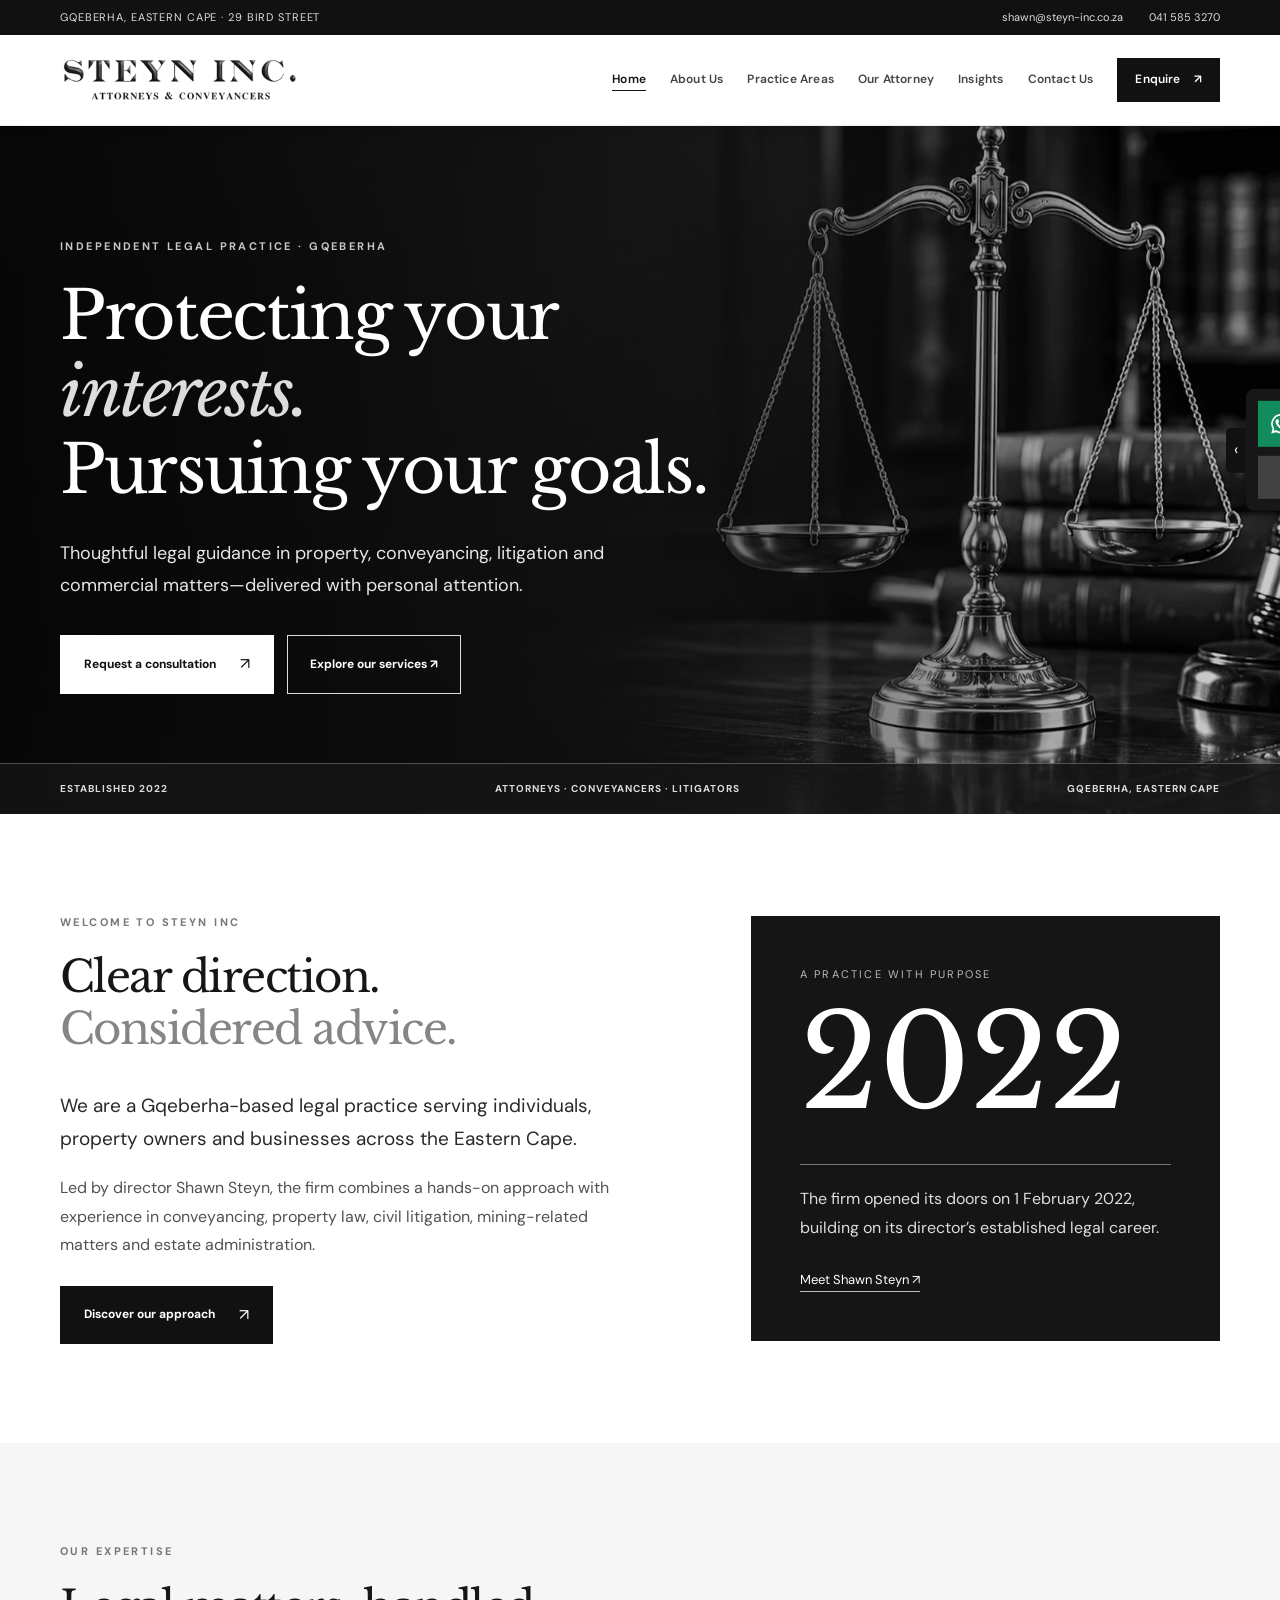
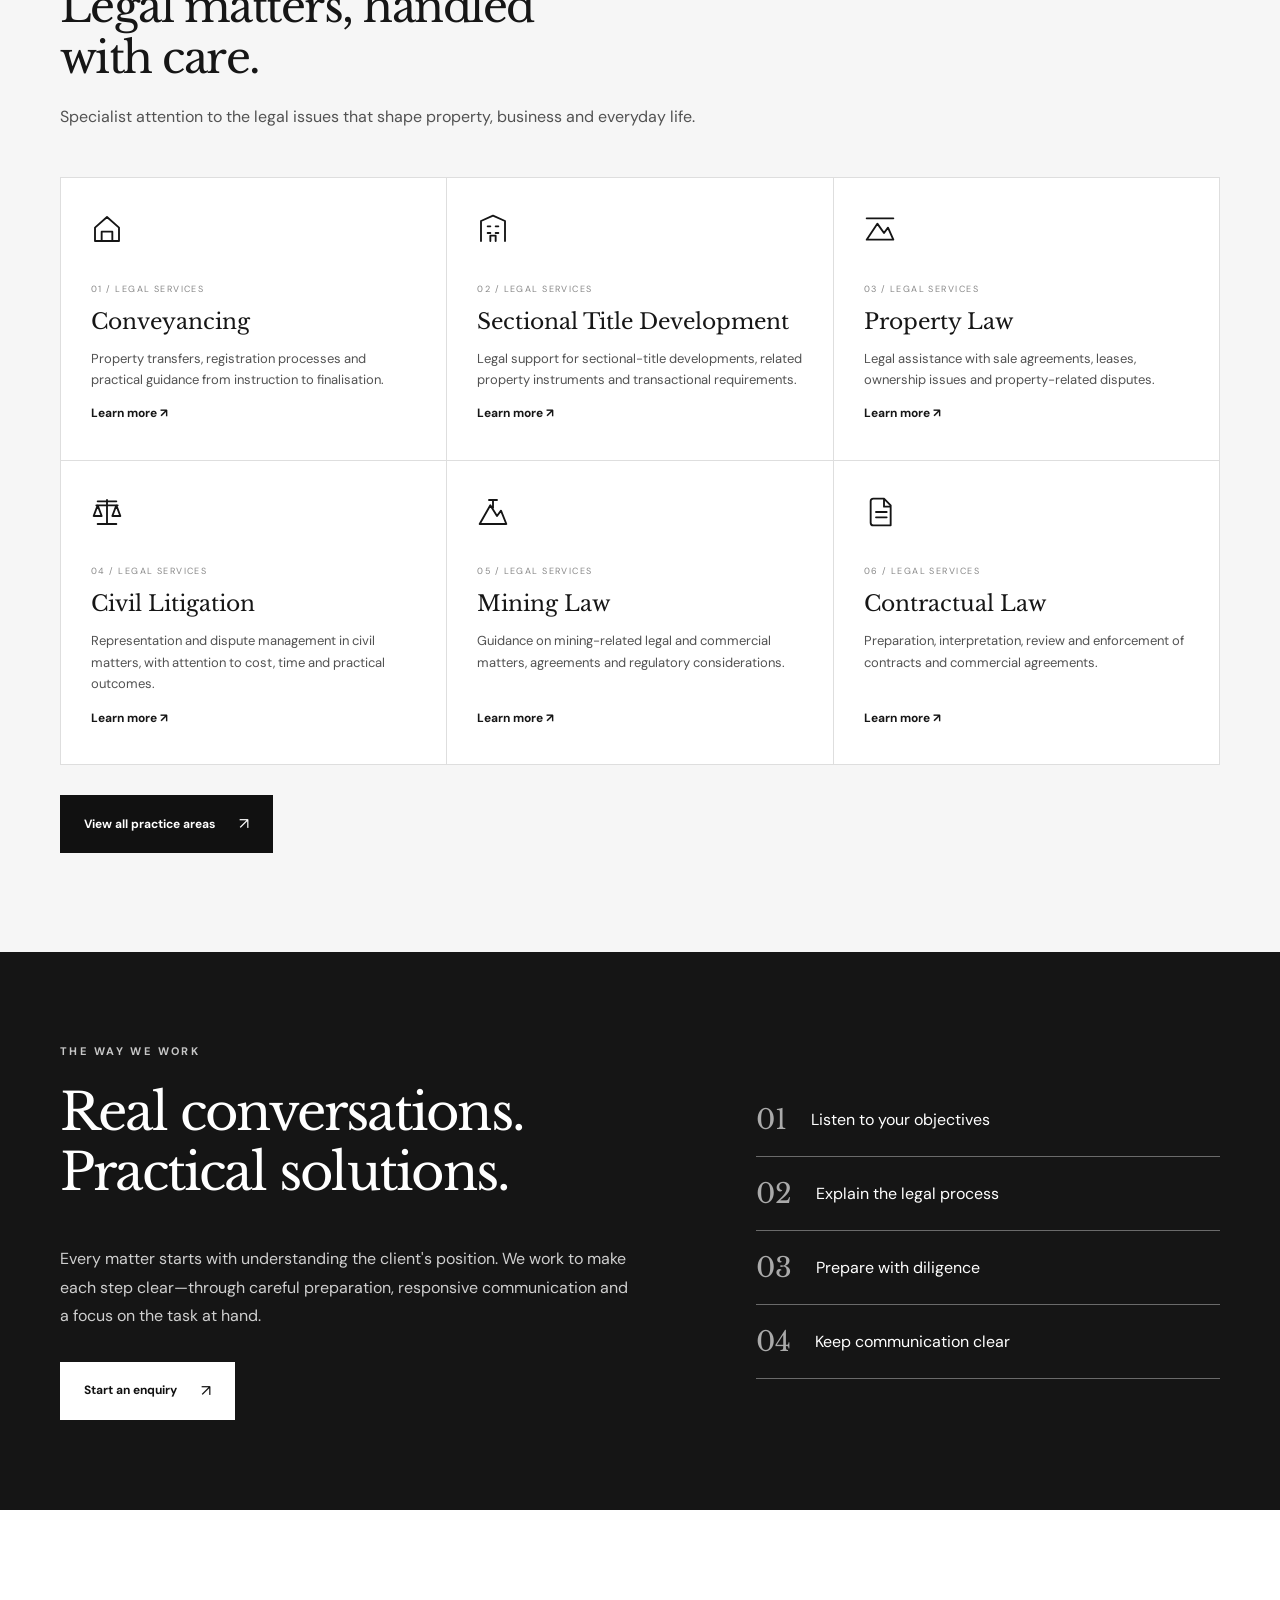
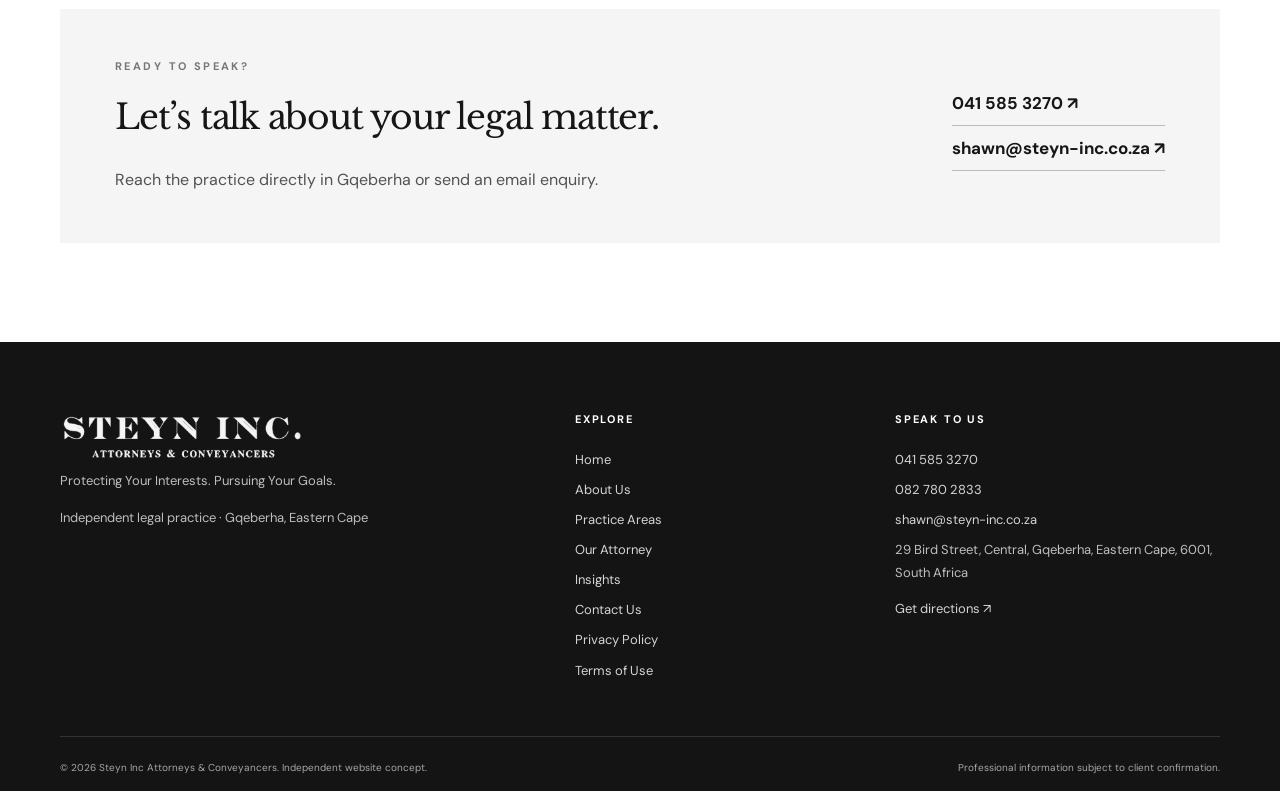
==== index.html @ 5c329a53 "Initial Steyn Inc Attorneys website" ====
<!doctype html><html lang="en-ZA"><head><meta charset="utf-8"><meta name="viewport" content="width=device-width,initial-scale=1"><meta name="theme-color" content="#111111"><meta name="description" content="Steyn Inc Attorneys and Conveyancers is an independent Gqeberha practice led by Shawn Steyn. Property law, conveyancing, contracts, litigation, estates and mining matters."><meta name="robots" content="noindex, follow, max-image-preview:large"><link rel="canonical" href="https://steyn-inc-attorneys.vercel.app/"><title>Property Law, Conveyancing &amp; Litigation in Gqeberha | Steyn Inc Attorneys &amp; Conveyancers</title>
<meta property="og:type" content="website"><meta property="og:site_name" content="Steyn Inc Attorneys &amp; Conveyancers"><meta property="og:title" content="Property Law, Conveyancing &amp; Litigation in Gqeberha | Steyn Inc"><meta property="og:description" content="Steyn Inc Attorneys and Conveyancers is an independent Gqeberha practice led by Shawn Steyn. Property law, conveyancing, contracts, litigation, estates and mining matters."><meta property="og:url" content="https://steyn-inc-attorneys.vercel.app/"><meta property="og:image" content="https://steyn-inc-attorneys.vercel.app/assets/steyn-whatsapp-preview.jpg"><meta property="og:image:secure_url" content="https://steyn-inc-attorneys.vercel.app/assets/steyn-whatsapp-preview.jpg"><meta property="og:image:type" content="image/jpeg"><meta property="og:image:width" content="1200"><meta property="og:image:height" content="630"><meta property="og:image:alt" content="Steyn Inc firm logo alongside director Shawn Steyn">
<meta name="twitter:card" content="summary_large_image"><meta name="twitter:title" content="Property Law, Conveyancing &amp; Litigation in Gqeberha | Steyn Inc"><meta name="twitter:description" content="Steyn Inc Attorneys and Conveyancers is an independent Gqeberha practice led by Shawn Steyn. Property law, conveyancing, contracts, litigation, estates and mining matters."><meta name="twitter:image" content="https://steyn-inc-attorneys.vercel.app/assets/steyn-whatsapp-preview.jpg"><meta name="twitter:image:alt" content="Steyn Inc logo and Shawn Steyn portrait"><link rel="icon" href="/assets/favicon.png" type="image/png"><link rel="stylesheet" href="/assets/site.css"><script type="application/ld+json">{"@context": "https://schema.org", "@type": "LegalService", "name": "Steyn Inc Attorneys & Conveyancers", "url": "https://steyn-inc-attorneys.vercel.app/", "telephone": "+27 41 585 3270", "email": "shawn@steyn-inc.co.za", "address": {"@type": "PostalAddress", "streetAddress": "29 Bird Street, Central", "addressLocality": "Gqeberha", "postalCode": "6001", "addressRegion": "Eastern Cape", "addressCountry": "ZA"}, "image": "https://steyn-inc-attorneys.vercel.app/assets/steyn-whatsapp-preview.jpg", "areaServed": "Eastern Cape, South Africa", "founder": {"@type": "Person", "name": "Shawn Steyn"}}</script></head>
<body><div class="topbar"><div class="shell top-inner"><span>GQEBERHA, EASTERN CAPE · 29 BIRD STREET</span><div class="top-links"><a href="mailto:shawn@steyn-inc.co.za">shawn@steyn-inc.co.za</a><a href="tel:+27415853270">041 585 3270</a></div></div></div>
<header class="header"><div class="shell nav-inner"><a class="wordmark" href="/" aria-label="Steyn Inc homepage"><img src="/assets/logo-header-transparent.png" alt="Steyn Inc Attorneys &amp; Conveyancers logo" width="360" height="80"></a><button class="nav-toggle" type="button" aria-label="Open navigation" aria-expanded="false" aria-controls="main-nav"><span></span><span></span><span></span></button><nav id="main-nav" class="main-nav" aria-label="Main navigation"><a href="/" class="active" aria-current="page">Home</a><a href="/about/">About Us</a><a href="/practice-areas/">Practice Areas</a><a href="/our-attorney/">Our Attorney</a><a href="/insights/">Insights</a><a href="/contact/">Contact Us</a><a class="nav-cta" href="/contact/">Enquire <span>↗</span></a></nav></div></header><main id="main"><section class="hero"><div class="hero-image"></div><div class="hero-overlay"></div><div class="shell hero-inner"><div class="eyebrow">INDEPENDENT LEGAL PRACTICE · GQEBERHA</div><h1>Protecting your<br><em>interests.</em><br>Pursuing your goals.</h1><p>Thoughtful legal guidance in property, conveyancing, litigation and commercial matters—delivered with personal attention.</p><div class="hero-buttons"><a class="button button-light" href="/contact/">Request a consultation<span aria-hidden="true">↗</span></a><a class="button-outline" href="/practice-areas/">Explore our services ↗</a></div></div><div class="hero-base"><div class="shell"><span>ESTABLISHED 2022</span><span>ATTORNEYS · CONVEYANCERS · LITIGATORS</span><span>GQEBERHA, EASTERN CAPE</span></div></div></section>
<section class="intro section"><div class="shell two-col"><div><div class="eyebrow">WELCOME TO STEYN INC</div><h2>Clear direction.<br><span class="muted">Considered advice.</span></h2><p class="large">We are a Gqeberha-based legal practice serving individuals, property owners and businesses across the Eastern Cape.</p><p>Led by director Shawn Steyn, the firm combines a hands-on approach with experience in conveyancing, property law, civil litigation, mining-related matters and estate administration.</p><a class="button button-dark" href="/about/">Discover our approach<span aria-hidden="true">↗</span></a></div><aside class="intro-stat"><span class="small-label">A PRACTICE WITH PURPOSE</span><strong>2022</strong><div class="stat-rule"></div><p>The firm opened its doors on 1 February 2022, building on its director’s established legal career.</p><a href="/our-attorney/">Meet Shawn Steyn ↗</a></aside></div></section>
<section class="services-overview section grey"><div class="shell"><div class="section-head"><div class="eyebrow">OUR EXPERTISE</div><h2>Legal matters, handled<br>with care.</h2><p>Specialist attention to the legal issues that shape property, business and everyday life.</p></div><div class="service-grid"><a class="service-card" href="/practice-areas/#area-1"><span class="service-icon"><svg viewBox="0 0 24 24" width="32" height="32" fill="none" stroke="currentColor" stroke-width="1.4" stroke-linecap="round" stroke-linejoin="round" aria-hidden="true"><path d="m3 11 9-8 9 8v10H3V11Zm5 10v-7h8v7"/></svg></span><span class="service-index">01 / LEGAL SERVICES</span><h3>Conveyancing</h3><p>Property transfers, registration processes and practical guidance from instruction to finalisation.</p><span class="service-arrow">Learn more ↗</span></a><a class="service-card" href="/practice-areas/#area-2"><span class="service-icon"><svg viewBox="0 0 24 24" width="32" height="32" fill="none" stroke="currentColor" stroke-width="1.4" stroke-linecap="round" stroke-linejoin="round" aria-hidden="true"><path d="M3 21V6l9-4 9 4v15M8 10h2M14 10h2M8 15h2M14 15h2M10 21v-4h4v4"/></svg></span><span class="service-index">02 / LEGAL SERVICES</span><h3>Sectional Title Development</h3><p>Legal support for sectional-title developments, related property instruments and transactional requirements.</p><span class="service-arrow">Learn more ↗</span></a><a class="service-card" href="/practice-areas/#area-3"><span class="service-icon"><svg viewBox="0 0 24 24" width="32" height="32" fill="none" stroke="currentColor" stroke-width="1.4" stroke-linecap="round" stroke-linejoin="round" aria-hidden="true"><path d="m2 20 8-12 5 7 3-4 4 9H2ZM2 4h20"/></svg></span><span class="service-index">03 / LEGAL SERVICES</span><h3>Property Law</h3><p>Legal assistance with sale agreements, leases, ownership issues and property-related disputes.</p><span class="service-arrow">Learn more ↗</span></a><a class="service-card" href="/practice-areas/#area-4"><span class="service-icon"><svg viewBox="0 0 24 24" width="32" height="32" fill="none" stroke="currentColor" stroke-width="1.4" stroke-linecap="round" stroke-linejoin="round" aria-hidden="true"><path d="M12 3v18M5 21h14M4 7h16M5 7 2 15h6L5 7zm14 0-3 8h6l-3-8zM5 4h14"/></svg></span><span class="service-index">04 / LEGAL SERVICES</span><h3>Civil Litigation</h3><p>Representation and dispute management in civil matters, with attention to cost, time and practical outcomes.</p><span class="service-arrow">Learn more ↗</span></a><a class="service-card" href="/practice-areas/#area-5"><span class="service-icon"><svg viewBox="0 0 24 24" width="32" height="32" fill="none" stroke="currentColor" stroke-width="1.4" stroke-linecap="round" stroke-linejoin="round" aria-hidden="true"><path d="m2 21 8-14 5 8 3-4 4 10H2ZM9 3h6M12 3v6"/></svg></span><span class="service-index">05 / LEGAL SERVICES</span><h3>Mining Law</h3><p>Guidance on mining-related legal and commercial matters, agreements and regulatory considerations.</p><span class="service-arrow">Learn more ↗</span></a><a class="service-card" href="/practice-areas/#area-6"><span class="service-icon"><svg viewBox="0 0 24 24" width="32" height="32" fill="none" stroke="currentColor" stroke-width="1.4" stroke-linecap="round" stroke-linejoin="round" aria-hidden="true"><path d="M7 2h8l5 5v15H7a2 2 0 0 1-2-2V4a2 2 0 0 1 2-2Zm8 0v6h5M9 12h8M9 16h8"/></svg></span><span class="service-index">06 / LEGAL SERVICES</span><h3>Contractual Law</h3><p>Preparation, interpretation, review and enforcement of contracts and commercial agreements.</p><span class="service-arrow">Learn more ↗</span></a></div><div class="section-foot"><a class="button button-dark" href="/practice-areas/">View all practice areas<span aria-hidden="true">↗</span></a></div></div></section>
<section class="dark-feature"><div class="shell feature-grid"><div><div class="eyebrow">THE WAY WE WORK</div><h2>Real conversations.<br>Practical solutions.</h2><p>Every matter starts with understanding the client's position. We work to make each step clear—through careful preparation, responsive communication and a focus on the task at hand.</p><a class="button button-light" href="/contact/">Start an enquiry<span aria-hidden="true">↗</span></a></div><div class="feature-list"><div><b>01</b><span>Listen to your objectives</span></div><div><b>02</b><span>Explain the legal process</span></div><div><b>03</b><span>Prepare with diligence</span></div><div><b>04</b><span>Keep communication clear</span></div></div></div></section>
<section class="section"><div class="shell contact-banner"><div><div class="eyebrow">READY TO SPEAK?</div><h2>Let’s talk about your legal matter.</h2><p>Reach the practice directly in Gqeberha or send an email enquiry.</p></div><div><a class="banner-contact" href="tel:+27415853270">041 585 3270 ↗</a><a class="banner-contact" href="mailto:shawn@steyn-inc.co.za">shawn@steyn-inc.co.za ↗</a></div></div></section></main><footer class="footer"><div class="shell footer-grid"><div><a href="/"><img class="footer-logo" src="/assets/logo-footer-transparent.png" alt="Steyn Inc Attorneys and Conveyancers"></a><p>Protecting Your Interests. Pursuing Your Goals.</p><p class="footer-fine">Independent legal practice · Gqeberha, Eastern Cape</p></div><div><h3>Explore</h3><a href="/">Home</a><a href="/about/">About Us</a><a href="/practice-areas/">Practice Areas</a><a href="/our-attorney/">Our Attorney</a><a href="/insights/">Insights</a><a href="/contact/">Contact Us</a><a href="/privacy/">Privacy Policy</a><a href="/terms/">Terms of Use</a></div><div><h3>Speak to us</h3><a href="tel:+27415853270">041 585 3270</a><a href="tel:+27827802833">082 780 2833</a><a href="mailto:shawn@steyn-inc.co.za">shawn@steyn-inc.co.za</a><p>29 Bird Street, Central, Gqeberha, Eastern Cape, 6001, South Africa</p><a class="footer-directions" href="https://www.google.com/maps/search/?api=1&query=29%20Bird%20Street%20Gqeberha" target="_blank" rel="noopener noreferrer">Get directions ↗</a></div></div><div class="shell foot-bottom"><span>© 2026 Steyn Inc Attorneys &amp; Conveyancers. Independent website concept.</span><span>Professional information subject to client confirmation.</span></div></footer>
<div class="float-contact" id="float-contact"><button type="button" class="float-chevron" aria-label="Toggle contact options" aria-expanded="false">‹</button><div class="float-actions"><a href="https://wa.me/27827802833" target="_blank" rel="noopener noreferrer" aria-label="Chat on WhatsApp"><svg viewBox="0 0 32 32" width="24" height="24" fill="white" aria-hidden="true"><path d="M16 3a13 13 0 0 0-11.3 19.5L3 29l6.8-1.8A13 13 0 1 0 16 3zm0 2.4a10.6 10.6 0 0 1 9.2 15.9A10.6 10.6 0 0 1 10 24.7l-.7-.4-3.1.8.8-3.1-.4-.7A10.6 10.6 0 0 1 16 5.4zm-4.9 4.2c-.3 0-.7.1-1.1.6-.5.5-1.3 1.3-1.3 3.2s1.3 3.8 1.5 4c.2.2 2.6 4.2 6.4 5.8 3.1 1.3 3.8 1 4.5.9.7-.1 2.2-.9 2.5-1.7.3-.8.3-1.6.2-1.7-.1-.1-.7-.4-1.5-.8l-1.7-.8c-.2-.1-.4-.1-.6.2l-1.1 1.3c-.2.2-.4.3-.8.1-.5-.2-1.9-.7-3.5-2.2-1.3-1.2-2.2-2.7-2.4-3.1-.2-.4 0-.6.2-.8l.6-.7.4-.7c.1-.2 0-.5-.1-.7l-.8-1.9c-.2-.5-.4-.6-.8-.6h-.6z"/></svg><span>WhatsApp</span></a><a href="tel:+27827802833" aria-label="Call the practice">☎ <span>Call</span></a></div></div><script src="/assets/site.js" defer></script></body></html>
---- assets/site.css ----
@import url('https://fonts.googleapis.com/css2?family=DM+Sans:wght@400;500;600;700&family=Libre+Baskerville:ital,wght@0,400;0,700;1,400&display=swap');
:root{--ink:#161616;--black:#111;--paper:#fff;--mid:#6a6a6a;--line:#e6e6e6;--soft:#f6f6f6;--slate:#333;--heading:'Libre Baskerville',Georgia,'Times New Roman',serif;--body:'DM Sans',Arial,sans-serif}
*,*::before,*::after{box-sizing:border-box}html{scroll-behavior:smooth}body{margin:0;background:#fff;color:var(--ink);font:400 16px/1.78 var(--body);overflow-x:hidden}a{color:inherit;text-decoration:none}button,input,select,textarea{font:inherit}a:focus-visible,button:focus-visible,input:focus-visible,select:focus-visible,textarea:focus-visible{outline:3px solid #888;outline-offset:3px}img{max-width:100%;display:block}h1,h2,h3,p{margin-top:0}h1,h2,h3{line-height:1.18}h1,h2{font-family:var(--heading);font-weight:400;letter-spacing:-.035em}h2{font-size:clamp(2rem,3.4vw,3.8rem)}h3{font-size:1.2rem;font-weight:600}p{color:#525252}.shell{width:min(1160px,calc(100% - 64px));margin-inline:auto}.topbar{background:#111;color:#ddd;font-size:11px;letter-spacing:.08em}.top-inner{display:flex;justify-content:space-between;align-items:center;min-height:35px;gap:20px}.top-links{display:flex;gap:26px;letter-spacing:0}.top-links a:hover{color:#fff}.header{position:sticky;top:0;z-index:200;background:#fff;border-bottom:1px solid #eee;box-shadow:0 3px 15px #00000008}.nav-inner{display:flex;align-items:center;justify-content:space-between;min-height:90px;gap:26px}.wordmark{display:flex;align-items:center;min-width:0}.wordmark img{object-fit:contain;width:240px;height:auto;max-height:69px}.main-nav{display:flex;align-items:center;gap:24px}.main-nav>a{font-size:12px;font-weight:600;letter-spacing:.015em;white-space:nowrap;color:#444;transition:color .2s}.main-nav>a:hover,.main-nav>a.active{color:#111}.main-nav>a.active::after{content:'';display:block;height:1px;background:#111}.main-nav .nav-cta{background:#111;color:#fff;padding:11px 18px}.nav-cta span{margin-left:10px}.nav-toggle{display:none;background:none;border:1px solid #ddd;cursor:pointer;width:46px;height:44px;align-items:center;justify-content:center;flex-direction:column;gap:5px;flex:none}.nav-toggle span{width:21px;height:2px;background:#111}.hero{position:relative;color:#fff;isolation:isolate;min-height:620px;background:#111}.hero-image{position:absolute;inset:0;z-index:-2;background:#111 url('/assets/legal-hero-steyn.webp') center / cover no-repeat}.hero-overlay{position:absolute;inset:0;z-index:-1;background:linear-gradient(90deg,rgba(6,6,6,.92) 0%,rgba(10,10,10,.76) 40%,rgba(8,8,8,.22) 95%)}.hero-inner{padding:111px 0 120px}.hero h1{font-size:clamp(3.15rem,5.2vw,6.2rem);max-width:800px;line-height:1.16;margin:20px 0 29px}.hero h1 em{font-weight:400;color:#ddd}.hero p{color:#e7e7e7;max-width:620px;font-size:18px}.eyebrow{font-size:11px;letter-spacing:.22em;font-weight:700;text-transform:uppercase;color:#777;margin-bottom:20px}.hero .eyebrow,.dark-feature .eyebrow{color:#c6c6c6}.hero-buttons{display:flex;flex-wrap:wrap;gap:13px;margin-top:34px}.button{display:inline-flex;align-items:center;justify-content:space-between;gap:24px;padding:14px 23px;font-size:12px;font-weight:700;min-height:51px;border:1px solid #111;cursor:pointer}.button span{font-size:16px;font-weight:400}.button-dark{background:#111;color:#fff}.button-dark:hover{background:#333}.button-light{background:#fff;color:#111;border-color:#fff}.button-light:hover{background:#ececec}.button-outline{padding:11px 22px;border:1px solid #ddd;color:white;font-size:12px;font-weight:700;display:inline-flex;align-items:center;justify-content:center}.hero-base{position:absolute;bottom:0;left:0;right:0;background:#161616cc;border-top:1px solid #ffffff42}.hero-base .shell{display:flex;justify-content:space-between;gap:12px;padding-top:16px;padding-bottom:16px;font-size:10px;font-weight:700;letter-spacing:.1em;color:#ddd}.section{padding:99px 0}.grey{background:var(--soft)}.two-col{display:grid;grid-template-columns:1.2fr 1fr;gap:11%;align-items:center}.intro h2{margin-bottom:34px}.muted{color:#858585}.large{font-size:19px;line-height:1.75;color:#292929}.intro p:not(.large){margin-bottom:26px}.intro-stat{background:#151515;color:white;padding:49px;min-height:360px;display:flex;flex-direction:column;justify-content:center}.intro-stat strong{font:400 clamp(5rem,10vw,9rem) var(--heading);line-height:1.25}.intro-stat p{color:#ddd}.intro-stat a{font-size:13px;color:#fff;border-bottom:1px solid #bbb;align-self:flex-start}.small-label{color:#bbb;font-size:11px;letter-spacing:.2em}.stat-rule{height:1px;background:#777;width:100%;margin:20px 0}.section-head{max-width:730px;margin-bottom:46px}.section-head h2{margin-bottom:18px}.service-grid{display:grid;grid-template-columns:repeat(3,1fr);gap:1px;background:#dedede;border:1px solid #dedede}.service-card{display:flex;flex-direction:column;align-items:flex-start;padding:35px 30px;background:#fff;min-height:280px;transition:background .15s}.service-card:hover{background:#f3f3f3}.service-icon{color:#151515;margin-bottom:26px}.service-index{font-size:9px;letter-spacing:.16em;color:#888;margin-bottom:11px}.service-card h3{font:400 1.36rem var(--heading);margin-bottom:13px}.service-card p{font-size:13px;line-height:1.65}.service-arrow{margin-top:auto;font-size:12px;font-weight:700}.section-foot{margin-top:30px}.dark-feature{background:#151515;color:white;padding:90px 0}.dark-feature p{color:#cfcfcf}.feature-grid{display:grid;grid-template-columns:1fr .8fr;gap:10%;align-items:center}.feature-grid h2{font-size:clamp(2.4rem,4vw,4.3rem)}.feature-grid .button{margin-top:15px}.feature-list>div{display:flex;gap:24px;align-items:center;padding:20px 0;border-bottom:1px solid #6a6a6a}.feature-list b{font:400 1.7rem var(--heading);color:#aaa}.contact-banner{background:#f5f5f5;padding:48px 55px;display:flex;align-items:center;justify-content:space-between;gap:30px}.contact-banner h2{font-size:clamp(1.6rem,2.7vw,3rem);max-width:620px}.contact-banner p{margin-bottom:0}.banner-contact{display:block;font-size:17px;font-weight:700;white-space:nowrap;border-bottom:1px solid #bbb;padding:7px 0}.footer{background:#141414;color:#f1f1f1;padding:64px 0 15px}.footer-grid{display:grid;grid-template-columns:1.3fr .7fr 1fr;gap:8%}.footer-logo{width:245px;max-height:110px;object-fit:contain;object-position:left}.footer h3{color:#fff;text-transform:uppercase;font:700 11px var(--body);letter-spacing:.16em;margin:6px 0 22px}.footer p{color:#bebebe;font-size:13px}.footer-fine{font-size:11px;color:#999}.footer-grid a:not(.footer-logo){display:block;color:#d4d4d4;font-size:13px;margin:7px 0}.footer-grid a:hover{color:#fff}.foot-bottom{padding-top:22px;margin-top:47px;border-top:1px solid #333;display:flex;justify-content:space-between;gap:18px;color:#a6a6a6;font-size:10px}.float-contact{position:fixed;right:0;top:50%;z-index:1000;display:flex;align-items:center;transform:translateY(-50%) translateX(calc(100% - 54px));transition:transform .25s}.float-contact.open{transform:translateY(-50%) translateX(0)}.float-chevron{background:#111;border:0;color:white;border-radius:5px 0 0 5px;width:20px;height:45px;cursor:pointer}.float-actions{background:#171717;padding:12px;display:flex;flex-direction:column;gap:9px;border-radius:8px 0 0 8px}.float-actions a{display:flex;align-items:center;gap:8px;justify-content:center;min-width:100px;background:#128c5c;color:white;padding:11px;font-weight:700;font-size:12px}.float-actions a+a{background:#424242}.float-actions svg{flex:none}.page-hero{background:#181818;color:white;padding:85px 0 90px}.page-hero .eyebrow{color:#ccc}.page-hero h1{font-size:clamp(2.9rem,4.6vw,5rem);max-width:810px}.page-hero p{max-width:730px;color:#d5d5d5;font-size:18px}.type-panel{background:#151515;min-height:480px;display:flex;flex-direction:column;justify-content:center;padding:50px;color:white}.type-panel span{font:400 clamp(5rem,9vw,8rem)/1.1 var(--heading)}.type-line{height:2px;background:#fff;margin:32px 0 26px}.type-panel p{font-size:12px;letter-spacing:.18em;color:#bbb}.values-grid{display:grid;grid-template-columns:repeat(3,1fr);gap:23px}.values-grid article{padding:29px;border-top:3px solid #171717;background:white;min-height:220px}.values-grid b{color:#999;font:400 1.8rem var(--heading)}.values-grid h3{font:400 1.45rem var(--heading);margin:14px 0}.values-grid p{font-size:14px}.practice-list{border-top:1px solid #ddd}.practice-row{display:grid;grid-template-columns:54px 60px 1fr auto;gap:18px;padding:30px 16px;border-bottom:1px solid #ddd;align-items:start;scroll-margin-top:160px}.practice-row h2{font-size:1.6rem;margin:0 0 12px}.practice-row p{max-width:670px;font-size:14px;margin:0}.pr-num{font:400 1.3rem var(--heading);color:#aaa}.pr-icon{color:#444}.pr-link{white-space:nowrap;font-weight:700;font-size:12px;border-bottom:1px solid #aaa;padding-top:8px}.notice{margin-top:40px;border-left:3px solid #aaa;padding:12px 24px;color:#777;background:#f6f6f6;font-size:13px}.attorney-layout{display:grid;grid-template-columns:.75fr 1.25fr;gap:10%;align-items:start}.attorney-portrait{background:#f3f3f3;padding:48px 25px;text-align:center}.attorney-portrait img{width:100%;max-width:340px;height:auto;margin:0 auto}.attorney-portrait p{font-size:11px;letter-spacing:.16em;margin-top:32px}.credentials{margin:29px 0}.credentials>div{display:flex;justify-content:space-between;gap:15px;border-bottom:1px solid #ddd;padding:14px 0}.credentials span{font-size:12px;color:#666}.credentials b{font-size:13px;text-align:right}.fine{color:#888;font-size:12px;line-height:1.75}.insight-grid{display:grid;grid-template-columns:repeat(2,1fr);gap:22px;margin-bottom:40px}.insight-card{background:#f6f6f6;padding:39px}.insight-card span{font-size:10px;font-weight:700;letter-spacing:.14em;color:#777}.insight-card h2{font-size:1.7rem;margin-top:20px}.insight-card p{font-size:14px}.insight-card a{font-size:12px;font-weight:700;border-bottom:1px solid #888}.contact-grid{display:grid;grid-template-columns:.86fr 1.14fr;gap:8%}.contact-info{margin:32px 0}.contact-info>div{border-bottom:1px solid #ddd;padding:17px 0}.contact-info span{display:block;letter-spacing:.15em;font-size:11px;color:#777;font-weight:700}.contact-info p{margin:7px 0 0;color:#111;font-size:17px}.inline-link{font-size:13px;font-weight:700;border-bottom:1px solid #888}.map{height:285px;margin-top:27px;background:#eee}.map iframe{width:100%;height:100%;border:0}.form-card{background:#f6f6f6;padding:37px}.form-card h2{font-size:2.25rem}.form-card p{font-size:14px}.form-card label{display:block;font-size:12px;font-weight:700;margin:15px 0}.form-card input:not([type=checkbox]),.form-card select,.form-card textarea{display:block;width:100%;background:white;border:1px solid #cfcfcf;border-radius:0;padding:12px;margin-top:7px;font-size:14px;color:#111;min-width:0}.form-row{display:grid;grid-template-columns:1fr 1fr;gap:15px}.consent{display:flex!important;align-items:flex-start;gap:9px;font-weight:400!important;color:#5d5d5d}.consent input{margin-top:5px}.form-error{color:#ae1111;font-size:13px;min-height:15px}.form-card .button{margin:17px 0 8px}.reading{max-width:790px}.reading h2{font-size:1.6rem;margin-top:32px}.reading p{font-size:15px}.reading a{text-decoration:underline}
@media(max-width:1080px){.main-nav{gap:13px}.main-nav>a{font-size:11px}.wordmark img{width:207px}.nav-inner{gap:13px}}
@media(max-width:820px){.shell{width:min(100% - 42px,1160px)}.nav-toggle{display:flex}.nav-inner{min-height:80px}.main-nav{display:none;position:absolute;top:100%;left:0;right:0;background:white;border-top:1px solid #eee;box-shadow:0 14px 24px #0002;padding:18px 21px;flex-direction:column;align-items:stretch;gap:0}.main-nav.is-open{display:flex}.main-nav>a{font-size:14px;padding:11px 8px}.main-nav .nav-cta{margin-top:12px;text-align:center}.top-inner>span{font-size:10px}.top-links{gap:10px}.hero{min-height:625px}.hero-inner{padding:80px 0 125px}.hero-base .shell{flex-wrap:wrap}.two-col,.feature-grid,.contact-grid,.attorney-layout{grid-template-columns:1fr;gap:38px}.intro-stat{min-height:270px}.service-grid{grid-template-columns:repeat(2,1fr)}.footer-grid{grid-template-columns:1fr 1fr;gap:40px}.footer-grid>div:first-child{grid-column:1/-1}.contact-banner{padding:34px;align-items:flex-start}.values-grid{gap:14px}.practice-row{grid-template-columns:38px 42px 1fr}.pr-link{grid-column:3;text-align:left}}
@media(max-width:540px){.shell{width:calc(100% - 36px)}.top-inner>span{display:none}.top-inner{justify-content:center;min-height:32px}.top-links{font-size:10px;gap:18px}.wordmark img{width:210px}.header .nav-inner{min-height:72px}.hero{min-height:630px}.hero-image{background-position:64% center}.hero-overlay{background:linear-gradient(90deg,#080808d9,#080808a5)}.hero-inner{padding:79px 0 146px}.hero h1{font-size:clamp(2.95rem,10vw,4rem);line-height:1.18}.hero p{font-size:15px}.hero-base .shell{justify-content:flex-start;gap:7px 19px;font-size:9px}.hero-base .shell span:nth-child(2){display:none}.section{padding:63px 0}.intro-stat{padding:31px;min-height:260px}.service-grid,.values-grid,.insight-grid,.footer-grid{grid-template-columns:1fr}.service-card{min-height:230px}.section-head{margin-bottom:29px}.dark-feature{padding:63px 0}.contact-banner{display:block;padding:30px}.banner-contact{font-size:14px;white-space:normal;overflow-wrap:anywhere}.page-hero{padding:59px 0}.page-hero h1{font-size:2.7rem}.page-hero p{font-size:15px}.footer-grid>div:first-child{grid-column:auto}.foot-bottom{flex-direction:column}.type-panel{min-height:350px}.type-panel span{font-size:5rem}.practice-row{grid-template-columns:30px 1fr;gap:10px}.pr-icon{display:none}.pr-num{font-size:1rem}.pr-link{grid-column:2}.attorney-portrait{padding:30px 20px}.form-row{grid-template-columns:1fr;gap:0}.form-card{padding:27px 20px}.float-contact{top:auto;bottom:20px;transform:translateX(calc(100% - 52px));}.float-contact.open{transform:translateX(0)}.float-actions{padding:7px}.float-actions a{min-width:100px}}
@media(prefers-reduced-motion:reduce){html{scroll-behavior:auto}*{transition:none!important}}
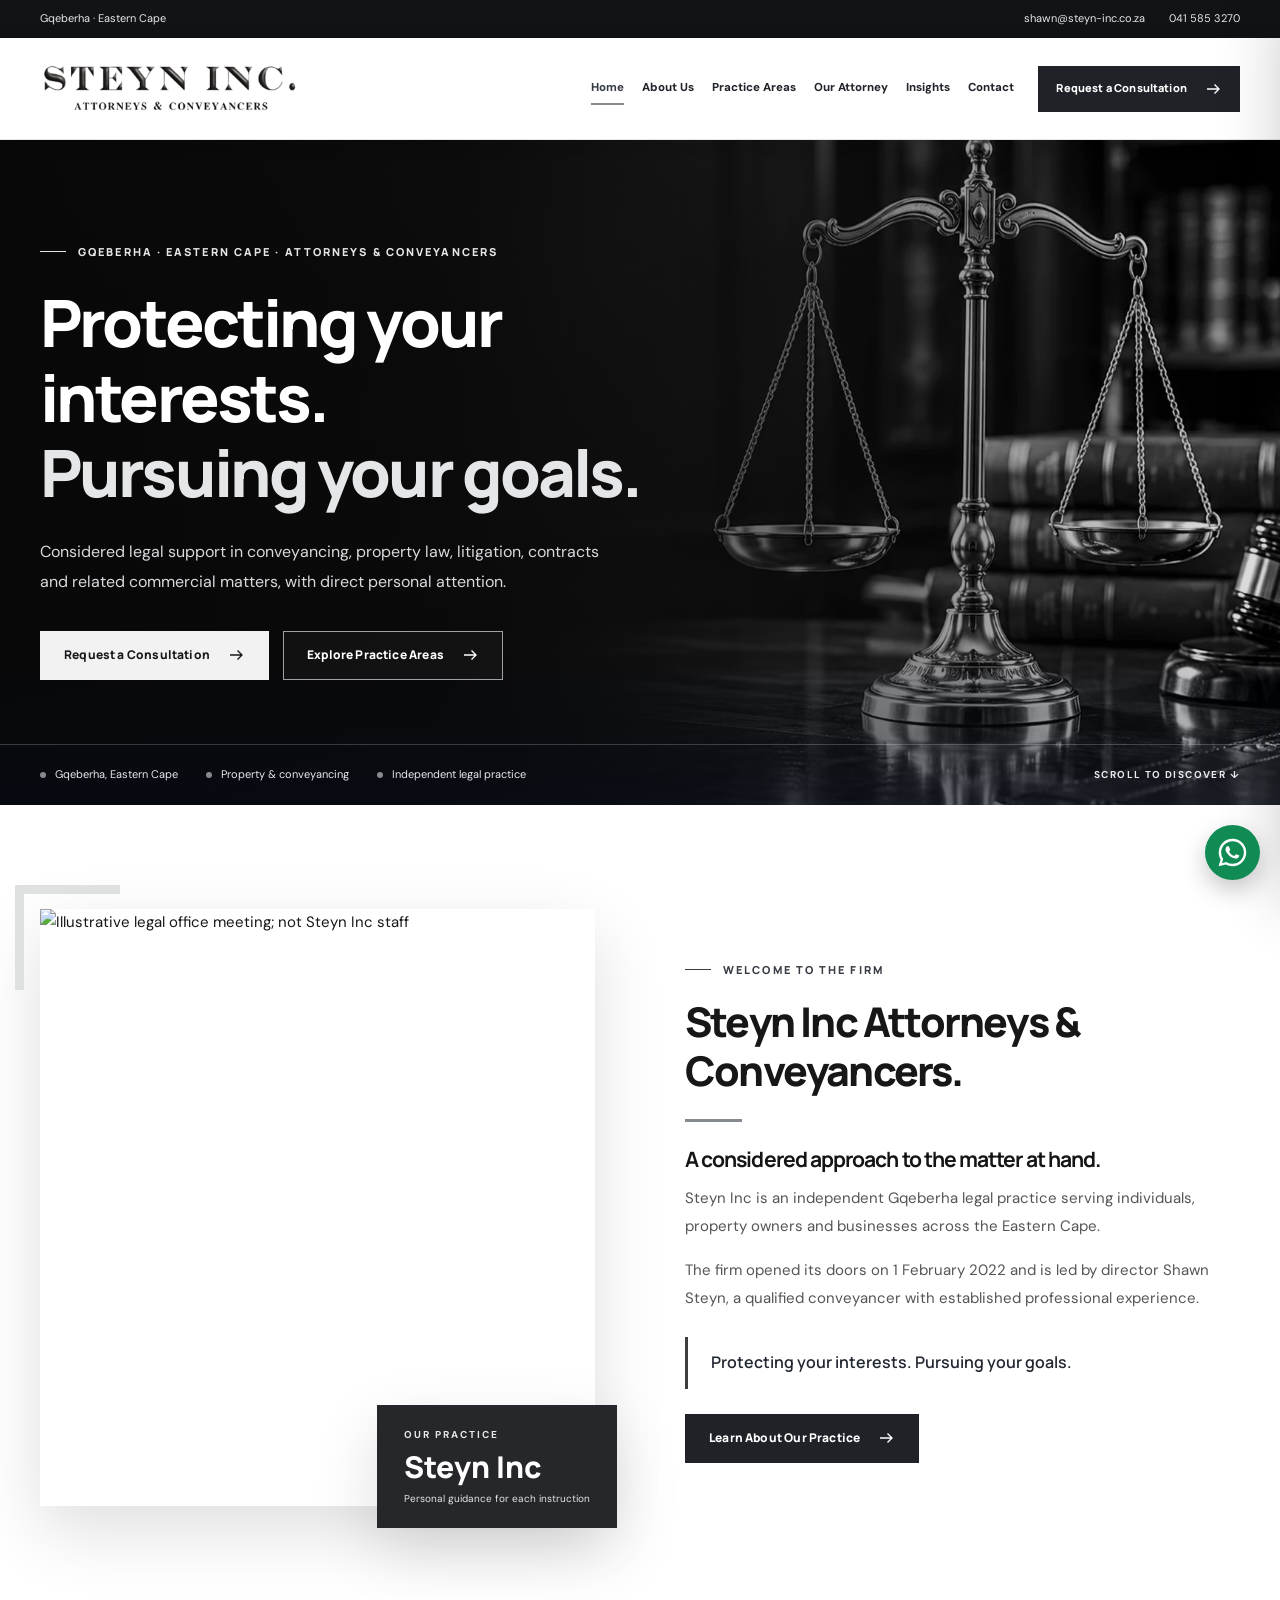
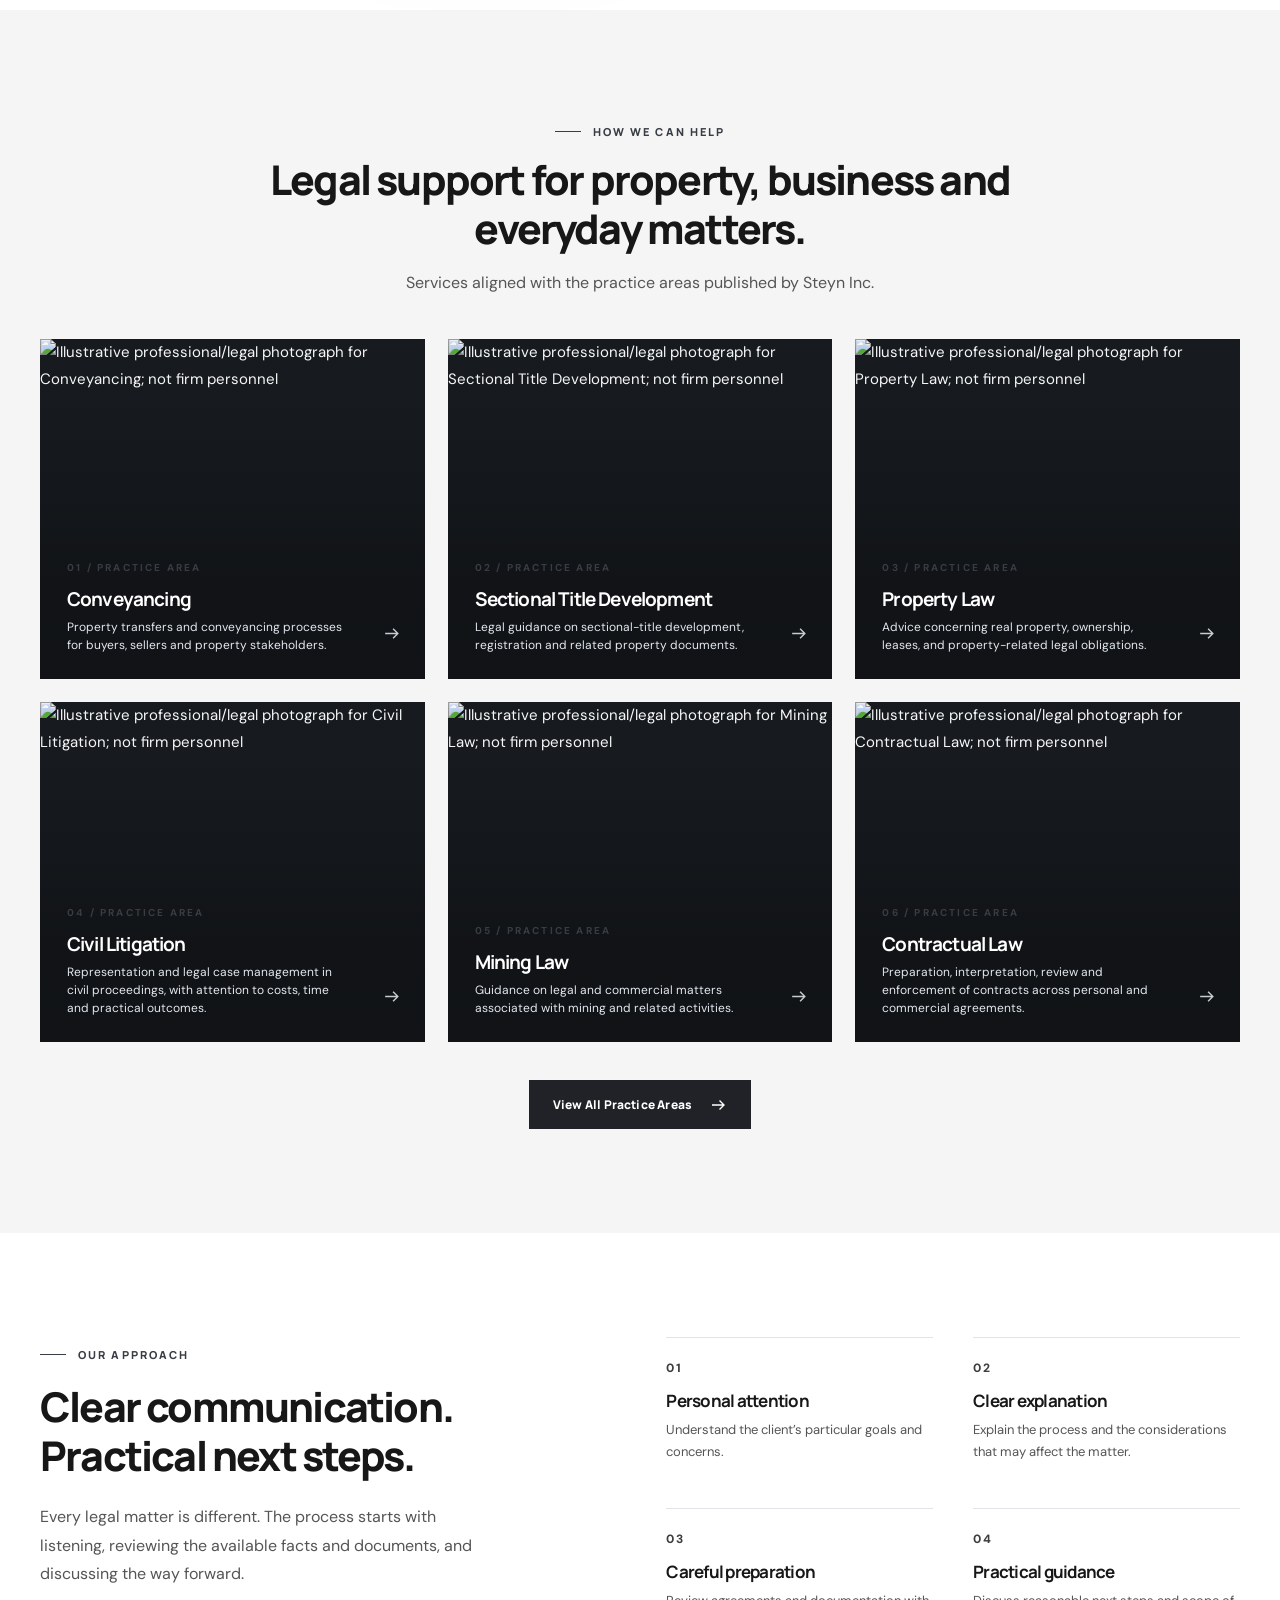
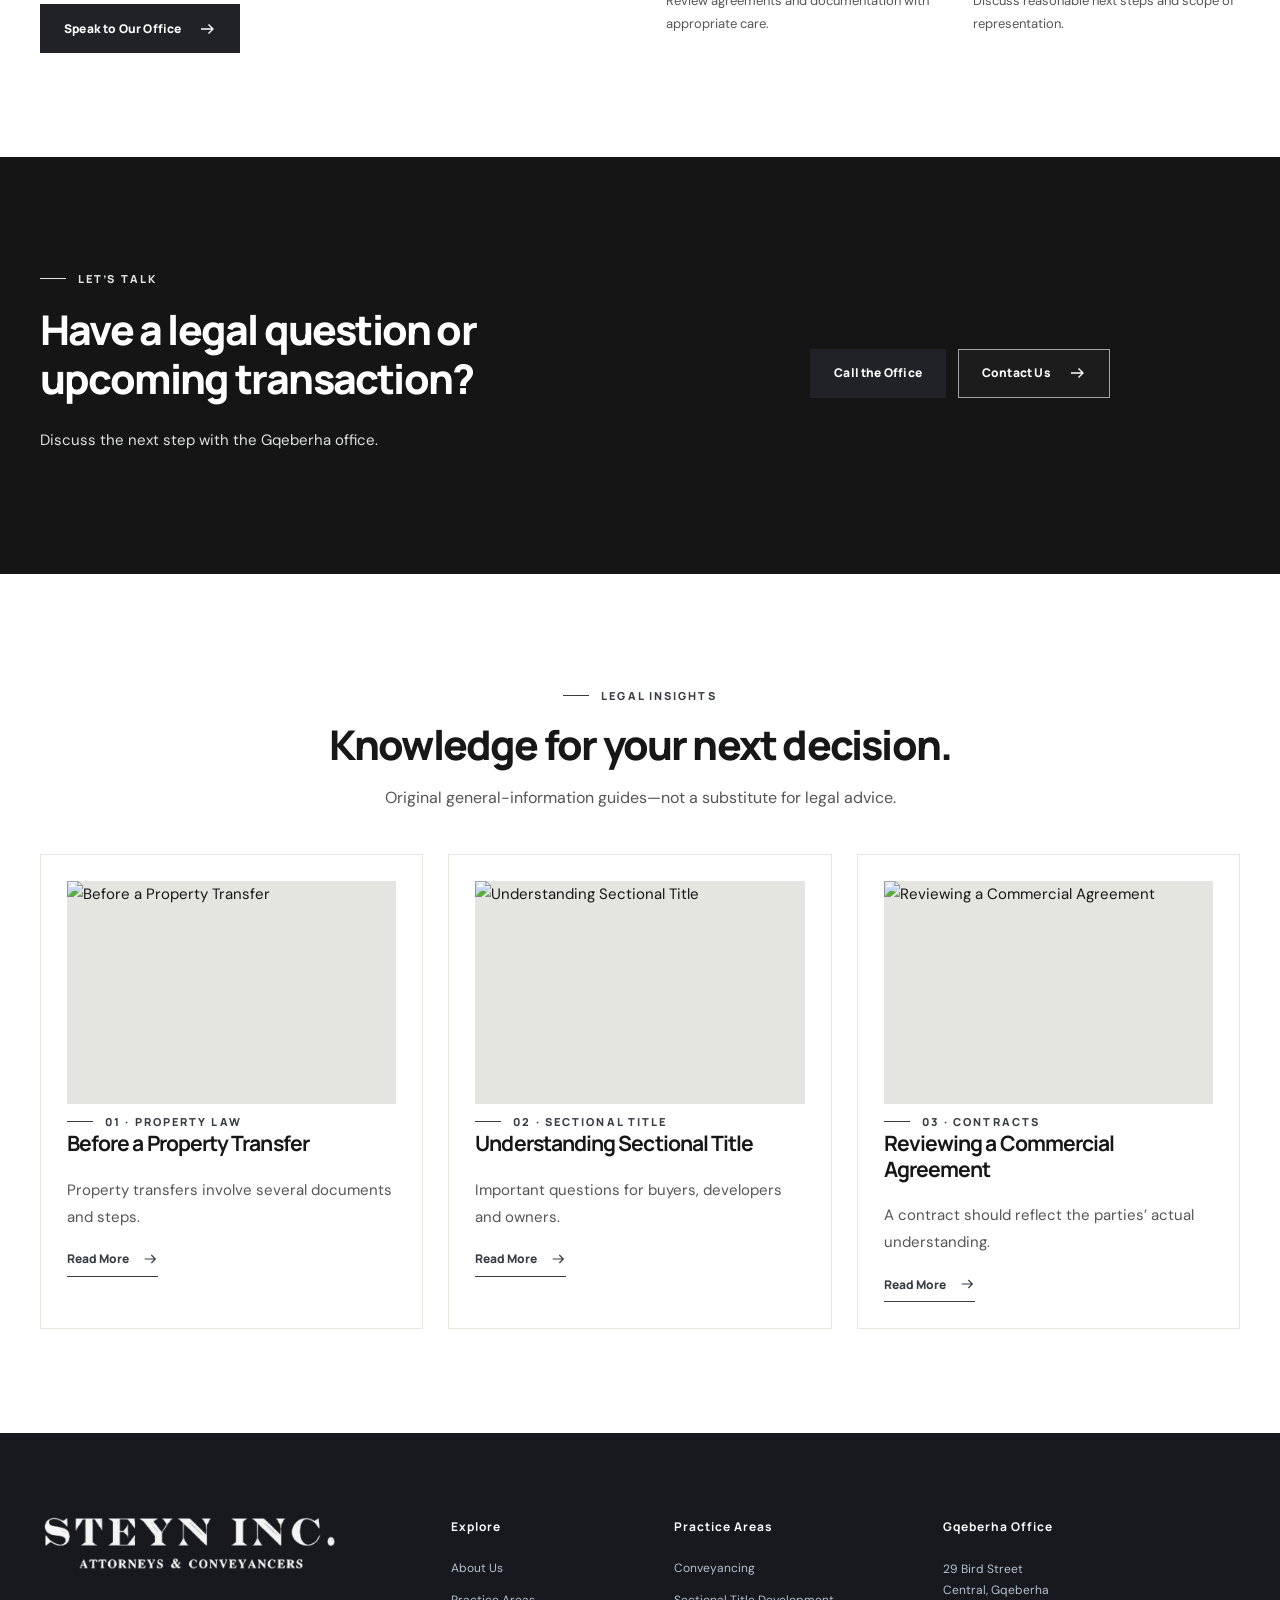
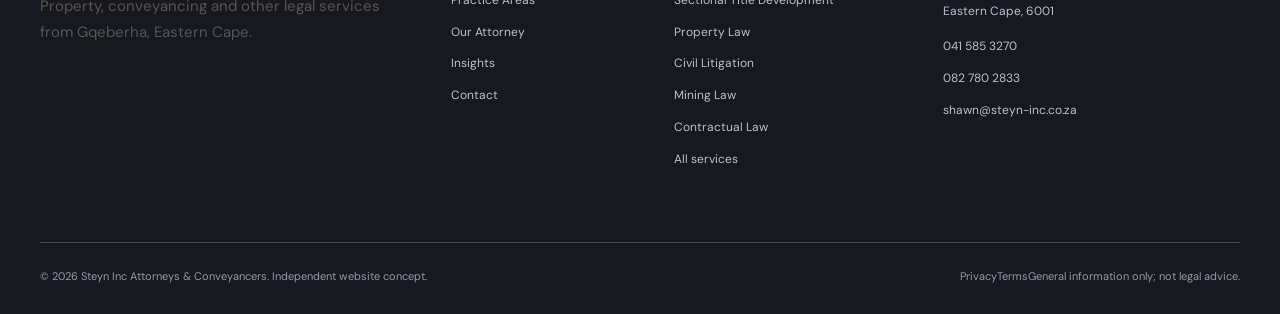
==== commit c2c336cb: "Restore original Wakili wa Tech website design" ====
--- a/index.html
+++ b/index.html
@@ -1,10 +1,8 @@
-<!doctype html><html lang="en-ZA"><head><meta charset="utf-8"><meta name="viewport" content="width=device-width,initial-scale=1"><meta name="theme-color" content="#111111"><meta name="description" content="Steyn Inc Attorneys and Conveyancers is an independent Gqeberha practice led by Shawn Steyn. Property law, conveyancing, contracts, litigation, estates and mining matters."><meta name="robots" content="noindex, follow, max-image-preview:large"><link rel="canonical" href="https://steyn-inc-attorneys.vercel.app/"><title>Property Law, Conveyancing &amp; Litigation in Gqeberha | Steyn Inc Attorneys &amp; Conveyancers</title>
-<meta property="og:type" content="website"><meta property="og:site_name" content="Steyn Inc Attorneys &amp; Conveyancers"><meta property="og:title" content="Property Law, Conveyancing &amp; Litigation in Gqeberha | Steyn Inc"><meta property="og:description" content="Steyn Inc Attorneys and Conveyancers is an independent Gqeberha practice led by Shawn Steyn. Property law, conveyancing, contracts, litigation, estates and mining matters."><meta property="og:url" content="https://steyn-inc-attorneys.vercel.app/"><meta property="og:image" content="https://steyn-inc-attorneys.vercel.app/assets/steyn-whatsapp-preview.jpg"><meta property="og:image:secure_url" content="https://steyn-inc-attorneys.vercel.app/assets/steyn-whatsapp-preview.jpg"><meta property="og:image:type" content="image/jpeg"><meta property="og:image:width" content="1200"><meta property="og:image:height" content="630"><meta property="og:image:alt" content="Steyn Inc firm logo alongside director Shawn Steyn">
-<meta name="twitter:card" content="summary_large_image"><meta name="twitter:title" content="Property Law, Conveyancing &amp; Litigation in Gqeberha | Steyn Inc"><meta name="twitter:description" content="Steyn Inc Attorneys and Conveyancers is an independent Gqeberha practice led by Shawn Steyn. Property law, conveyancing, contracts, litigation, estates and mining matters."><meta name="twitter:image" content="https://steyn-inc-attorneys.vercel.app/assets/steyn-whatsapp-preview.jpg"><meta name="twitter:image:alt" content="Steyn Inc logo and Shawn Steyn portrait"><link rel="icon" href="/assets/favicon.png" type="image/png"><link rel="stylesheet" href="/assets/site.css"><script type="application/ld+json">{"@context": "https://schema.org", "@type": "LegalService", "name": "Steyn Inc Attorneys & Conveyancers", "url": "https://steyn-inc-attorneys.vercel.app/", "telephone": "+27 41 585 3270", "email": "shawn@steyn-inc.co.za", "address": {"@type": "PostalAddress", "streetAddress": "29 Bird Street, Central", "addressLocality": "Gqeberha", "postalCode": "6001", "addressRegion": "Eastern Cape", "addressCountry": "ZA"}, "image": "https://steyn-inc-attorneys.vercel.app/assets/steyn-whatsapp-preview.jpg", "areaServed": "Eastern Cape, South Africa", "founder": {"@type": "Person", "name": "Shawn Steyn"}}</script></head>
-<body><div class="topbar"><div class="shell top-inner"><span>GQEBERHA, EASTERN CAPE · 29 BIRD STREET</span><div class="top-links"><a href="mailto:shawn@steyn-inc.co.za">shawn@steyn-inc.co.za</a><a href="tel:+27415853270">041 585 3270</a></div></div></div>
-<header class="header"><div class="shell nav-inner"><a class="wordmark" href="/" aria-label="Steyn Inc homepage"><img src="/assets/logo-header-transparent.png" alt="Steyn Inc Attorneys &amp; Conveyancers logo" width="360" height="80"></a><button class="nav-toggle" type="button" aria-label="Open navigation" aria-expanded="false" aria-controls="main-nav"><span></span><span></span><span></span></button><nav id="main-nav" class="main-nav" aria-label="Main navigation"><a href="/" class="active" aria-current="page">Home</a><a href="/about/">About Us</a><a href="/practice-areas/">Practice Areas</a><a href="/our-attorney/">Our Attorney</a><a href="/insights/">Insights</a><a href="/contact/">Contact Us</a><a class="nav-cta" href="/contact/">Enquire <span>↗</span></a></nav></div></header><main id="main"><section class="hero"><div class="hero-image"></div><div class="hero-overlay"></div><div class="shell hero-inner"><div class="eyebrow">INDEPENDENT LEGAL PRACTICE · GQEBERHA</div><h1>Protecting your<br><em>interests.</em><br>Pursuing your goals.</h1><p>Thoughtful legal guidance in property, conveyancing, litigation and commercial matters—delivered with personal attention.</p><div class="hero-buttons"><a class="button button-light" href="/contact/">Request a consultation<span aria-hidden="true">↗</span></a><a class="button-outline" href="/practice-areas/">Explore our services ↗</a></div></div><div class="hero-base"><div class="shell"><span>ESTABLISHED 2022</span><span>ATTORNEYS · CONVEYANCERS · LITIGATORS</span><span>GQEBERHA, EASTERN CAPE</span></div></div></section>
-<section class="intro section"><div class="shell two-col"><div><div class="eyebrow">WELCOME TO STEYN INC</div><h2>Clear direction.<br><span class="muted">Considered advice.</span></h2><p class="large">We are a Gqeberha-based legal practice serving individuals, property owners and businesses across the Eastern Cape.</p><p>Led by director Shawn Steyn, the firm combines a hands-on approach with experience in conveyancing, property law, civil litigation, mining-related matters and estate administration.</p><a class="button button-dark" href="/about/">Discover our approach<span aria-hidden="true">↗</span></a></div><aside class="intro-stat"><span class="small-label">A PRACTICE WITH PURPOSE</span><strong>2022</strong><div class="stat-rule"></div><p>The firm opened its doors on 1 February 2022, building on its director’s established legal career.</p><a href="/our-attorney/">Meet Shawn Steyn ↗</a></aside></div></section>
-<section class="services-overview section grey"><div class="shell"><div class="section-head"><div class="eyebrow">OUR EXPERTISE</div><h2>Legal matters, handled<br>with care.</h2><p>Specialist attention to the legal issues that shape property, business and everyday life.</p></div><div class="service-grid"><a class="service-card" href="/practice-areas/#area-1"><span class="service-icon"><svg viewBox="0 0 24 24" width="32" height="32" fill="none" stroke="currentColor" stroke-width="1.4" stroke-linecap="round" stroke-linejoin="round" aria-hidden="true"><path d="m3 11 9-8 9 8v10H3V11Zm5 10v-7h8v7"/></svg></span><span class="service-index">01 / LEGAL SERVICES</span><h3>Conveyancing</h3><p>Property transfers, registration processes and practical guidance from instruction to finalisation.</p><span class="service-arrow">Learn more ↗</span></a><a class="service-card" href="/practice-areas/#area-2"><span class="service-icon"><svg viewBox="0 0 24 24" width="32" height="32" fill="none" stroke="currentColor" stroke-width="1.4" stroke-linecap="round" stroke-linejoin="round" aria-hidden="true"><path d="M3 21V6l9-4 9 4v15M8 10h2M14 10h2M8 15h2M14 15h2M10 21v-4h4v4"/></svg></span><span class="service-index">02 / LEGAL SERVICES</span><h3>Sectional Title Development</h3><p>Legal support for sectional-title developments, related property instruments and transactional requirements.</p><span class="service-arrow">Learn more ↗</span></a><a class="service-card" href="/practice-areas/#area-3"><span class="service-icon"><svg viewBox="0 0 24 24" width="32" height="32" fill="none" stroke="currentColor" stroke-width="1.4" stroke-linecap="round" stroke-linejoin="round" aria-hidden="true"><path d="m2 20 8-12 5 7 3-4 4 9H2ZM2 4h20"/></svg></span><span class="service-index">03 / LEGAL SERVICES</span><h3>Property Law</h3><p>Legal assistance with sale agreements, leases, ownership issues and property-related disputes.</p><span class="service-arrow">Learn more ↗</span></a><a class="service-card" href="/practice-areas/#area-4"><span class="service-icon"><svg viewBox="0 0 24 24" width="32" height="32" fill="none" stroke="currentColor" stroke-width="1.4" stroke-linecap="round" stroke-linejoin="round" aria-hidden="true"><path d="M12 3v18M5 21h14M4 7h16M5 7 2 15h6L5 7zm14 0-3 8h6l-3-8zM5 4h14"/></svg></span><span class="service-index">04 / LEGAL SERVICES</span><h3>Civil Litigation</h3><p>Representation and dispute management in civil matters, with attention to cost, time and practical outcomes.</p><span class="service-arrow">Learn more ↗</span></a><a class="service-card" href="/practice-areas/#area-5"><span class="service-icon"><svg viewBox="0 0 24 24" width="32" height="32" fill="none" stroke="currentColor" stroke-width="1.4" stroke-linecap="round" stroke-linejoin="round" aria-hidden="true"><path d="m2 21 8-14 5 8 3-4 4 10H2ZM9 3h6M12 3v6"/></svg></span><span class="service-index">05 / LEGAL SERVICES</span><h3>Mining Law</h3><p>Guidance on mining-related legal and commercial matters, agreements and regulatory considerations.</p><span class="service-arrow">Learn more ↗</span></a><a class="service-card" href="/practice-areas/#area-6"><span class="service-icon"><svg viewBox="0 0 24 24" width="32" height="32" fill="none" stroke="currentColor" stroke-width="1.4" stroke-linecap="round" stroke-linejoin="round" aria-hidden="true"><path d="M7 2h8l5 5v15H7a2 2 0 0 1-2-2V4a2 2 0 0 1 2-2Zm8 0v6h5M9 12h8M9 16h8"/></svg></span><span class="service-index">06 / LEGAL SERVICES</span><h3>Contractual Law</h3><p>Preparation, interpretation, review and enforcement of contracts and commercial agreements.</p><span class="service-arrow">Learn more ↗</span></a></div><div class="section-foot"><a class="button button-dark" href="/practice-areas/">View all practice areas<span aria-hidden="true">↗</span></a></div></div></section>
-<section class="dark-feature"><div class="shell feature-grid"><div><div class="eyebrow">THE WAY WE WORK</div><h2>Real conversations.<br>Practical solutions.</h2><p>Every matter starts with understanding the client's position. We work to make each step clear—through careful preparation, responsive communication and a focus on the task at hand.</p><a class="button button-light" href="/contact/">Start an enquiry<span aria-hidden="true">↗</span></a></div><div class="feature-list"><div><b>01</b><span>Listen to your objectives</span></div><div><b>02</b><span>Explain the legal process</span></div><div><b>03</b><span>Prepare with diligence</span></div><div><b>04</b><span>Keep communication clear</span></div></div></div></section>
-<section class="section"><div class="shell contact-banner"><div><div class="eyebrow">READY TO SPEAK?</div><h2>Let’s talk about your legal matter.</h2><p>Reach the practice directly in Gqeberha or send an email enquiry.</p></div><div><a class="banner-contact" href="tel:+27415853270">041 585 3270 ↗</a><a class="banner-contact" href="mailto:shawn@steyn-inc.co.za">shawn@steyn-inc.co.za ↗</a></div></div></section></main><footer class="footer"><div class="shell footer-grid"><div><a href="/"><img class="footer-logo" src="/assets/logo-footer-transparent.png" alt="Steyn Inc Attorneys and Conveyancers"></a><p>Protecting Your Interests. Pursuing Your Goals.</p><p class="footer-fine">Independent legal practice · Gqeberha, Eastern Cape</p></div><div><h3>Explore</h3><a href="/">Home</a><a href="/about/">About Us</a><a href="/practice-areas/">Practice Areas</a><a href="/our-attorney/">Our Attorney</a><a href="/insights/">Insights</a><a href="/contact/">Contact Us</a><a href="/privacy/">Privacy Policy</a><a href="/terms/">Terms of Use</a></div><div><h3>Speak to us</h3><a href="tel:+27415853270">041 585 3270</a><a href="tel:+27827802833">082 780 2833</a><a href="mailto:shawn@steyn-inc.co.za">shawn@steyn-inc.co.za</a><p>29 Bird Street, Central, Gqeberha, Eastern Cape, 6001, South Africa</p><a class="footer-directions" href="https://www.google.com/maps/search/?api=1&query=29%20Bird%20Street%20Gqeberha" target="_blank" rel="noopener noreferrer">Get directions ↗</a></div></div><div class="shell foot-bottom"><span>© 2026 Steyn Inc Attorneys &amp; Conveyancers. Independent website concept.</span><span>Professional information subject to client confirmation.</span></div></footer>
-<div class="float-contact" id="float-contact"><button type="button" class="float-chevron" aria-label="Toggle contact options" aria-expanded="false">‹</button><div class="float-actions"><a href="https://wa.me/27827802833" target="_blank" rel="noopener noreferrer" aria-label="Chat on WhatsApp"><svg viewBox="0 0 32 32" width="24" height="24" fill="white" aria-hidden="true"><path d="M16 3a13 13 0 0 0-11.3 19.5L3 29l6.8-1.8A13 13 0 1 0 16 3zm0 2.4a10.6 10.6 0 0 1 9.2 15.9A10.6 10.6 0 0 1 10 24.7l-.7-.4-3.1.8.8-3.1-.4-.7A10.6 10.6 0 0 1 16 5.4zm-4.9 4.2c-.3 0-.7.1-1.1.6-.5.5-1.3 1.3-1.3 3.2s1.3 3.8 1.5 4c.2.2 2.6 4.2 6.4 5.8 3.1 1.3 3.8 1 4.5.9.7-.1 2.2-.9 2.5-1.7.3-.8.3-1.6.2-1.7-.1-.1-.7-.4-1.5-.8l-1.7-.8c-.2-.1-.4-.1-.6.2l-1.1 1.3c-.2.2-.4.3-.8.1-.5-.2-1.9-.7-3.5-2.2-1.3-1.2-2.2-2.7-2.4-3.1-.2-.4 0-.6.2-.8l.6-.7.4-.7c.1-.2 0-.5-.1-.7l-.8-1.9c-.2-.5-.4-.6-.8-.6h-.6z"/></svg><span>WhatsApp</span></a><a href="tel:+27827802833" aria-label="Call the practice">☎ <span>Call</span></a></div></div><script src="/assets/site.js" defer></script></body></html>+<!doctype html>
+<html lang="en-ZA"><head><meta charset="utf-8"/><meta content="width=device-width,initial-scale=1" name="viewport"/><meta content="#141414" name="theme-color"/><title>Steyn Inc Attorneys &amp; Conveyancers | Gqeberha Legal Services</title><meta content="Steyn Inc Attorneys &amp; Conveyancers in Gqeberha, Eastern Cape. Conveyancing, property law, sectional title, civil litigation, mining law, contracts and estate matters. Contact Shawn Steyn." name="description"/><meta content="noindex, follow, max-image-preview:large" name="robots"/><link href="https://steyn-inc-attorneys.vercel.app/" rel="canonical"/><meta content="Steyn Inc Attorneys &amp; Conveyancers | Gqeberha Legal Services" property="og:title"/><meta content="Steyn Inc Attorneys &amp; Conveyancers in Gqeberha, Eastern Cape. Conveyancing, property law, sectional title, civil litigation, mining law, contracts and estate matters. Contact Shawn Steyn." property="og:description"/><meta content="website" property="og:type"/><meta content="https://steyn-inc-attorneys.vercel.app/" property="og:url"/><meta content="https://steyn-inc-attorneys.vercel.app/assets/steyn-whatsapp-preview.jpg" property="og:image"/><meta content="summary_large_image" name="twitter:card"/><link href="/assets/favicon.png" rel="icon" type="image/png"/><link href="https://images.pexels.com" rel="preconnect"/><link href="https://fonts.googleapis.com" rel="preconnect"/><link crossorigin="" href="https://fonts.gstatic.com" rel="preconnect"/><link href="/assets/site.css" rel="stylesheet"/><script defer="" src="/assets/site.js"></script><script type="application/ld+json">{"@context": "https://schema.org", "@type": "LegalService", "name": "Steyn Inc Attorneys & Conveyancers", "url": "https://steyn-inc-attorneys.vercel.app", "email": "shawn@steyn-inc.co.za", "telephone": "+27415853270", "image": "https://steyn-inc-attorneys.vercel.app/assets/steyn-whatsapp-preview.jpg", "logo": "https://steyn-inc-attorneys.vercel.app/assets/logo-header-transparent.png", "address": {"@type": "PostalAddress", "streetAddress": "29 Bird Street, Central", "addressLocality": "Gqeberha", "postalCode": "6001", "addressRegion": "Eastern Cape", "addressCountry": "ZA"}, "areaServed": "Gqeberha and Eastern Cape, South Africa"}</script></head><body><a class="skip-link" href="#main">Skip to content</a>
+<div class="topbar"><div class="container topbar-inner"><span class="topbar-address">Gqeberha · Eastern Cape</span><div class="topbar-links"><a href="mailto:shawn@steyn-inc.co.za">shawn@steyn-inc.co.za</a><a href="tel:+27415853270">041 585 3270</a></div></div></div>
+<header class="nav-shell"><div class="container nav-inner"><a aria-label="Steyn Inc Attorneys &amp; Conveyancers home" class="brand" href="/"><img alt="Steyn Inc Attorneys &amp; Conveyancers logo" height="53" src="/assets/logo-header-transparent.png" width="260"/></a><nav aria-label="Main navigation" class="nav-links"><a aria-current="page" class="nav-link active" href="/">Home</a><a class="nav-link" href="/about/">About Us</a><a class="nav-link" href="/practice-areas/">Practice Areas</a><a class="nav-link" href="/our-attorney/">Our Attorney</a><a class="nav-link" href="/insights/">Insights</a><a class="nav-link" href="/contact/">Contact</a></nav><a class="btn btn-gold nav-cta" href="/contact/">Request a Consultation <svg aria-hidden="true" fill="none" height="18" stroke="currentColor" stroke-width="1.8" viewbox="0 0 24 24" width="18" xmlns="http://www.w3.org/2000/svg"><path d="M4 12h16m-6-6 6 6-6 6"></path></svg></a><button aria-controls="mobile-panel" aria-expanded="false" aria-label="Open navigation" class="menu-open" data-mobile-open="" type="button">☰</button></div></header>
+<div class="mobile-backdrop" id="mobile-backdrop"></div><nav aria-hidden="true" aria-label="Mobile navigation" class="mobile-panel" id="mobile-panel" inert=""><div class="mobile-head"><img alt="Steyn Inc Attorneys &amp; Conveyancers logo" height="53" src="/assets/logo-header-transparent.png" width="260"/><button aria-label="Close navigation" data-mobile-close="" type="button">×</button></div><div class="mobile-links"><a href="/">Home</a><a href="/about/">About Us</a><a href="/practice-areas/">Practice Areas</a><a href="/our-attorney/">Our Attorney</a><a href="/insights/">Insights</a><a href="/contact/">Contact</a></div><a class="btn btn-gold mobile-cta" href="/contact/">Contact the Firm <svg aria-hidden="true" fill="none" height="18" stroke="currentColor" stroke-width="1.8" viewbox="0 0 24 24" width="18" xmlns="http://www.w3.org/2000/svg"><path d="M4 12h16m-6-6 6 6-6 6"></path></svg></a></nav>
+<main id="main"><section class="hero" style="--hero-image:url('/assets/legal-hero-steyn.webp')"><div class="container hero-inner"><div class="hero-copy"><span class="eyebrow eyebrow-light">GQEBERHA · EASTERN CAPE · ATTORNEYS &amp; CONVEYANCERS</span><h1>Protecting your interests.<br/><em>Pursuing your goals.</em></h1><p>Considered legal support in conveyancing, property law, litigation, contracts and related commercial matters, with direct personal attention.</p><div class="hero-actions"><a class="btn btn-gold" href="/contact/">Request a Consultation <svg aria-hidden="true" fill="none" height="18" stroke="currentColor" stroke-width="1.8" viewbox="0 0 24 24" width="18" xmlns="http://www.w3.org/2000/svg"><path d="M4 12h16m-6-6 6 6-6 6"></path></svg></a><a class="btn btn-outline" href="/practice-areas/">Explore Practice Areas <svg aria-hidden="true" fill="none" height="18" stroke="currentColor" stroke-width="1.8" viewbox="0 0 24 24" width="18" xmlns="http://www.w3.org/2000/svg"><path d="M4 12h16m-6-6 6 6-6 6"></path></svg></a></div></div></div><div class="hero-bottom"><div class="container hero-bottom-inner"><div class="hero-notes"><span>Gqeberha, Eastern Cape</span><span>Property &amp; conveyancing</span><span>Independent legal practice</span></div><span class="scroll-cue">SCROLL TO DISCOVER ↓</span></div></div></section><section class="section"><div class="container intro-grid"><div class="intro-picture"><img alt="Illustrative legal office meeting; not Steyn Inc staff" loading="lazy" src="https://images.pexels.com/photos/6077859/pexels-photo-6077859.jpeg?auto=compress&amp;cs=tinysrgb&amp;w=1200"/><div class="picture-stamp"><small>OUR PRACTICE</small><strong>Steyn Inc</strong><span>Personal guidance for each instruction</span></div></div><div class="intro-copy"><span class="eyebrow">WELCOME TO THE FIRM</span><h2>Steyn Inc Attorneys &amp; Conveyancers.</h2><div class="accent-line"></div><h3>A considered approach to the matter at hand.</h3><p>Steyn Inc is an independent Gqeberha legal practice serving individuals, property owners and businesses across the Eastern Cape.</p><p>The firm opened its doors on 1 February 2022 and is led by director Shawn Steyn, a qualified conveyancer with established professional experience.</p><blockquote>Protecting your interests. Pursuing your goals.</blockquote><a class="btn btn-gold" href="/about/">Learn About Our Practice <svg aria-hidden="true" fill="none" height="18" stroke="currentColor" stroke-width="1.8" viewbox="0 0 24 24" width="18" xmlns="http://www.w3.org/2000/svg"><path d="M4 12h16m-6-6 6 6-6 6"></path></svg></a></div></div></section><section class="section cream"><div class="container"><div class="section-heading centered"><span class="eyebrow">HOW WE CAN HELP</span><h2>Legal support for property, business and everyday matters.</h2><p>Services aligned with the practice areas published by Steyn Inc.</p></div><div class="practice-grid"><a class="practice-card" href="/practice-areas/#conveyancing"><img alt="Illustrative professional/legal photograph for Conveyancing; not firm personnel" decoding="async" height="800" loading="lazy" src="https://images.pexels.com/photos/8731032/pexels-photo-8731032.jpeg?auto=compress&amp;cs=tinysrgb&amp;w=1200" width="1200"/><div class="practice-shade"></div><div class="practice-card-text"><span class="card-number">01 / PRACTICE AREA</span><h3>Conveyancing</h3><p>Property transfers and conveyancing processes for buyers, sellers and property stakeholders.</p></div><span class="card-arrow"><svg aria-hidden="true" fill="none" height="18" stroke="currentColor" stroke-width="1.8" viewbox="0 0 24 24" width="18" xmlns="http://www.w3.org/2000/svg"><path d="M4 12h16m-6-6 6 6-6 6"></path></svg></span></a><a class="practice-card" href="/practice-areas/#sectional"><img alt="Illustrative professional/legal photograph for Sectional Title Development; not firm personnel" decoding="async" height="800" loading="lazy" src="https://images.pexels.com/photos/7841489/pexels-photo-7841489.jpeg?auto=compress&amp;cs=tinysrgb&amp;w=1200" width="1200"/><div class="practice-shade"></div><div class="practice-card-text"><span class="card-number">02 / PRACTICE AREA</span><h3>Sectional Title Development</h3><p>Legal guidance on sectional-title development, registration and related property documents.</p></div><span class="card-arrow"><svg aria-hidden="true" fill="none" height="18" stroke="currentColor" stroke-width="1.8" viewbox="0 0 24 24" width="18" xmlns="http://www.w3.org/2000/svg"><path d="M4 12h16m-6-6 6 6-6 6"></path></svg></span></a><a class="practice-card" href="/practice-areas/#property"><img alt="Illustrative professional/legal photograph for Property Law; not firm personnel" decoding="async" height="800" loading="lazy" src="https://images.pexels.com/photos/7875843/pexels-photo-7875843.jpeg?auto=compress&amp;cs=tinysrgb&amp;w=1200" width="1200"/><div class="practice-shade"></div><div class="practice-card-text"><span class="card-number">03 / PRACTICE AREA</span><h3>Property Law</h3><p>Advice concerning real property, ownership, leases, and property-related legal obligations.</p></div><span class="card-arrow"><svg aria-hidden="true" fill="none" height="18" stroke="currentColor" stroke-width="1.8" viewbox="0 0 24 24" width="18" xmlns="http://www.w3.org/2000/svg"><path d="M4 12h16m-6-6 6 6-6 6"></path></svg></span></a><a class="practice-card" href="/practice-areas/#litigation"><img alt="Illustrative professional/legal photograph for Civil Litigation; not firm personnel" decoding="async" height="800" loading="lazy" src="https://images.pexels.com/photos/8730757/pexels-photo-8730757.jpeg?auto=compress&amp;cs=tinysrgb&amp;w=1200" width="1200"/><div class="practice-shade"></div><div class="practice-card-text"><span class="card-number">04 / PRACTICE AREA</span><h3>Civil Litigation</h3><p>Representation and legal case management in civil proceedings, with attention to costs, time and practical outcomes.</p></div><span class="card-arrow"><svg aria-hidden="true" fill="none" height="18" stroke="currentColor" stroke-width="1.8" viewbox="0 0 24 24" width="18" xmlns="http://www.w3.org/2000/svg"><path d="M4 12h16m-6-6 6 6-6 6"></path></svg></span></a><a class="practice-card" href="/practice-areas/#mining"><img alt="Illustrative professional/legal photograph for Mining Law; not firm personnel" decoding="async" height="800" loading="lazy" src="https://images.pexels.com/photos/8276198/pexels-photo-8276198.jpeg?auto=compress&amp;cs=tinysrgb&amp;w=1200" width="1200"/><div class="practice-shade"></div><div class="practice-card-text"><span class="card-number">05 / PRACTICE AREA</span><h3>Mining Law</h3><p>Guidance on legal and commercial matters associated with mining and related activities.</p></div><span class="card-arrow"><svg aria-hidden="true" fill="none" height="18" stroke="currentColor" stroke-width="1.8" viewbox="0 0 24 24" width="18" xmlns="http://www.w3.org/2000/svg"><path d="M4 12h16m-6-6 6 6-6 6"></path></svg></span></a><a class="practice-card" href="/practice-areas/#contracts"><img alt="Illustrative professional/legal photograph for Contractual Law; not firm personnel" decoding="async" height="800" loading="lazy" src="https://images.pexels.com/photos/7841810/pexels-photo-7841810.jpeg?auto=compress&amp;cs=tinysrgb&amp;w=1200" width="1200"/><div class="practice-shade"></div><div class="practice-card-text"><span class="card-number">06 / PRACTICE AREA</span><h3>Contractual Law</h3><p>Preparation, interpretation, review and enforcement of contracts across personal and commercial agreements.</p></div><span class="card-arrow"><svg aria-hidden="true" fill="none" height="18" stroke="currentColor" stroke-width="1.8" viewbox="0 0 24 24" width="18" xmlns="http://www.w3.org/2000/svg"><path d="M4 12h16m-6-6 6 6-6 6"></path></svg></span></a></div><div class="section-action centered"><a class="btn btn-gold" href="/practice-areas/">View All Practice Areas <svg aria-hidden="true" fill="none" height="18" stroke="currentColor" stroke-width="1.8" viewbox="0 0 24 24" width="18" xmlns="http://www.w3.org/2000/svg"><path d="M4 12h16m-6-6 6 6-6 6"></path></svg></a></div></div></section><section class="section purpose-section"><div class="container purpose-grid"><div><span class="eyebrow">OUR APPROACH</span><h2>Clear communication. Practical next steps.</h2><p>Every legal matter is different. The process starts with listening, reviewing the available facts and documents, and discussing the way forward.</p><a class="btn btn-gold" href="/contact/">Speak to Our Office <svg aria-hidden="true" fill="none" height="18" stroke="currentColor" stroke-width="1.8" viewbox="0 0 24 24" width="18" xmlns="http://www.w3.org/2000/svg"><path d="M4 12h16m-6-6 6 6-6 6"></path></svg></a></div><div class="value-grid"><div><span>01</span><h3>Personal attention</h3><p>Understand the client’s particular goals and concerns.</p></div><div><span>02</span><h3>Clear explanation</h3><p>Explain the process and the considerations that may affect the matter.</p></div><div><span>03</span><h3>Careful preparation</h3><p>Review agreements and documentation with appropriate care.</p></div><div><span>04</span><h3>Practical guidance</h3><p>Discuss reasonable next steps and scope of representation.</p></div></div></div></section><section class="section section-navy"><div class="container two-column"><div><span class="eyebrow eyebrow-light">LET’S TALK</span><h2>Have a legal question or upcoming transaction?</h2><p style="color:#e0e2e3">Discuss the next step with the Gqeberha office.</p></div><div class="centered"><a class="btn btn-gold" href="tel:+27415853270">Call the Office</a>   <a class="btn btn-outline" href="/contact/">Contact Us <svg aria-hidden="true" fill="none" height="18" stroke="currentColor" stroke-width="1.8" viewbox="0 0 24 24" width="18" xmlns="http://www.w3.org/2000/svg"><path d="M4 12h16m-6-6 6 6-6 6"></path></svg></a></div></div></section><section class="section"><div class="container"><div class="section-heading centered"><span class="eyebrow">LEGAL INSIGHTS</span><h2>Knowledge for your next decision.</h2><p>Original general-information guides—not a substitute for legal advice.</p></div><div class="insight-grid"><article class="insight-card"><a class="insight-image" href="/insights/#property-transfer"><img alt="Before a Property Transfer" decoding="async" height="800" loading="lazy" src="https://images.pexels.com/photos/12911211/pexels-photo-12911211.jpeg?auto=compress&amp;cs=tinysrgb&amp;w=1200" width="1200"/></a><span class="eyebrow">01 · PROPERTY LAW</span><h3>Before a Property Transfer</h3><p>Property transfers involve several documents and steps.</p><a class="text-link" href="/insights/#property-transfer">Read More <svg aria-hidden="true" fill="none" height="18" stroke="currentColor" stroke-width="1.8" viewbox="0 0 24 24" width="18" xmlns="http://www.w3.org/2000/svg"><path d="M4 12h16m-6-6 6 6-6 6"></path></svg></a></article><article class="insight-card"><a class="insight-image" href="/insights/#sectional-title"><img alt="Understanding Sectional Title" decoding="async" height="800" loading="lazy" src="https://images.pexels.com/photos/4427629/pexels-photo-4427629.jpeg?auto=compress&amp;cs=tinysrgb&amp;w=1200" width="1200"/></a><span class="eyebrow">02 · SECTIONAL TITLE</span><h3>Understanding Sectional Title</h3><p>Important questions for buyers, developers and owners.</p><a class="text-link" href="/insights/#sectional-title">Read More <svg aria-hidden="true" fill="none" height="18" stroke="currentColor" stroke-width="1.8" viewbox="0 0 24 24" width="18" xmlns="http://www.w3.org/2000/svg"><path d="M4 12h16m-6-6 6 6-6 6"></path></svg></a></article><article class="insight-card"><a class="insight-image" href="/insights/#contract-review"><img alt="Reviewing a Commercial Agreement" decoding="async" height="800" loading="lazy" src="https://images.pexels.com/photos/8111817/pexels-photo-8111817.jpeg?auto=compress&amp;cs=tinysrgb&amp;w=1200" width="1200"/></a><span class="eyebrow">03 · CONTRACTS</span><h3>Reviewing a Commercial Agreement</h3><p>A contract should reflect the parties’ actual understanding.</p><a class="text-link" href="/insights/#contract-review">Read More <svg aria-hidden="true" fill="none" height="18" stroke="currentColor" stroke-width="1.8" viewbox="0 0 24 24" width="18" xmlns="http://www.w3.org/2000/svg"><path d="M4 12h16m-6-6 6 6-6 6"></path></svg></a></article></div></div></section></main>
+<footer class="site-footer"><div class="container"><div class="footer-grid"><div><a class="footer-logo" href="/"><img alt="Steyn Inc Attorneys &amp; Conveyancers transparent logo" height="61" loading="lazy" src="/assets/logo-footer-transparent.png" width="300"/></a><p>Property, conveyancing and other legal services from Gqeberha, Eastern Cape.</p></div><div><h3>Explore</h3><div class="footer-links"><a href="/about/">About Us</a><a href="/practice-areas/">Practice Areas</a><a href="/our-attorney/">Our Attorney</a><a href="/insights/">Insights</a><a href="/contact/">Contact</a></div></div><div><h3>Practice Areas</h3><div class="footer-links"><a href="/practice-areas/#conveyancing">Conveyancing</a><a href="/practice-areas/#sectional">Sectional Title Development</a><a href="/practice-areas/#property">Property Law</a><a href="/practice-areas/#litigation">Civil Litigation</a><a href="/practice-areas/#mining">Mining Law</a><a href="/practice-areas/#contracts">Contractual Law</a><a href="/practice-areas/">All services</a></div></div><div class="footer-location"><h3>Gqeberha Office</h3><address>29 Bird Street<br/>Central, Gqeberha<br/>Eastern Cape, 6001</address><div class="footer-links" style="margin-top:15px"><a href="tel:+27415853270">041 585 3270</a><a href="tel:+27827802833">082 780 2833</a><a href="mailto:shawn@steyn-inc.co.za">shawn@steyn-inc.co.za</a></div></div></div><div class="footer-bottom"><span>© 2026 Steyn Inc Attorneys &amp; Conveyancers. Independent website concept.</span><span class="footer-legal"><a href="/privacy/">Privacy</a><a href="/terms/">Terms</a><span>General information only; not legal advice.</span></span></div></div></footer>
+<a aria-label="Contact Steyn Inc on WhatsApp (registration not verified)" class="floating-whatsapp" href="https://wa.me/27827802833?text=Hello%2C%20I%20would%20like%20to%20enquire%20about%20legal%20services%20from%20Steyn%20Inc." rel="noopener noreferrer" target="_blank" title="Message the listed mobile number (WhatsApp registration unverified)"><svg aria-hidden="true" viewbox="0 0 32 32" xmlns="http://www.w3.org/2000/svg"><path d="M16 .8C7.61.8.8 7.59.8 15.98c0 2.69.7 5.31 2.03 7.62L.7 31.3l7.91-2.08a15.15 15.15 0 0 0 7.37 1.88h.01c8.38 0 15.2-6.82 15.2-15.2 0-4.06-1.58-7.88-4.46-10.76A15.07 15.07 0 0 0 16 .8Zm0 27.73a12.54 12.54 0 0 1-6.39-1.75l-.46-.27-4.7 1.23 1.25-4.58-.3-.47a12.5 12.5 0 0 1-1.93-6.7C3.47 9.08 9.08 3.47 16 3.47a12.45 12.45 0 0 1 8.87 3.68 12.48 12.48 0 0 1 3.67 8.86c0 6.91-5.62 12.52-12.54 12.52Zm6.88-9.38c-.38-.19-2.23-1.1-2.58-1.23-.34-.13-.59-.19-.84.19s-.96 1.23-1.18 1.49-.44.29-.82.1a10.32 10.32 0 0 1-3.04-1.88 11.39 11.39 0 0 1-2.1-2.61c-.22-.38-.02-.58.16-.77.17-.17.38-.44.57-.66s.25-.38.38-.63.06-.47-.03-.66c-.1-.19-.85-2.04-1.16-2.8-.3-.74-.61-.64-.84-.65l-.71-.01c-.25 0-.66.1-1.01.47-.34.38-1.32 1.29-1.32 3.13s1.35 3.62 1.53 3.87a14.37 14.37 0 0 0 5.51 4.89c1.03.45 1.84.72 2.48.93 1.04.33 1.98.29 2.72.18.83-.13 2.23-.91 2.55-1.79.31-.88.31-1.64.22-1.8-.09-.16-.34-.25-.72-.44Z" fill="currentColor"></path></svg><span aria-hidden="true" class="whatsapp-tooltip">WhatsApp Us</span></a><button aria-label="Back to top" class="scroll-top" title="Back to top" type="button">↑</button></body></html>
--- a/assets/site.css
+++ b/assets/site.css
@@ -1,7 +1,125 @@
-@import url('https://fonts.googleapis.com/css2?family=DM+Sans:wght@400;500;600;700&family=Libre+Baskerville:ital,wght@0,400;0,700;1,400&display=swap');
-:root{--ink:#161616;--black:#111;--paper:#fff;--mid:#6a6a6a;--line:#e6e6e6;--soft:#f6f6f6;--slate:#333;--heading:'Libre Baskerville',Georgia,'Times New Roman',serif;--body:'DM Sans',Arial,sans-serif}
-*,*::before,*::after{box-sizing:border-box}html{scroll-behavior:smooth}body{margin:0;background:#fff;color:var(--ink);font:400 16px/1.78 var(--body);overflow-x:hidden}a{color:inherit;text-decoration:none}button,input,select,textarea{font:inherit}a:focus-visible,button:focus-visible,input:focus-visible,select:focus-visible,textarea:focus-visible{outline:3px solid #888;outline-offset:3px}img{max-width:100%;display:block}h1,h2,h3,p{margin-top:0}h1,h2,h3{line-height:1.18}h1,h2{font-family:var(--heading);font-weight:400;letter-spacing:-.035em}h2{font-size:clamp(2rem,3.4vw,3.8rem)}h3{font-size:1.2rem;font-weight:600}p{color:#525252}.shell{width:min(1160px,calc(100% - 64px));margin-inline:auto}.topbar{background:#111;color:#ddd;font-size:11px;letter-spacing:.08em}.top-inner{display:flex;justify-content:space-between;align-items:center;min-height:35px;gap:20px}.top-links{display:flex;gap:26px;letter-spacing:0}.top-links a:hover{color:#fff}.header{position:sticky;top:0;z-index:200;background:#fff;border-bottom:1px solid #eee;box-shadow:0 3px 15px #00000008}.nav-inner{display:flex;align-items:center;justify-content:space-between;min-height:90px;gap:26px}.wordmark{display:flex;align-items:center;min-width:0}.wordmark img{object-fit:contain;width:240px;height:auto;max-height:69px}.main-nav{display:flex;align-items:center;gap:24px}.main-nav>a{font-size:12px;font-weight:600;letter-spacing:.015em;white-space:nowrap;color:#444;transition:color .2s}.main-nav>a:hover,.main-nav>a.active{color:#111}.main-nav>a.active::after{content:'';display:block;height:1px;background:#111}.main-nav .nav-cta{background:#111;color:#fff;padding:11px 18px}.nav-cta span{margin-left:10px}.nav-toggle{display:none;background:none;border:1px solid #ddd;cursor:pointer;width:46px;height:44px;align-items:center;justify-content:center;flex-direction:column;gap:5px;flex:none}.nav-toggle span{width:21px;height:2px;background:#111}.hero{position:relative;color:#fff;isolation:isolate;min-height:620px;background:#111}.hero-image{position:absolute;inset:0;z-index:-2;background:#111 url('/assets/legal-hero-steyn.webp') center / cover no-repeat}.hero-overlay{position:absolute;inset:0;z-index:-1;background:linear-gradient(90deg,rgba(6,6,6,.92) 0%,rgba(10,10,10,.76) 40%,rgba(8,8,8,.22) 95%)}.hero-inner{padding:111px 0 120px}.hero h1{font-size:clamp(3.15rem,5.2vw,6.2rem);max-width:800px;line-height:1.16;margin:20px 0 29px}.hero h1 em{font-weight:400;color:#ddd}.hero p{color:#e7e7e7;max-width:620px;font-size:18px}.eyebrow{font-size:11px;letter-spacing:.22em;font-weight:700;text-transform:uppercase;color:#777;margin-bottom:20px}.hero .eyebrow,.dark-feature .eyebrow{color:#c6c6c6}.hero-buttons{display:flex;flex-wrap:wrap;gap:13px;margin-top:34px}.button{display:inline-flex;align-items:center;justify-content:space-between;gap:24px;padding:14px 23px;font-size:12px;font-weight:700;min-height:51px;border:1px solid #111;cursor:pointer}.button span{font-size:16px;font-weight:400}.button-dark{background:#111;color:#fff}.button-dark:hover{background:#333}.button-light{background:#fff;color:#111;border-color:#fff}.button-light:hover{background:#ececec}.button-outline{padding:11px 22px;border:1px solid #ddd;color:white;font-size:12px;font-weight:700;display:inline-flex;align-items:center;justify-content:center}.hero-base{position:absolute;bottom:0;left:0;right:0;background:#161616cc;border-top:1px solid #ffffff42}.hero-base .shell{display:flex;justify-content:space-between;gap:12px;padding-top:16px;padding-bottom:16px;font-size:10px;font-weight:700;letter-spacing:.1em;color:#ddd}.section{padding:99px 0}.grey{background:var(--soft)}.two-col{display:grid;grid-template-columns:1.2fr 1fr;gap:11%;align-items:center}.intro h2{margin-bottom:34px}.muted{color:#858585}.large{font-size:19px;line-height:1.75;color:#292929}.intro p:not(.large){margin-bottom:26px}.intro-stat{background:#151515;color:white;padding:49px;min-height:360px;display:flex;flex-direction:column;justify-content:center}.intro-stat strong{font:400 clamp(5rem,10vw,9rem) var(--heading);line-height:1.25}.intro-stat p{color:#ddd}.intro-stat a{font-size:13px;color:#fff;border-bottom:1px solid #bbb;align-self:flex-start}.small-label{color:#bbb;font-size:11px;letter-spacing:.2em}.stat-rule{height:1px;background:#777;width:100%;margin:20px 0}.section-head{max-width:730px;margin-bottom:46px}.section-head h2{margin-bottom:18px}.service-grid{display:grid;grid-template-columns:repeat(3,1fr);gap:1px;background:#dedede;border:1px solid #dedede}.service-card{display:flex;flex-direction:column;align-items:flex-start;padding:35px 30px;background:#fff;min-height:280px;transition:background .15s}.service-card:hover{background:#f3f3f3}.service-icon{color:#151515;margin-bottom:26px}.service-index{font-size:9px;letter-spacing:.16em;color:#888;margin-bottom:11px}.service-card h3{font:400 1.36rem var(--heading);margin-bottom:13px}.service-card p{font-size:13px;line-height:1.65}.service-arrow{margin-top:auto;font-size:12px;font-weight:700}.section-foot{margin-top:30px}.dark-feature{background:#151515;color:white;padding:90px 0}.dark-feature p{color:#cfcfcf}.feature-grid{display:grid;grid-template-columns:1fr .8fr;gap:10%;align-items:center}.feature-grid h2{font-size:clamp(2.4rem,4vw,4.3rem)}.feature-grid .button{margin-top:15px}.feature-list>div{display:flex;gap:24px;align-items:center;padding:20px 0;border-bottom:1px solid #6a6a6a}.feature-list b{font:400 1.7rem var(--heading);color:#aaa}.contact-banner{background:#f5f5f5;padding:48px 55px;display:flex;align-items:center;justify-content:space-between;gap:30px}.contact-banner h2{font-size:clamp(1.6rem,2.7vw,3rem);max-width:620px}.contact-banner p{margin-bottom:0}.banner-contact{display:block;font-size:17px;font-weight:700;white-space:nowrap;border-bottom:1px solid #bbb;padding:7px 0}.footer{background:#141414;color:#f1f1f1;padding:64px 0 15px}.footer-grid{display:grid;grid-template-columns:1.3fr .7fr 1fr;gap:8%}.footer-logo{width:245px;max-height:110px;object-fit:contain;object-position:left}.footer h3{color:#fff;text-transform:uppercase;font:700 11px var(--body);letter-spacing:.16em;margin:6px 0 22px}.footer p{color:#bebebe;font-size:13px}.footer-fine{font-size:11px;color:#999}.footer-grid a:not(.footer-logo){display:block;color:#d4d4d4;font-size:13px;margin:7px 0}.footer-grid a:hover{color:#fff}.foot-bottom{padding-top:22px;margin-top:47px;border-top:1px solid #333;display:flex;justify-content:space-between;gap:18px;color:#a6a6a6;font-size:10px}.float-contact{position:fixed;right:0;top:50%;z-index:1000;display:flex;align-items:center;transform:translateY(-50%) translateX(calc(100% - 54px));transition:transform .25s}.float-contact.open{transform:translateY(-50%) translateX(0)}.float-chevron{background:#111;border:0;color:white;border-radius:5px 0 0 5px;width:20px;height:45px;cursor:pointer}.float-actions{background:#171717;padding:12px;display:flex;flex-direction:column;gap:9px;border-radius:8px 0 0 8px}.float-actions a{display:flex;align-items:center;gap:8px;justify-content:center;min-width:100px;background:#128c5c;color:white;padding:11px;font-weight:700;font-size:12px}.float-actions a+a{background:#424242}.float-actions svg{flex:none}.page-hero{background:#181818;color:white;padding:85px 0 90px}.page-hero .eyebrow{color:#ccc}.page-hero h1{font-size:clamp(2.9rem,4.6vw,5rem);max-width:810px}.page-hero p{max-width:730px;color:#d5d5d5;font-size:18px}.type-panel{background:#151515;min-height:480px;display:flex;flex-direction:column;justify-content:center;padding:50px;color:white}.type-panel span{font:400 clamp(5rem,9vw,8rem)/1.1 var(--heading)}.type-line{height:2px;background:#fff;margin:32px 0 26px}.type-panel p{font-size:12px;letter-spacing:.18em;color:#bbb}.values-grid{display:grid;grid-template-columns:repeat(3,1fr);gap:23px}.values-grid article{padding:29px;border-top:3px solid #171717;background:white;min-height:220px}.values-grid b{color:#999;font:400 1.8rem var(--heading)}.values-grid h3{font:400 1.45rem var(--heading);margin:14px 0}.values-grid p{font-size:14px}.practice-list{border-top:1px solid #ddd}.practice-row{display:grid;grid-template-columns:54px 60px 1fr auto;gap:18px;padding:30px 16px;border-bottom:1px solid #ddd;align-items:start;scroll-margin-top:160px}.practice-row h2{font-size:1.6rem;margin:0 0 12px}.practice-row p{max-width:670px;font-size:14px;margin:0}.pr-num{font:400 1.3rem var(--heading);color:#aaa}.pr-icon{color:#444}.pr-link{white-space:nowrap;font-weight:700;font-size:12px;border-bottom:1px solid #aaa;padding-top:8px}.notice{margin-top:40px;border-left:3px solid #aaa;padding:12px 24px;color:#777;background:#f6f6f6;font-size:13px}.attorney-layout{display:grid;grid-template-columns:.75fr 1.25fr;gap:10%;align-items:start}.attorney-portrait{background:#f3f3f3;padding:48px 25px;text-align:center}.attorney-portrait img{width:100%;max-width:340px;height:auto;margin:0 auto}.attorney-portrait p{font-size:11px;letter-spacing:.16em;margin-top:32px}.credentials{margin:29px 0}.credentials>div{display:flex;justify-content:space-between;gap:15px;border-bottom:1px solid #ddd;padding:14px 0}.credentials span{font-size:12px;color:#666}.credentials b{font-size:13px;text-align:right}.fine{color:#888;font-size:12px;line-height:1.75}.insight-grid{display:grid;grid-template-columns:repeat(2,1fr);gap:22px;margin-bottom:40px}.insight-card{background:#f6f6f6;padding:39px}.insight-card span{font-size:10px;font-weight:700;letter-spacing:.14em;color:#777}.insight-card h2{font-size:1.7rem;margin-top:20px}.insight-card p{font-size:14px}.insight-card a{font-size:12px;font-weight:700;border-bottom:1px solid #888}.contact-grid{display:grid;grid-template-columns:.86fr 1.14fr;gap:8%}.contact-info{margin:32px 0}.contact-info>div{border-bottom:1px solid #ddd;padding:17px 0}.contact-info span{display:block;letter-spacing:.15em;font-size:11px;color:#777;font-weight:700}.contact-info p{margin:7px 0 0;color:#111;font-size:17px}.inline-link{font-size:13px;font-weight:700;border-bottom:1px solid #888}.map{height:285px;margin-top:27px;background:#eee}.map iframe{width:100%;height:100%;border:0}.form-card{background:#f6f6f6;padding:37px}.form-card h2{font-size:2.25rem}.form-card p{font-size:14px}.form-card label{display:block;font-size:12px;font-weight:700;margin:15px 0}.form-card input:not([type=checkbox]),.form-card select,.form-card textarea{display:block;width:100%;background:white;border:1px solid #cfcfcf;border-radius:0;padding:12px;margin-top:7px;font-size:14px;color:#111;min-width:0}.form-row{display:grid;grid-template-columns:1fr 1fr;gap:15px}.consent{display:flex!important;align-items:flex-start;gap:9px;font-weight:400!important;color:#5d5d5d}.consent input{margin-top:5px}.form-error{color:#ae1111;font-size:13px;min-height:15px}.form-card .button{margin:17px 0 8px}.reading{max-width:790px}.reading h2{font-size:1.6rem;margin-top:32px}.reading p{font-size:15px}.reading a{text-decoration:underline}
-@media(max-width:1080px){.main-nav{gap:13px}.main-nav>a{font-size:11px}.wordmark img{width:207px}.nav-inner{gap:13px}}
-@media(max-width:820px){.shell{width:min(100% - 42px,1160px)}.nav-toggle{display:flex}.nav-inner{min-height:80px}.main-nav{display:none;position:absolute;top:100%;left:0;right:0;background:white;border-top:1px solid #eee;box-shadow:0 14px 24px #0002;padding:18px 21px;flex-direction:column;align-items:stretch;gap:0}.main-nav.is-open{display:flex}.main-nav>a{font-size:14px;padding:11px 8px}.main-nav .nav-cta{margin-top:12px;text-align:center}.top-inner>span{font-size:10px}.top-links{gap:10px}.hero{min-height:625px}.hero-inner{padding:80px 0 125px}.hero-base .shell{flex-wrap:wrap}.two-col,.feature-grid,.contact-grid,.attorney-layout{grid-template-columns:1fr;gap:38px}.intro-stat{min-height:270px}.service-grid{grid-template-columns:repeat(2,1fr)}.footer-grid{grid-template-columns:1fr 1fr;gap:40px}.footer-grid>div:first-child{grid-column:1/-1}.contact-banner{padding:34px;align-items:flex-start}.values-grid{gap:14px}.practice-row{grid-template-columns:38px 42px 1fr}.pr-link{grid-column:3;text-align:left}}
-@media(max-width:540px){.shell{width:calc(100% - 36px)}.top-inner>span{display:none}.top-inner{justify-content:center;min-height:32px}.top-links{font-size:10px;gap:18px}.wordmark img{width:210px}.header .nav-inner{min-height:72px}.hero{min-height:630px}.hero-image{background-position:64% center}.hero-overlay{background:linear-gradient(90deg,#080808d9,#080808a5)}.hero-inner{padding:79px 0 146px}.hero h1{font-size:clamp(2.95rem,10vw,4rem);line-height:1.18}.hero p{font-size:15px}.hero-base .shell{justify-content:flex-start;gap:7px 19px;font-size:9px}.hero-base .shell span:nth-child(2){display:none}.section{padding:63px 0}.intro-stat{padding:31px;min-height:260px}.service-grid,.values-grid,.insight-grid,.footer-grid{grid-template-columns:1fr}.service-card{min-height:230px}.section-head{margin-bottom:29px}.dark-feature{padding:63px 0}.contact-banner{display:block;padding:30px}.banner-contact{font-size:14px;white-space:normal;overflow-wrap:anywhere}.page-hero{padding:59px 0}.page-hero h1{font-size:2.7rem}.page-hero p{font-size:15px}.footer-grid>div:first-child{grid-column:auto}.foot-bottom{flex-direction:column}.type-panel{min-height:350px}.type-panel span{font-size:5rem}.practice-row{grid-template-columns:30px 1fr;gap:10px}.pr-icon{display:none}.pr-num{font-size:1rem}.pr-link{grid-column:2}.attorney-portrait{padding:30px 20px}.form-row{grid-template-columns:1fr;gap:0}.form-card{padding:27px 20px}.float-contact{top:auto;bottom:20px;transform:translateX(calc(100% - 52px));}.float-contact.open{transform:translateX(0)}.float-actions{padding:7px}.float-actions a{min-width:100px}}
-@media(prefers-reduced-motion:reduce){html{scroll-behavior:auto}*{transition:none!important}}
+@import url('https://fonts.googleapis.com/css2?family=DM+Sans:wght@400;500;600;700&family=Manrope:wght@400;500;600;700;800&display=swap');
+:root{--navy:#181b20;--navy-deep:#101216;--navy-soft:#30343c;--gold:#505863;--gold-light:#e2e5e8;--red:#25282d;--ink:#171b21;--body:#58616d;--line:#e7e9ec;--cream:#f5f6f7;--white:#fff;--shadow:0 24px 65px rgba(10,13,18,.14)}
+*,*::before,*::after{box-sizing:border-box}html{scroll-behavior:smooth;scroll-padding-top:110px}body{margin:0;background:#fff;color:var(--ink);font:400 15px/1.78 'DM Sans',Arial,sans-serif;-webkit-font-smoothing:antialiased}body.nav-open{overflow:hidden}img{max-width:100%;display:block}button,input,textarea,select{font:inherit}button{cursor:pointer}a{color:inherit;text-decoration:none}::selection{background:#e0e3e6;color:#1a1c20}:focus-visible{outline:3px solid #525862;outline-offset:4px}.container{width:min(100% - 72px,1200px);margin-inline:auto}.skip-link{position:absolute;top:-100px;left:10px;z-index:1000;color:#fff;background:var(--navy);padding:9px 17px}.skip-link:focus{top:8px}h1,h2,h3,h4,p{margin-top:0}h1,h2,h3{font-family:Manrope,Arial,sans-serif;letter-spacing:-.044em;line-height:1.2}h1{font-size:clamp(44px,5.1vw,74px);font-weight:800}h2{font-size:clamp(30px,3.2vw,48px);font-weight:800}h3{font-size:clamp(17px,1.65vw,23px)}p{color:var(--body)}.centered{text-align:center}.section{padding:104px 0}.cream{background:var(--cream)}.section-heading{margin-bottom:42px;max-width:770px}.section-heading.centered{margin-inline:auto}.section-heading h2{margin:15px 0 15px}.section-heading p{margin:0;font-size:16px;line-height:1.78}.eyebrow{display:inline-flex;align-items:center;gap:12px;color:var(--gold);font-size:11px;font-family:Manrope,Arial,sans-serif;font-weight:800;letter-spacing:2.1px;text-transform:uppercase;line-height:1.55}.eyebrow::before{content:"";width:26px;flex:0 0 26px;height:1px;background:currentColor}.eyebrow-light{color:var(--gold-light)}.accent-line{width:57px;height:3px;background:var(--gold);margin:24px 0}.btn{display:inline-flex;align-items:center;justify-content:center;gap:17px;padding:14px 23px;min-height:49px;font-size:12px;font-weight:800;letter-spacing:.015em;font-family:Manrope,Arial,sans-serif;line-height:1.3;text-align:center;border:1px solid transparent;transition:background .2s,transform .2s,border-color .2s;white-space:normal}.btn:hover{transform:translateY(-2px)}.btn svg{flex:none}.btn-gold{background:#20252c;border-color:#20252c;color:#fff}.btn-gold:hover{background:#171b20;border-color:#171b20;color:#fff}.btn-navy{color:#fff;background:var(--navy);border-color:var(--navy)}.btn-navy:hover{background:#343943}.btn-outline{border-color:#fff9;color:#fff;background:#ffffff08}.btn-outline:hover{background:#ffffff1d}.text-link{display:inline-flex;align-items:center;gap:13px;color:#22252b;font-size:12px;font-weight:800;font-family:Manrope,Arial,sans-serif;border-bottom:1px solid var(--gold);padding-bottom:6px}.text-link:hover{color:#20252c}.text-link svg{width:16px}.section-action{margin-top:38px}
+/* Reference site navigation: restrained utility bar, white main navigation */
+.topbar{background:#101215;color:#e0e2ea;font-size:11px}.topbar-inner{min-height:38px;display:flex;justify-content:space-between;align-items:center;gap:18px}.topbar-address,.topbar-links,.topbar-links a{display:inline-flex;align-items:center;gap:7px}.topbar svg{height:15px;width:15px;color:#c8ccd1}.topbar-links{gap:24px}.topbar-links a:hover{color:#c8ccd1}.nav-shell{position:sticky;top:0;background:#fff;z-index:80;box-shadow:0 2px 20px #181b200e}.nav-inner{min-height:101px;display:flex;align-items:center;gap:24px}.brand{display:flex;align-items:center;flex:0 0 260px;width:260px}.brand img{width:260px;height:auto;max-height:80px;object-fit:contain}.nav-links{display:flex;gap:18px;margin-left:auto;align-items:center}.nav-link{font-size:11.5px;font-weight:800;color:#22252b;white-space:nowrap;position:relative;padding:12px 0}.nav-link::after{content:"";position:absolute;bottom:6px;left:0;right:100%;height:2px;background:var(--gold);transition:right .2s}.nav-link.active::after,.nav-link:hover::after{right:0}.nav-link.active{color:#20252c}.nav-cta{padding:13px 17px;min-height:44px;white-space:nowrap;font-size:11px}.menu-open{display:none;background:transparent;border:1px solid #e3e3e3;color:var(--navy);width:44px;height:44px;align-items:center;justify-content:center;margin-left:auto}.mobile-backdrop{position:fixed;inset:0;background:#101215b3;z-index:85;visibility:hidden;opacity:0;transition:opacity .2s,visibility .2s}.mobile-backdrop.visible{opacity:1;visibility:visible}.mobile-panel{position:fixed;right:0;top:0;bottom:0;z-index:90;display:block;width:min(89vw,380px);padding:24px;background:white;overflow-y:auto;transform:translateX(105%);box-shadow:-15px 0 60px #1012153d;transition:transform .23s}.mobile-panel.open{transform:translateX(0)}.mobile-head{display:flex;align-items:center;justify-content:space-between;gap:12px;padding-bottom:25px;border-bottom:1px solid var(--line)}.mobile-head img{width:175px;height:auto}.mobile-head button{background:#eff0f2;border:0;color:var(--navy);font-size:26px;line-height:1;width:39px;height:39px}.mobile-links{display:flex;flex-direction:column;margin:14px 0 27px}.mobile-links a{padding:13px 3px;border-bottom:1px solid #efeee9;font-size:14px;font-weight:700}.mobile-cta{width:100%}
+/* Full-bleed image, overlaid text: matches original Were reference hero */
+.hero{min-height:665px;background:#111318;color:#fff;position:relative;isolation:isolate;display:flex;align-items:center;overflow:hidden}.hero::before{content:"";position:absolute;z-index:-2;inset:0;background-image:linear-gradient(90deg,rgba(5,14,32,.98) 0%,rgba(6,16,36,.94) 31%,rgba(7,19,41,.79) 57%,rgba(5,14,31,.15) 100%),var(--hero-image);background-position:center;background-size:cover}.hero::after{content:"";position:absolute;z-index:-1;inset:0;background:linear-gradient(0deg,rgba(4,12,30,.39),transparent 24%)}.hero-inner{width:min(100% - 72px,1200px);padding:88px 0 119px}.hero-copy{max-width:725px}.hero h1{color:#fff;margin:24px 0 27px;line-height:1.15}.hero h1 em{color:var(--gold-light);font-style:normal}.hero-copy p{color:#d8dade;max-width:570px;font-size:16px;line-height:1.85}.hero-actions{display:flex;gap:14px;flex-wrap:wrap;margin-top:34px}.hero-bottom{position:absolute;left:0;right:0;bottom:0;color:#e8eaf0;border-top:1px solid #fff3}.hero-bottom-inner{min-height:60px;display:flex;align-items:center;justify-content:space-between;gap:20px}.hero-notes{display:flex;align-items:center;gap:28px;font-size:11px}.hero-notes span{display:flex;align-items:center;gap:9px}.hero-notes span::before{content:"";height:6px;width:6px;background:var(--gold-light);border-radius:50%}.scroll-cue{font-weight:700;letter-spacing:1.4px;font-size:10px;white-space:nowrap}
+/* Reference intro portrait treatment */
+.intro-grid{display:grid;grid-template-columns:minmax(0,1fr) minmax(0,1fr);gap:90px;align-items:center}.intro-picture{position:relative;min-width:0}.intro-picture>img{width:100%;height:auto;aspect-ratio:1/1;object-fit:cover;object-position:center 18%;box-shadow:var(--shadow)}.intro-picture::before{content:"";position:absolute;border-top:9px solid #e9ebed;border-left:9px solid #e9ebed;left:-25px;top:-24px;height:105px;width:105px;pointer-events:none;z-index:1}.picture-stamp{position:absolute;right:-22px;bottom:-22px;background:var(--navy);padding:23px 27px;color:white;box-shadow:var(--shadow);display:flex;flex-direction:column;line-height:1.3;min-width:164px}.picture-stamp small{font-size:10px;color:var(--gold-light);letter-spacing:2px;font-weight:700}.picture-stamp strong{font:800 30px Manrope,Arial,sans-serif;margin:5px 0}.picture-stamp span{font-size:10px;color:#e5e6e7}.intro-copy h2{margin:18px 0 0}.intro-copy h3{color:var(--navy);margin-bottom:14px}.intro-copy p{line-height:1.85;margin-bottom:16px}.intro-copy blockquote{font:600 16px/1.7 Manrope,Arial,sans-serif;border-left:3px solid var(--gold);padding:12px 0 12px 23px;margin:25px 0;color:#222832}
+/* Image-led practice cards: no image stretching */
+.practice-grid{display:grid;grid-template-columns:repeat(3,minmax(0,1fr));gap:23px}.practice-card{height:340px;min-width:0;overflow:hidden;position:relative;background:#23262b;display:block;color:#fff}.practice-card>img{position:absolute;inset:0;width:100%;height:100%;object-fit:cover;object-position:center;transition:transform .35s ease}.practice-card:hover>img{transform:scale(1.055)}.practice-shade{position:absolute;inset:0;background:linear-gradient(180deg,#1012150a 15%,#101215d5 70%,#101215ee 100%)}.practice-card-text{position:absolute;bottom:0;left:0;right:0;padding:27px 27px 25px}.card-number{font-size:10px;letter-spacing:2.2px;color:var(--gold-light);font-weight:700}.practice-card h3{font-size:19px;color:white;margin:9px 0 7px}.practice-card p{font-size:12px;line-height:1.5;color:#e3e8f0;max-width:285px;margin-bottom:0}.card-arrow{position:absolute;bottom:27px;right:24px}.card-arrow svg{width:19px;height:19px;color:#c8ccd1}
+.purpose-grid{display:grid;grid-template-columns:1fr 1.08fr;gap:95px;align-items:start}.purpose-grid h2{margin:18px 0 23px}.purpose-grid>div>p{font-size:16px;max-width:440px}.value-grid{display:grid;grid-template-columns:1fr 1fr;gap:32px 40px}.value-grid>div{border-top:1px solid var(--line);padding-top:16px}.value-grid span,.three-values span{font-size:12px;color:var(--gold);font-weight:800;letter-spacing:2px}.value-grid h3{margin:10px 0 8px;font-size:17px}.value-grid p{font-size:13px;line-height:1.7}.two-column{display:grid;grid-template-columns:minmax(0,1fr) minmax(0,1fr);gap:80px;align-items:center}.two-column>div{min-width:0}.two-column h2{margin:17px 0 23px}.two-column p{font-size:15px;line-height:1.9}.two-column .btn{margin-top:15px}.section-navy{background:var(--navy);color:#fff}.section-navy h2{color:#fff}.section-navy p{color:#d4dce9}.decorative-photo,.picture-frame{width:100%;overflow:hidden}.decorative-photo img{width:100%;height:auto;aspect-ratio:6/4;object-fit:cover}.picture-frame img{width:100%;height:auto;aspect-ratio:1.19/1;object-fit:cover}.insight-grid{display:grid;grid-template-columns:repeat(3,minmax(0,1fr));gap:25px}.insight-card{min-width:0;border:1px solid #e7e5e0;background:white;padding:26px}.insight-image{display:block;overflow:hidden;background:#e4e4e0}.insight-image img{width:100%;height:auto;aspect-ratio:4/3;object-fit:cover;object-position:center;transition:transform .3s}.insight-image:hover img{transform:scale(1.04)}.insight-copy{padding-top:17px}.overline{font-family:Manrope,Arial,sans-serif;font-size:10px;letter-spacing:1.8px;color:#20252c;font-weight:800}.insight-copy h3{font-size:20px;margin:23px 0 12px;line-height:1.35}.insight-copy h3 a:hover{color:#171b20}.insight-copy p{font-size:13px;line-height:1.8;min-height:53px}.insight-copy .text-link{margin-top:9px}
+/* Inner pages */
+.page-hero{background:radial-gradient(circle at 83% 32%,#31353b 0%,transparent 42%),linear-gradient(120deg,#181b20,#222830);color:white;padding:100px 0 95px}.page-hero h1{max-width:830px;font-size:clamp(40px,4.6vw,64px);margin:25px 0 22px}.page-hero p{color:#cdd5e3;max-width:630px;font-size:16px}.three-values{display:grid;grid-template-columns:repeat(3,minmax(0,1fr));gap:24px}.three-values article{background:#fff;padding:32px;min-width:0;border:1px solid var(--line)}.three-values h3{margin:15px 0 10px}.three-values p{font-size:13px}.reverse{direction:rtl}.reverse>*{direction:ltr}.jump-chips{display:flex;gap:12px;flex-wrap:wrap;justify-content:center;margin-top:35px}.jump-chips a{border:1px solid #DED6DA;color:#242b34;font-size:12px;font-weight:700;padding:8px 13px}.jump-chips a:hover{background:var(--navy);color:white}.practice-detail{padding:85px 0;scroll-margin-top:115px}.detail-grid{display:grid;grid-template-columns:minmax(0,1fr) minmax(0,1fr);align-items:center;gap:80px}.detail-grid.reverse{direction:rtl}.detail-grid.reverse>*{direction:ltr}.detail-photo img{width:100%;height:auto;aspect-ratio:5/4;object-fit:cover;object-position:center}.detail-copy h2{margin:16px 0 15px}.detail-copy h3{font-size:18px;font-weight:700;letter-spacing:-.018em;margin-bottom:16px;color:#343b44}.detail-copy>p{line-height:1.8}.detail-topics{font-size:12px;font-weight:700;color:#3a3c40;border-left:3px solid var(--gold);padding-left:17px;margin:25px 0!important}.profile-layout{display:grid;grid-template-columns:.9fr 1.1fr;gap:88px;align-items:center}.profile-photo{position:relative}.profile-photo>img{width:100%;height:auto;aspect-ratio:1/1;object-fit:cover;box-shadow:var(--shadow)}.profile-body h2{margin:18px 0 6px}.profile-role{font-weight:800;font-size:11px;letter-spacing:1.4px;color:#20252c}.profile-body p{line-height:1.85}.team-grid{display:grid;grid-template-columns:repeat(3,minmax(0,1fr));gap:24px}.team-grid article{text-align:center;background:#fff;border:1px solid var(--line);padding:35px 22px}.initials{margin:0 auto 19px;border-radius:50%;width:79px;height:79px;background:#e4edf8;color:#20262f;display:grid;place-items:center;font:800 24px Manrope,Arial,sans-serif}.team-grid article:nth-child(2) .initials{background:#F9E5EA;color:#20252c}.team-grid article:nth-child(3) .initials{background:#f6e1e5;color:#2f3237}.team-grid h3{margin:0;font-size:18px}.team-grid span{font-size:11px;text-transform:uppercase;letter-spacing:1.4px;color:#50535a}.guide-article{padding:42px 46px;background:#fff;margin:0 auto 25px;scroll-margin-top:120px;max-width:900px}.guide-article h2{font-size:30px;margin:13px 0 24px}.guide-article p{line-height:1.9}.contact-grid{display:grid;grid-template-columns:.85fr 1.15fr;gap:75px;align-items:start}.contact-copy h2{margin:17px 0 19px}.contact-copy p{margin-bottom:30px}.contact-line{display:flex;gap:16px;border-top:1px solid var(--line);padding:18px 0;align-items:flex-start}.contact-line>svg{color:#20252c;flex:none;margin-top:5px}.contact-line>div{display:flex;flex-direction:column;gap:4px;min-width:0}.contact-line strong{font-size:12px;text-transform:uppercase;letter-spacing:.8px}.contact-line a,.contact-line span{font-size:14px;overflow-wrap:anywhere}.contact-line a:hover{color:#20252c}.contact-form-shell{background:var(--cream);border:1px solid #dfe9e5;padding:35px}.contact-form-shell h3{font-size:26px;margin-bottom:6px}.contact-form-shell>p{font-size:13px}.contact-form-shell form{margin-top:22px}.contact-form-shell label{display:flex;flex-direction:column;font-size:12px;font-weight:700;gap:6px;margin-bottom:16px}.contact-form-shell input,.contact-form-shell select,.contact-form-shell textarea{border:1px solid #dcdedb;background:white;min-width:0;width:100%;padding:12px 13px;outline:none;border-radius:0;color:var(--ink)}.contact-form-shell textarea{resize:vertical}.contact-form-shell input:focus,.contact-form-shell textarea:focus,.contact-form-shell select:focus{border-color:var(--gold);box-shadow:0 0 0 2px #20252c22}.form-grid{display:grid;grid-template-columns:repeat(2,minmax(0,1fr));gap:15px}.honeypot{position:absolute;width:1px;height:1px;overflow:hidden;opacity:0;pointer-events:none}.contact-form-shell #form-status{font-size:12px;margin-top:14px;color:#555b65}.office-grid{display:grid;grid-template-columns:repeat(2,minmax(0,1fr));gap:25px}.office-card{background:#fff;border:1px solid var(--line);padding:36px;min-width:0}.office-card h3{margin:17px 0}.office-card p{display:flex;align-items:flex-start;gap:10px;font-size:14px;min-height:75px}.office-card p svg{flex:0 0 18px;margin-top:4px}.legal-copy{max-width:850px}.legal-copy h2{margin-bottom:28px}.legal-copy h3{margin-top:30px}.legal-copy a{color:#20252c;text-decoration:underline}
+/* Footer and the lone circular floating contact control */
+.closing{background:#101216;color:white;padding:65px 0}.closing-inner{display:flex;gap:30px;align-items:center;justify-content:space-between}.closing h2{font-size:clamp(28px,3vw,40px);margin:15px 0 10px;color:white}.closing p{color:#ccd4e3;margin:0}.closing .btn{flex:none}.site-footer{background:#222a31;color:#d1d7e1;padding:80px 0 0}.footer-grid{display:grid;grid-template-columns:1.4fr .67fr .85fr 1.15fr;gap:50px;padding-bottom:72px}.footer-logo{max-width:300px;display:block;margin-bottom:19px;background:transparent!important;border:none!important;padding:0!important}.footer-logo img{width:100%;height:auto;object-fit:contain;background:transparent}.footer-about p{font-size:13px;color:#b5bdcc;max-width:280px}.site-footer h3{font:700 12px Manrope,Arial,sans-serif;letter-spacing:1px;color:white;margin:5px 0 24px}.footer-links{display:flex;flex-direction:column;gap:12px}.footer-links a{color:#b8c0d0;font-size:12px;line-height:1.65}.footer-links a:hover,.footer-bottom a:hover{color:var(--gold-light)}.site-footer address{font-style:normal;font-size:12px;color:#b8c0d0;line-height:1.75}.site-footer address strong{color:#fff}.footer-contact{margin-top:20px}.footer-bottom{padding:24px 0 28px;display:flex;justify-content:space-between;align-items:center;gap:20px;border-top:1px solid #ffffff27;color:#929bab;font-size:11px}.footer-bottom>div{display:flex;align-items:center;gap:17px;flex-wrap:wrap}.floating-contact{position:fixed;right:23px;bottom:23px;z-index:60;display:grid;place-items:center;background:#118b54;color:#fff;border-radius:50%;width:50px;height:50px;box-shadow:0 10px 25px #0003;transition:transform .2s}.floating-contact:hover{transform:translateY(-4px)}.floating-contact svg{width:26px;height:26px}.whatsapp-tooltip{position:absolute;right:69px;white-space:nowrap;border-radius:5px;background:#232a31;color:white;padding:8px 10px;font-size:11px;font-weight:700;opacity:0;visibility:hidden;transition:opacity .2s;pointer-events:none}.floating-contact:hover .whatsapp-tooltip,.floating-contact:focus-visible .whatsapp-tooltip{opacity:1;visibility:visible}.scroll-top{position:fixed;right:27px;bottom:84px;z-index:55;border:1px solid #ECE3E6;background:#fff;color:var(--navy);width:40px;height:40px;display:none;place-items:center;box-shadow:0 6px 25px #0002}.scroll-top.show{display:grid}
+@media(max-width:1200px){.nav-inner{gap:15px}.brand,.brand img{width:220px;flex-basis:220px}.nav-links{gap:13px}.nav-cta{padding:12px}.intro-grid{gap:55px}.footer-grid{gap:29px}}
+@media(max-width:1050px){.nav-links,.nav-cta{display:none}.menu-open{display:flex}.nav-inner{min-height:76px}.brand,.brand img{width:228px;flex-basis:228px}.footer-grid{grid-template-columns:1.2fr 1fr 1fr;gap:35px}.footer-grid>div:last-child{grid-column:1/-1;display:grid;grid-template-columns:1fr 1fr;gap:15px}.footer-grid>div:last-child h3{grid-column:1/-1;margin-bottom:0}.footer-contact{margin:0}.intro-grid,.two-column,.detail-grid{gap:45px}.contact-grid{gap:35px}}
+@media(max-width:850px){.container{width:min(100% - 46px,1200px)}.section{padding:78px 0}.hero-inner{width:min(100% - 46px,1200px);padding:84px 0 105px}.hero{min-height:610px}.hero-bottom-inner{min-height:65px}.scroll-cue{display:none}.hero-notes{flex-wrap:wrap;gap:6px 20px}.intro-grid,.two-column,.purpose-grid,.profile-layout,.contact-grid{grid-template-columns:1fr;gap:45px}.intro-picture{max-width:510px}.intro-picture>img{max-height:540px}.purpose-grid{gap:25px}.practice-grid{grid-template-columns:repeat(2,minmax(0,1fr))}.insight-grid{grid-template-columns:repeat(2,minmax(0,1fr))}.insight-card:last-child{grid-column:1/-1;max-width:470px;margin-inline:auto}.detail-grid{grid-template-columns:1fr;gap:30px}.detail-grid.reverse{direction:ltr}.detail-photo img{max-height:420px}.profile-photo{max-width:500px}.reverse{direction:ltr}.three-values{grid-template-columns:1fr 1fr}.office-grid{grid-template-columns:1fr}.office-card p{min-height:0}.page-hero{padding:80px 0}.closing-inner{align-items:flex-start;flex-direction:column}.footer-grid{grid-template-columns:1fr 1fr}.footer-grid>div:last-child{grid-column:auto;display:block}.footer-grid>div:last-child h3{margin-bottom:20px}.footer-contact{margin-top:19px}}
+@media(max-width:600px){.container{width:min(100% - 36px,1200px)}h1{font-size:clamp(38px,10vw,53px)}h2{font-size:clamp(28px,7vw,39px)}.topbar{display:none}.nav-inner{min-height:70px}.brand,.brand img{width:205px;flex-basis:205px}.hero{min-height:610px}.hero::before{background-image:linear-gradient(90deg,rgba(5,14,32,.96),rgba(6,16,36,.89) 48%,rgba(7,19,41,.58)),var(--hero-image);background-position:60% center}.hero-inner{width:min(100% - 36px,1200px);padding:66px 0 160px}.hero h1{margin:18px 0 19px}.hero-copy p{font-size:14px;line-height:1.8}.hero-actions{gap:11px}.hero-actions .btn{font-size:11px;width:100%;max-width:300px}.hero-notes{font-size:10px;gap:9px 14px}.hero-bottom-inner{min-height:87px}.intro-grid{gap:48px}.intro-picture::before{left:-12px;top:-14px;height:70px;width:70px;border-width:6px}.picture-stamp{right:0;bottom:-21px;padding:15px 20px;min-width:130px}.picture-stamp strong{font-size:25px}.section{padding:68px 0}.section-heading{margin-bottom:30px}.practice-grid,.insight-grid,.three-values,.team-grid{grid-template-columns:1fr;gap:15px}.practice-card{height:315px}.insight-card{padding:19px}.insight-card:last-child{max-width:none;grid-column:auto}.insight-image img{aspect-ratio:4/3}.insight-copy h3{font-size:19px;margin-top:16px}.insight-copy p{min-height:0}.value-grid{gap:20px}.detail-grid{gap:23px}.practice-detail{padding:65px 0}.detail-photo img{aspect-ratio:1.15/1}.page-hero{padding:70px 0}.page-hero h1{font-size:clamp(36px,9vw,52px)}.profile-photo{max-width:100%}.form-grid{grid-template-columns:1fr;gap:0}.contact-form-shell{padding:22px}.guide-article{padding:26px 22px}.guide-article h2{font-size:25px}.closing{padding:54px 0}.footer-grid{grid-template-columns:1fr 1fr;gap:30px 22px;padding-bottom:40px}.footer-about{grid-column:1/-1}.footer-grid>div:last-child{grid-column:1/-1}.footer-bottom{flex-direction:column;align-items:start}.floating-contact{width:60px;height:60px;right:15px;bottom:15px}.floating-contact svg{width:31px;height:31px}.scroll-top{right:23px;bottom:88px}.whatsapp-tooltip{display:none}}
+@media(max-width:390px){.brand,.brand img{width:183px;flex-basis:183px}.container{width:min(100% - 30px,1200px)}.hero-actions .btn{max-width:none}.value-grid{grid-template-columns:1fr}.nav-inner{gap:10px}.footer-grid{grid-template-columns:1fr}.footer-about,.footer-grid>div:last-child{grid-column:auto}.practice-card{height:296px}}
+@media(prefers-reduced-motion:reduce){html{scroll-behavior:auto}*,*::before,*::after{transition-duration:0s!important;animation-duration:0s!important}}
+
+/* Macharia Waithaka: logo-derived turquoise, burgundy and antique-gold accents */
+:root{--navy:#181b20;--navy-deep:#242a2c;--navy-soft:#3e454b;--gold:#5b6067;--gold-light:#d9dde0;--red:#4b4e55;--ink:#2d3438;--cream:#f5f8f6}
+.btn-gold{background:#6c737b;border-color:#6c737b;color:#fff}.btn-gold:hover{background:#717780;border-color:#717780}
+.nav-link.active,.text-link{color:#474e54}.nav-link::after,.accent-line,.hero-notes span::before{background:#a9aeb4}
+.hero em{color:#e9ebee}.eyebrow{color:#5b6067}.eyebrow-light{color:#e0e4e8}
+.intro-picture::before{border-color:#c9dcd5}.picture-stamp{background:#282f33}
+.nav-shell{border-bottom:1px solid #d8e5dd}.site-footer{background:#20292e}.footer-bottom{border-color:#51575d}
+.footer-logo img{max-height:130px;object-fit:contain;object-position:left}
+.floating-whatsapp{position:fixed;right:23px;bottom:23px;z-index:60;width:50px;height:50px;background:#118b54;border-radius:50%;display:grid;place-items:center;box-shadow:0 10px 25px rgba(0,0,0,.20);transition:transform .2s ease;color:#fff}
+.floating-whatsapp:hover{transform:translateY(-4px)}.floating-whatsapp svg{width:26px;height:26px;color:#fff}
+.floating-whatsapp .whatsapp-tooltip{right:74px;white-space:nowrap}
+@media(max-width:600px){.floating-whatsapp{width:60px;height:60px;right:15px;bottom:15px}.floating-whatsapp svg{width:33px;height:33px}.scroll-top{bottom:90px}}
+/* Keep images proportional: never distort the portraits or photographic cards */
+.intro-picture>img,.profile-photo>img,.detail-photo img,.insight-image img,.decorative-photo img,.picture-frame img{width:100%;height:auto;object-fit:cover}
+.practice-card>img{width:100%;height:100%;object-fit:cover}
+.brand{flex-basis:285px;width:285px}.brand img{max-width:285px;width:100%;max-height:78px;object-fit:contain;object-position:left}
+.mobile-head img{width:235px;max-height:90px;object-fit:contain}
+@media(max-width:1180px){.brand{flex-basis:235px;width:235px}.brand img{max-width:235px}}
+@media(max-width:950px){.brand{flex-basis:260px;width:260px}.brand img{max-width:260px}}
+@media(max-width:420px){.brand{flex-basis:210px;width:210px}.brand img{max-width:210px}.hero-notes span:nth-child(n+2){display:none}}
+@media(prefers-reduced-motion:reduce){.floating-whatsapp{transition:none}}
+
+/* Layout-specific components and phone/tablet safeguards */
+.values-grid{display:grid;grid-template-columns:repeat(2,minmax(0,1fr));gap:24px}
+.values-grid>div{border-top:1px solid #d7e5df;padding:25px 0 5px;min-width:0}
+.values-grid strong{display:block;font:800 13px Manrope,Arial,sans-serif;color:#b8bcc0;margin-bottom:9px}
+.values-grid h3{font-size:19px;margin:0 0 10px}.values-grid p{font-size:14px}
+.service-pills{display:grid;grid-template-columns:repeat(2,minmax(0,1fr));gap:14px}
+.service-pills a{display:flex;align-items:center;justify-content:space-between;gap:14px;border:1px solid #d5e7df;background:#fff;padding:19px 22px;font-size:14px;font-weight:700;color:#2c3036;transition:border-color .2s}
+.service-pills a:hover{border-color:#5b6067}.service-pills svg{flex-shrink:0;color:#5b6067}
+.contact-layout{display:grid;grid-template-columns:minmax(0,1fr) minmax(0,1fr);gap:74px;align-items:start}
+.contact-copy h2{margin:16px 0 18px}.contact-copy>p{max-width:495px}
+.contact-details{display:grid;gap:19px;margin:32px 0}.contact-details>div{border-bottom:1px solid #e1e8e4;padding-bottom:17px;display:grid;gap:6px}
+.contact-details strong{display:block;color:#2c3036;font-size:12px;letter-spacing:.4px}
+.contact-details a{font-size:17px;font-weight:700;color:#5b6067;overflow-wrap:anywhere}
+.contact-details span{color:#5c6473;overflow-wrap:anywhere}
+.form-note{font-size:12px;margin-top:14px}
+@media(max-width:950px){.contact-layout{grid-template-columns:1fr;gap:45px}}
+@media(max-width:760px){.values-grid,.service-pills{grid-template-columns:1fr}.contact-form-shell{padding:25px 20px}}
+@media(max-width:600px){.contact-copy h2{font-size:clamp(27px,8vw,40px)}.values-grid{gap:12px}.service-pills a{font-size:13px;padding:16px}.contact-details a{font-size:16px}}
+
+/* Uploaded clearer portraits (2026-10-12). Use natural aspect-ratio scaling and crop, never distort. */
+.intro-picture>img{object-fit:cover;object-position:center 24%;}
+.profile-photo>img{object-fit:cover;object-position:center 39%;}
+
+/* J Motseo Inc. monochrome brand refinements */
+.topbar{background:#111318}.topbar svg{color:#c5c9cd}
+.btn-gold{background:#16191e;border-color:#16191e;color:#fff}.btn-gold:hover{background:#3b424b;border-color:#3b424b}
+.hero .btn-gold{background:#f4f5f6;color:#111317;border-color:#f4f5f6}.hero .btn-gold:hover{background:#d7dbdf;border-color:#d7dbdf}
+.hero::before{background-image:linear-gradient(90deg,rgba(9,11,15,.97) 0%,rgba(9,11,15,.93) 32%,rgba(9,11,15,.67) 58%,rgba(9,11,15,.14) 100%),var(--hero-image)}
+.nav-shell{box-shadow:0 2px 20px rgba(20,20,20,.05)}
+.brand{flex-basis:222px;width:222px}.brand img{width:222px;max-height:85px}
+.footer-logo img{max-width:250px;width:100%;height:auto;object-fit:contain}
+.intro-picture>img,.decorative-photo img,.detail-photo img,.insight-image img,.profile-photo img{display:block;max-width:100%;width:100%;height:100%;object-fit:cover;object-position:center;}
+.intro-picture>img{aspect-ratio:1/1;object-position:center 17%}
+.detail-photo,.decorative-photo,.profile-photo{overflow:hidden}
+.detail-photo img{aspect-ratio:1 / .9}
+.profile-photo img{object-position:center top;}
+.insight-image img{aspect-ratio:1.36/1;object-fit:cover}
+.picture-stamp{background:#191c20}.picture-stamp small{color:#e1e3e7}
+.eyebrow-light,.hero h1 em{color:#e7e9ec}
+.practice-card{background:#171b20}
+.floating-whatsapp{background:#118b54 !important;border:0 !important;box-shadow:0 10px 25px rgba(0,0,0,.17) !important}
+.floating-whatsapp svg{fill:#fff !important;color:#fff !important}
+.contact-details a{overflow-wrap:anywhere}
+@media(max-width:950px){.brand,.brand img{max-width:200px;width:200px;flex-basis:auto}}
+@media(max-width:600px){.hero::before{background-image:linear-gradient(90deg,rgba(9,11,15,.88),rgba(9,11,15,.72)),var(--hero-image);background-position:center}.brand,.brand img{max-width:160px;width:160px}.intro-picture>img{aspect-ratio:4 / 4.3}}
+
+/* Abigail Ronald-Louw: logo-matched charcoal, black, off-white and silver. */
+:root{--navy:#18191c;--navy-deep:#101113;--navy-soft:#41444b;--gold:#35373d;--gold-light:#e3e4e7;--red:#37393d;--ink:#16181c;--body:#555d65;--line:#e2e3e6;--cream:#f5f5f5;--white:#fff;--shadow:0 24px 65px rgba(5,8,12,.13)}
+body{color:var(--ink)}.topbar{background:#111316;color:#e8e9eb}.topbar svg{color:#f6f6f6}.nav-shell{background:#fff;border-bottom:1px solid #e7e7e7}
+.nav-link.active,.text-link,.eyebrow,.card-number{color:#383d45}.nav-link:after,.accent-line,.hero-notes span:before{background:#858a91}
+.btn-gold{background:#202227;border-color:#202227;color:#fff}.btn-gold:hover{background:#454a50;border-color:#454a50;color:#fff}
+.btn-navy{background:#24262b;border-color:#24262b;color:#fff}.btn-navy:hover{background:#424750;border-color:#424750}
+.hero{background:#15171a}.hero:before,.hero::before{background-image:linear-gradient(90deg,rgba(8,11,15,.97) 0%,rgba(10,13,17,.90) 35%,rgba(12,14,16,.71) 58%,rgba(15,15,15,.18) 100%),var(--hero-image);background-size:cover;background-position:center}
+.hero h1 em,.hero .eyebrow-light,.eyebrow-light{color:#e4e6e7}
+.hero .btn-gold{background:#f2f2f2;border-color:#f2f2f2;color:#18191c}.hero .btn-gold:hover{background:#d8d8d8;color:#151515}
+.page-hero{background:radial-gradient(circle at 78% 20%,#484d52 0%,transparent 42%),linear-gradient(120deg,#121316,#292e34)}
+.page-hero p{color:#dcdfe2}.site-footer{background:#17191e;color:#d9dde2}.footer-bottom{border-color:#48494e}.closing{background:#212429}
+.intro-picture:before{border-color:#dfe0e0}.picture-stamp{background:#25272b}.picture-stamp small{color:#e8e8e8}
+.floating-whatsapp{position:fixed!important;background:#118b54!important;color:white!important;border-radius:50%!important;display:grid!important;place-items:center!important;width:55px!important;height:55px!important;right:20px!important;bottom:20px!important;z-index:101!important;box-shadow:0 10px 24px rgba(0,0,0,.22)!important}
+.floating-whatsapp svg{width:29px!important;height:29px!important;color:white!important;fill:white!important}.whatsapp-tooltip{right:72px}
+.brand{flex:0 0 260px;width:260px;max-width:260px}.brand img{height:auto;width:100%;max-height:80px;object-fit:contain;object-position:left center}.mobile-head img{width:235px;max-height:85px;object-fit:contain}
+.footer-logo img{width:305px;max-width:100%;height:auto;object-fit:contain;object-position:left center}
+.intro-picture>img{display:block;width:100%;height:auto;aspect-ratio:4/4.3;object-fit:cover;object-position:center 12%}
+.profile-photo img{width:100%;height:auto;aspect-ratio:4/5.2;object-fit:cover;object-position:center top}
+.insight-image{display:block;aspect-ratio:1.48/1;overflow:hidden}.insight-image img{width:100%!important;height:100%!important;object-fit:cover!important}
+.detail-photo{overflow:hidden;min-height:320px}.detail-photo img{display:block;width:100%;height:100%;object-fit:cover}
+.decorative-photo{overflow:hidden}.decorative-photo img{display:block;width:100%;height:100%;object-fit:cover}
+.practice-card>img{width:100%;height:100%;object-fit:cover}.contact-details a,.footer-grid a{overflow-wrap:anywhere}
+.map-frame{border:1px solid #ddd;overflow:hidden;box-shadow:0 16px 42px #0b0b0b16}.map-frame iframe{border:0;width:100%;height:420px;display:block}
+.office-panel{background:#fff;border:1px solid #ddd;padding:25px;margin-top:22px}
+@media(max-width:1100px){.brand{flex:0 0 222px;width:222px}.brand img{max-width:222px}}
+@media(max-width:600px){.brand{flex:0 0 186px;width:186px}.brand img{max-width:186px}.hero:before,.hero::before{background-image:linear-gradient(90deg,rgba(8,11,15,.93),rgba(9,11,13,.68)),var(--hero-image);background-position:60% center}.intro-picture>img{aspect-ratio:4/4.6}.map-frame iframe{height:320px}.floating-whatsapp{right:15px!important;bottom:15px!important;width:60px!important;height:60px!important}}
+@media(max-width:380px){.brand{flex:0 0 165px;width:165px}.brand img{max-width:165px}}
+
+/* Steyn-specific branding and portrait handling; original template styles retained */
+:root{--navy:#151515;--navy-deep:#0d0d0d;--navy-soft:#333333;--gold:#3e3e3e;--gold-light:#e6e6e6;--ink:#171717;--body:#555;--cream:#f5f5f5}
+section.hero::before{background-image:linear-gradient(90deg,rgba(8,8,8,.96) 0%,rgba(8,8,8,.89) 35%,rgba(8,8,8,.54) 64%,rgba(8,8,8,.09) 100%),var(--hero-image)}
+.profile-photo img{object-fit:contain!important;object-position:center center!important;max-width:100%;height:auto;background:#f1f1f1}
+.intro-picture>img{object-position:center center}
+.footer-logo img{object-fit:contain}
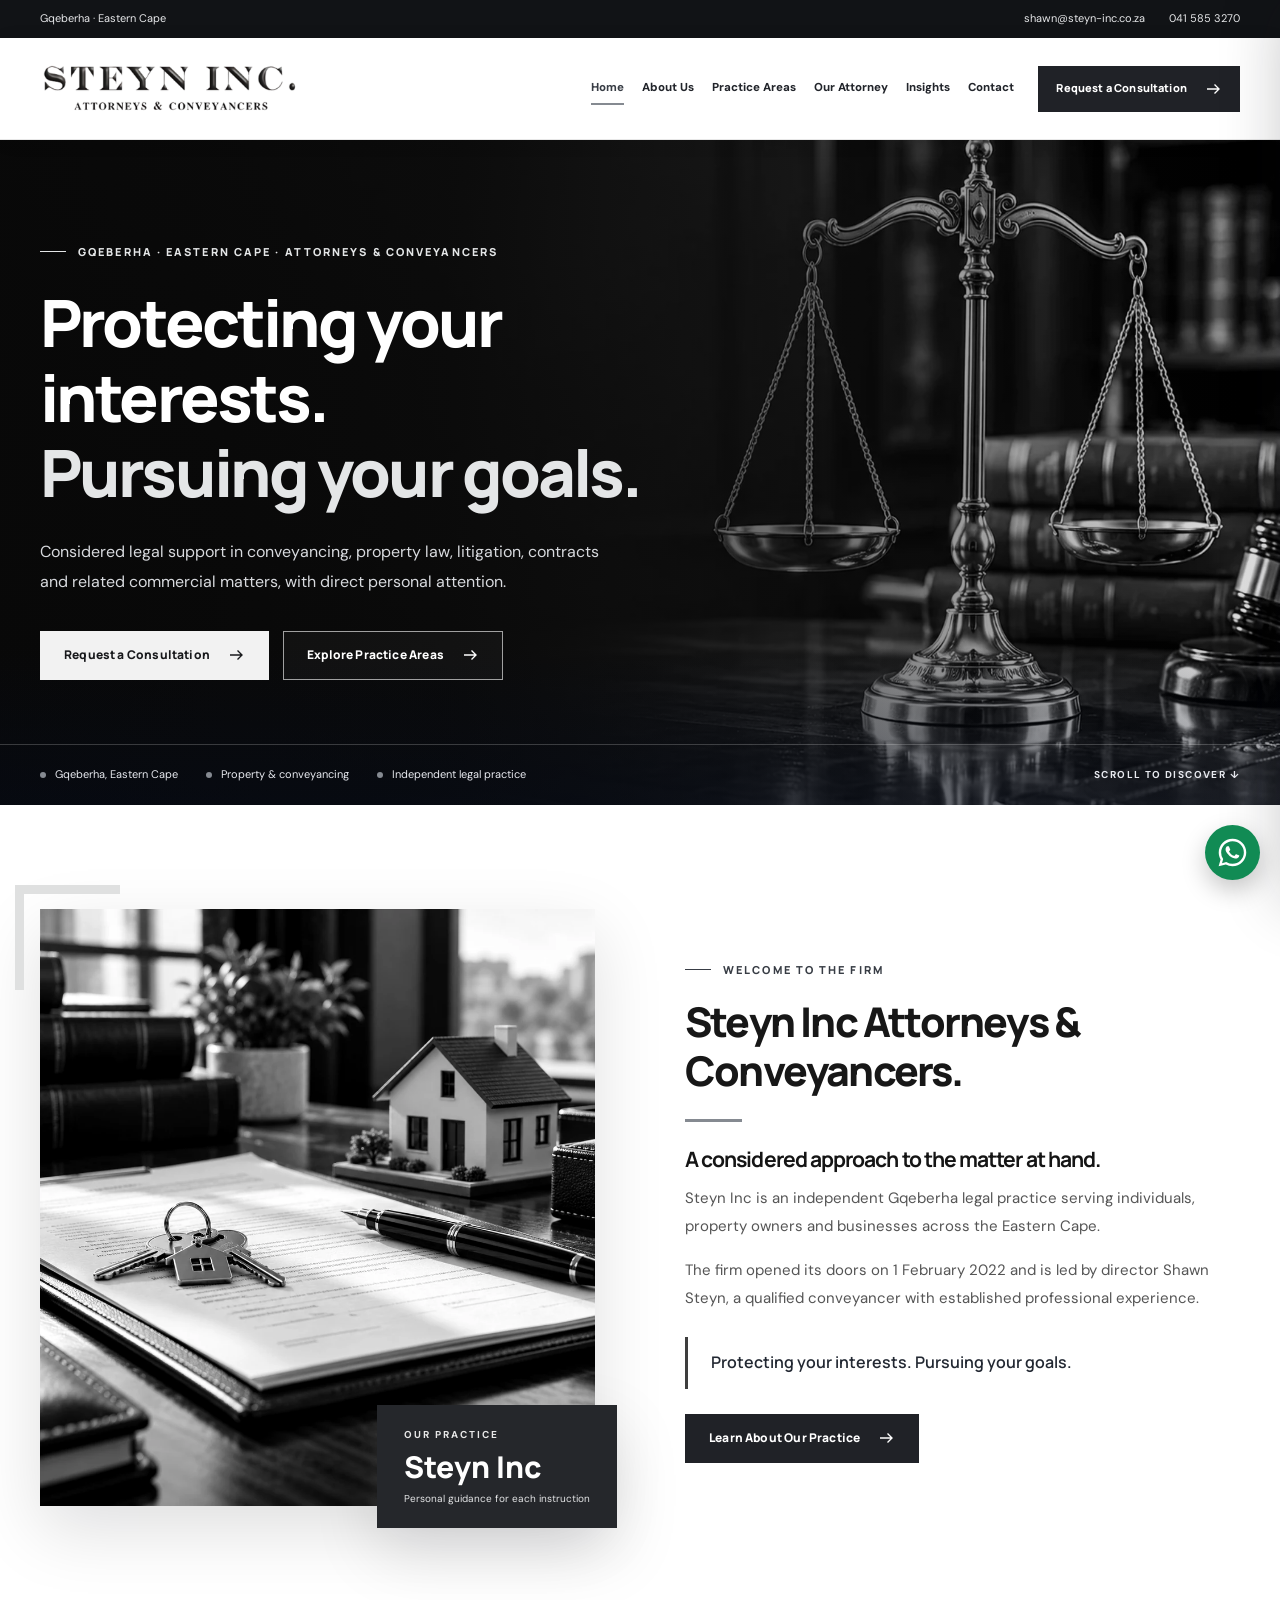
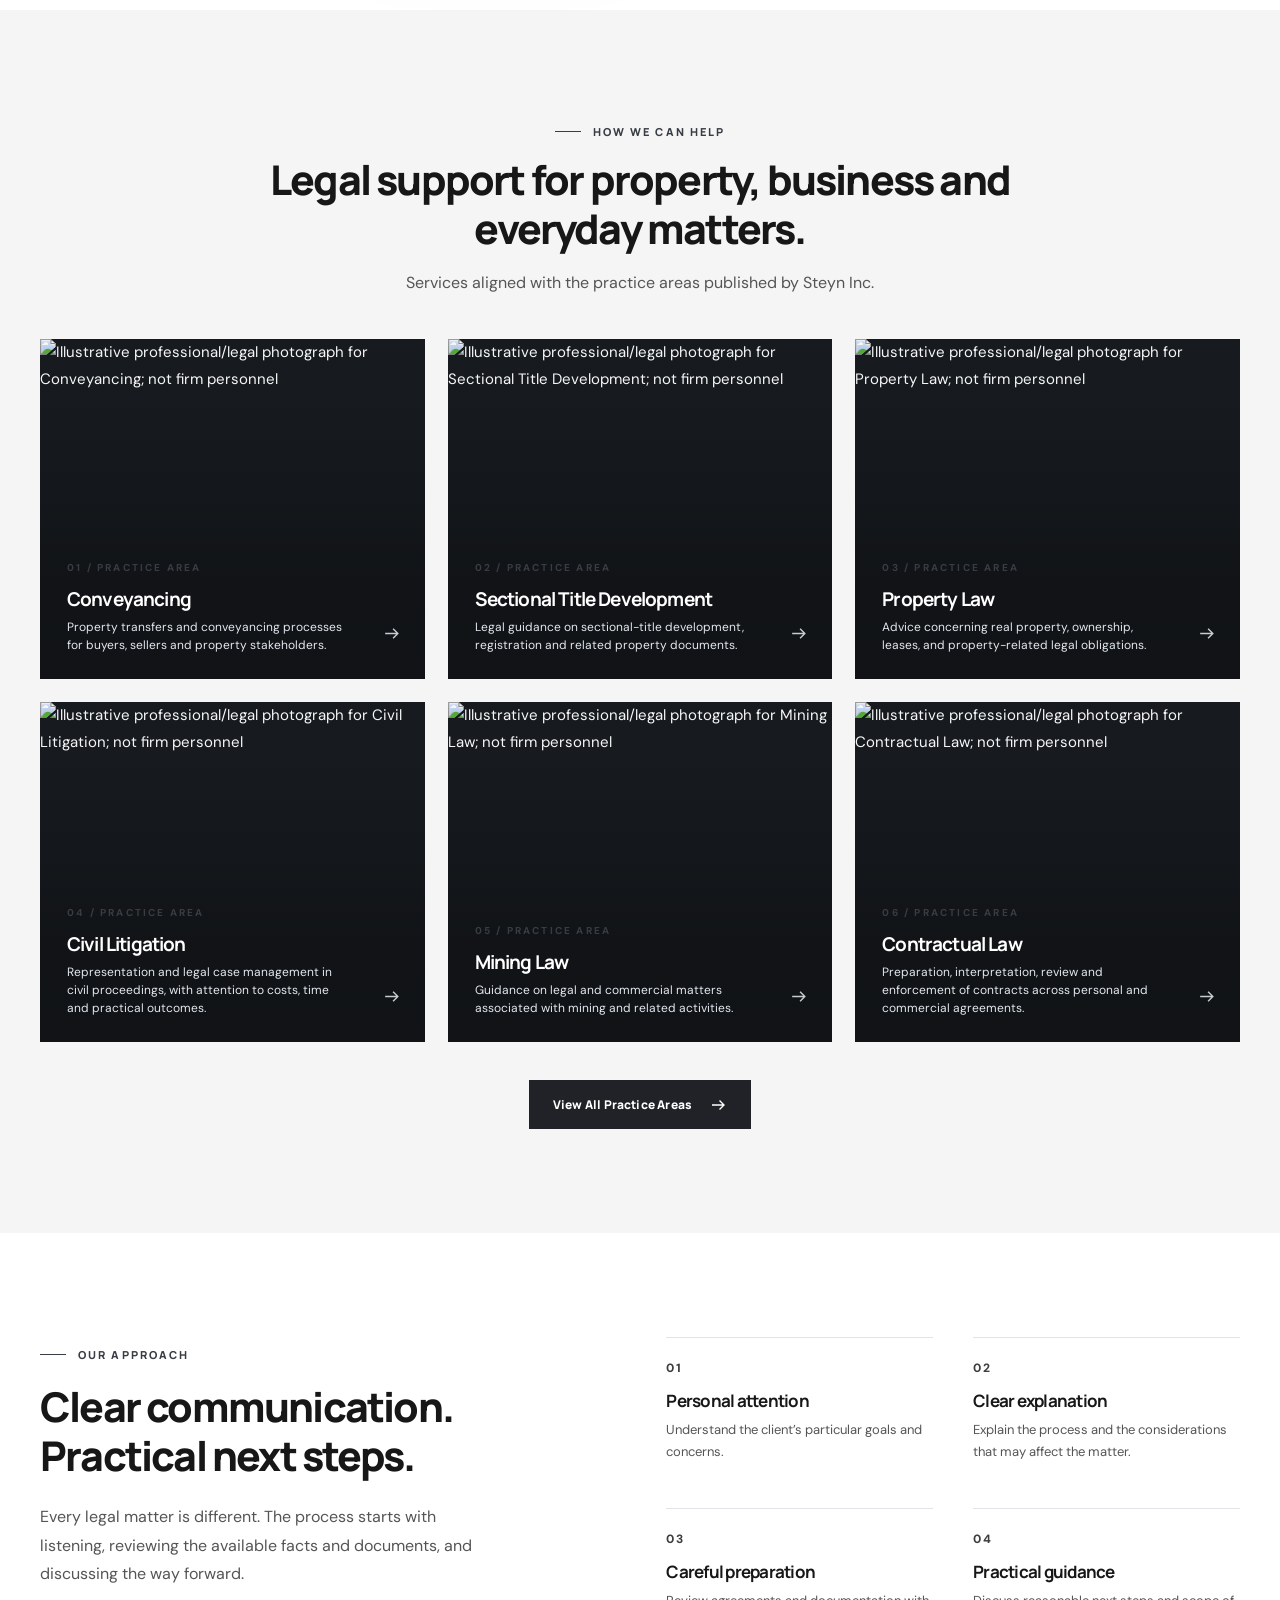
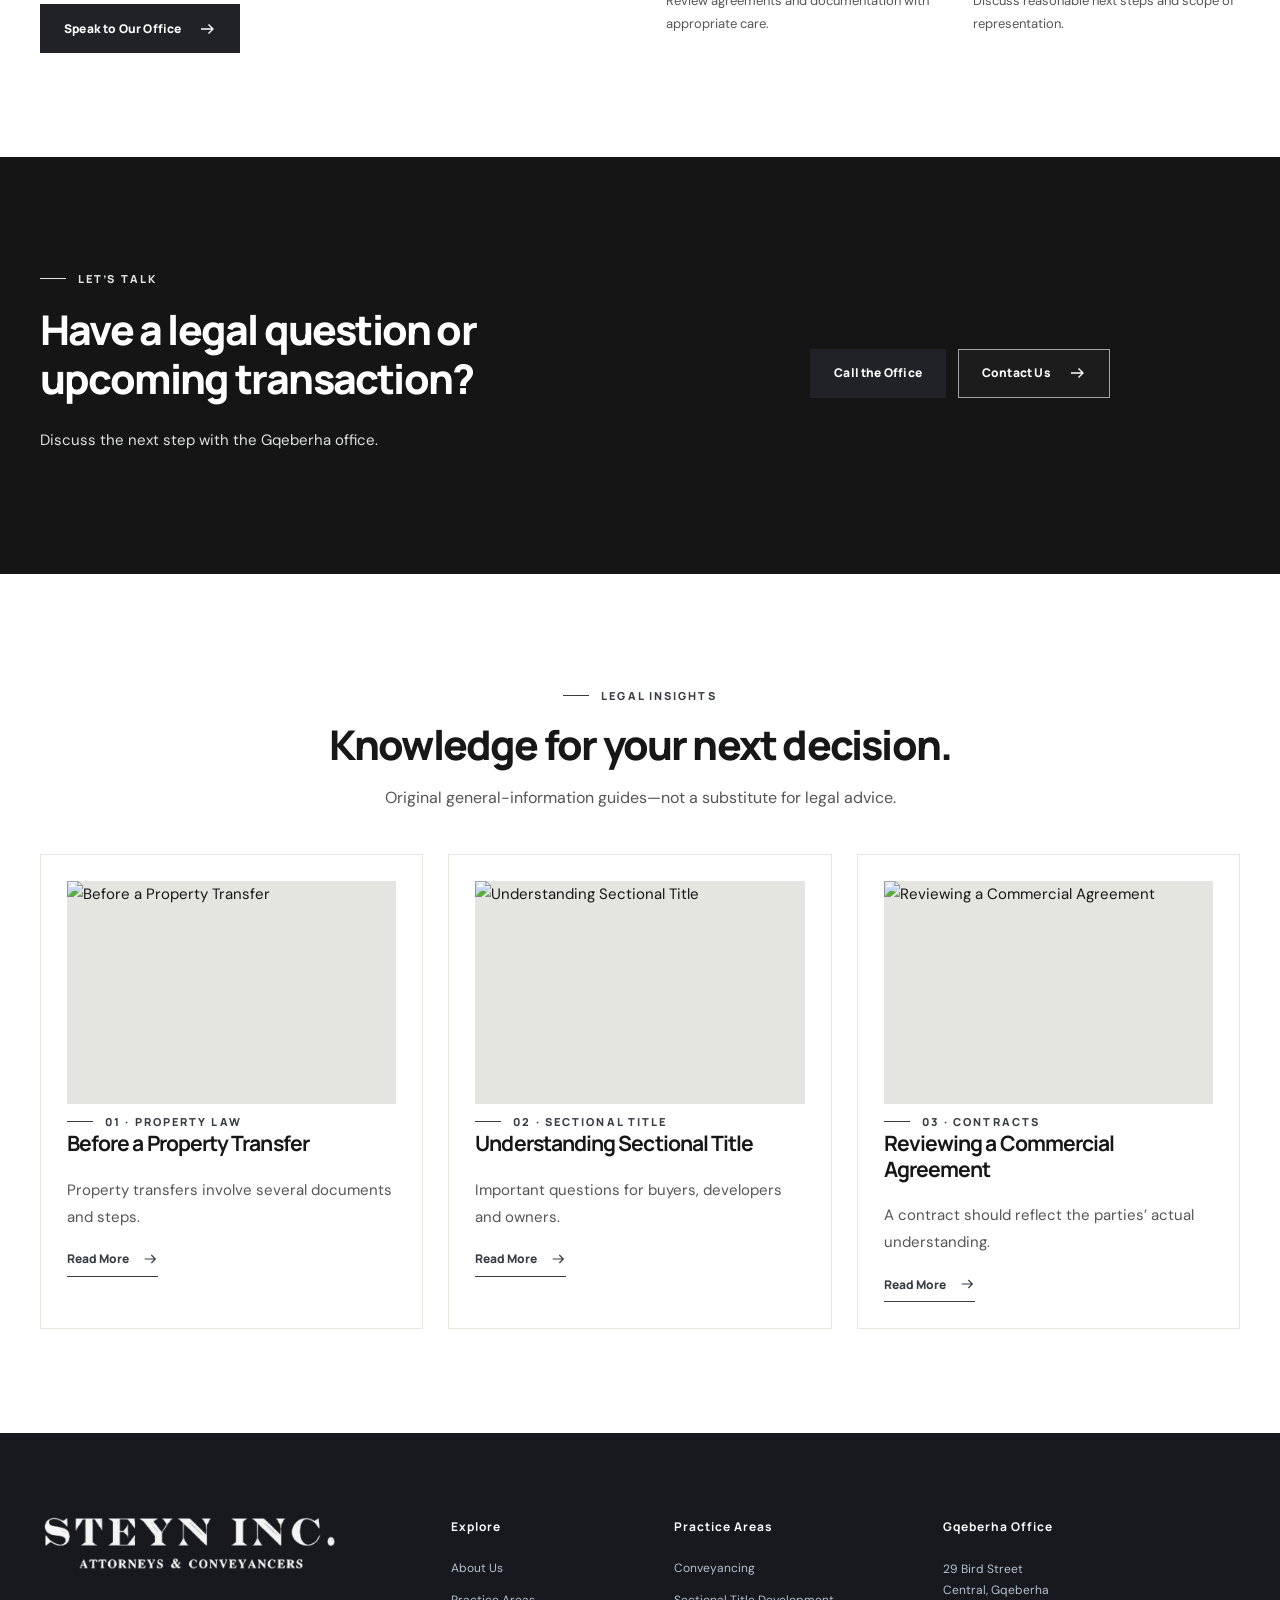
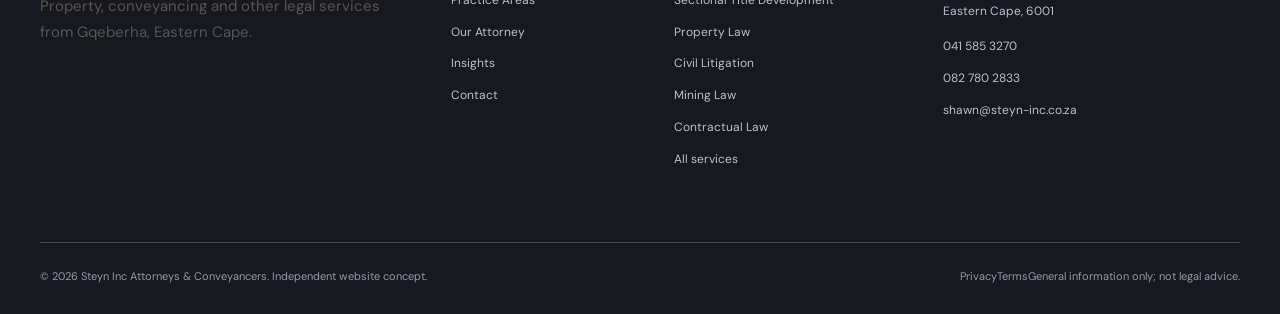
==== commit 51d44d35: "Fix homepage photograph and attorney portrait background" ====
--- a/index.html
+++ b/index.html
@@ -3,6 +3,6 @@
 <div class="topbar"><div class="container topbar-inner"><span class="topbar-address">Gqeberha · Eastern Cape</span><div class="topbar-links"><a href="mailto:shawn@steyn-inc.co.za">shawn@steyn-inc.co.za</a><a href="tel:+27415853270">041 585 3270</a></div></div></div>
 <header class="nav-shell"><div class="container nav-inner"><a aria-label="Steyn Inc Attorneys &amp; Conveyancers home" class="brand" href="/"><img alt="Steyn Inc Attorneys &amp; Conveyancers logo" height="53" src="/assets/logo-header-transparent.png" width="260"/></a><nav aria-label="Main navigation" class="nav-links"><a aria-current="page" class="nav-link active" href="/">Home</a><a class="nav-link" href="/about/">About Us</a><a class="nav-link" href="/practice-areas/">Practice Areas</a><a class="nav-link" href="/our-attorney/">Our Attorney</a><a class="nav-link" href="/insights/">Insights</a><a class="nav-link" href="/contact/">Contact</a></nav><a class="btn btn-gold nav-cta" href="/contact/">Request a Consultation <svg aria-hidden="true" fill="none" height="18" stroke="currentColor" stroke-width="1.8" viewbox="0 0 24 24" width="18" xmlns="http://www.w3.org/2000/svg"><path d="M4 12h16m-6-6 6 6-6 6"></path></svg></a><button aria-controls="mobile-panel" aria-expanded="false" aria-label="Open navigation" class="menu-open" data-mobile-open="" type="button">☰</button></div></header>
 <div class="mobile-backdrop" id="mobile-backdrop"></div><nav aria-hidden="true" aria-label="Mobile navigation" class="mobile-panel" id="mobile-panel" inert=""><div class="mobile-head"><img alt="Steyn Inc Attorneys &amp; Conveyancers logo" height="53" src="/assets/logo-header-transparent.png" width="260"/><button aria-label="Close navigation" data-mobile-close="" type="button">×</button></div><div class="mobile-links"><a href="/">Home</a><a href="/about/">About Us</a><a href="/practice-areas/">Practice Areas</a><a href="/our-attorney/">Our Attorney</a><a href="/insights/">Insights</a><a href="/contact/">Contact</a></div><a class="btn btn-gold mobile-cta" href="/contact/">Contact the Firm <svg aria-hidden="true" fill="none" height="18" stroke="currentColor" stroke-width="1.8" viewbox="0 0 24 24" width="18" xmlns="http://www.w3.org/2000/svg"><path d="M4 12h16m-6-6 6 6-6 6"></path></svg></a></nav>
-<main id="main"><section class="hero" style="--hero-image:url('/assets/legal-hero-steyn.webp')"><div class="container hero-inner"><div class="hero-copy"><span class="eyebrow eyebrow-light">GQEBERHA · EASTERN CAPE · ATTORNEYS &amp; CONVEYANCERS</span><h1>Protecting your interests.<br/><em>Pursuing your goals.</em></h1><p>Considered legal support in conveyancing, property law, litigation, contracts and related commercial matters, with direct personal attention.</p><div class="hero-actions"><a class="btn btn-gold" href="/contact/">Request a Consultation <svg aria-hidden="true" fill="none" height="18" stroke="currentColor" stroke-width="1.8" viewbox="0 0 24 24" width="18" xmlns="http://www.w3.org/2000/svg"><path d="M4 12h16m-6-6 6 6-6 6"></path></svg></a><a class="btn btn-outline" href="/practice-areas/">Explore Practice Areas <svg aria-hidden="true" fill="none" height="18" stroke="currentColor" stroke-width="1.8" viewbox="0 0 24 24" width="18" xmlns="http://www.w3.org/2000/svg"><path d="M4 12h16m-6-6 6 6-6 6"></path></svg></a></div></div></div><div class="hero-bottom"><div class="container hero-bottom-inner"><div class="hero-notes"><span>Gqeberha, Eastern Cape</span><span>Property &amp; conveyancing</span><span>Independent legal practice</span></div><span class="scroll-cue">SCROLL TO DISCOVER ↓</span></div></div></section><section class="section"><div class="container intro-grid"><div class="intro-picture"><img alt="Illustrative legal office meeting; not Steyn Inc staff" loading="lazy" src="https://images.pexels.com/photos/6077859/pexels-photo-6077859.jpeg?auto=compress&amp;cs=tinysrgb&amp;w=1200"/><div class="picture-stamp"><small>OUR PRACTICE</small><strong>Steyn Inc</strong><span>Personal guidance for each instruction</span></div></div><div class="intro-copy"><span class="eyebrow">WELCOME TO THE FIRM</span><h2>Steyn Inc Attorneys &amp; Conveyancers.</h2><div class="accent-line"></div><h3>A considered approach to the matter at hand.</h3><p>Steyn Inc is an independent Gqeberha legal practice serving individuals, property owners and businesses across the Eastern Cape.</p><p>The firm opened its doors on 1 February 2022 and is led by director Shawn Steyn, a qualified conveyancer with established professional experience.</p><blockquote>Protecting your interests. Pursuing your goals.</blockquote><a class="btn btn-gold" href="/about/">Learn About Our Practice <svg aria-hidden="true" fill="none" height="18" stroke="currentColor" stroke-width="1.8" viewbox="0 0 24 24" width="18" xmlns="http://www.w3.org/2000/svg"><path d="M4 12h16m-6-6 6 6-6 6"></path></svg></a></div></div></section><section class="section cream"><div class="container"><div class="section-heading centered"><span class="eyebrow">HOW WE CAN HELP</span><h2>Legal support for property, business and everyday matters.</h2><p>Services aligned with the practice areas published by Steyn Inc.</p></div><div class="practice-grid"><a class="practice-card" href="/practice-areas/#conveyancing"><img alt="Illustrative professional/legal photograph for Conveyancing; not firm personnel" decoding="async" height="800" loading="lazy" src="https://images.pexels.com/photos/8731032/pexels-photo-8731032.jpeg?auto=compress&amp;cs=tinysrgb&amp;w=1200" width="1200"/><div class="practice-shade"></div><div class="practice-card-text"><span class="card-number">01 / PRACTICE AREA</span><h3>Conveyancing</h3><p>Property transfers and conveyancing processes for buyers, sellers and property stakeholders.</p></div><span class="card-arrow"><svg aria-hidden="true" fill="none" height="18" stroke="currentColor" stroke-width="1.8" viewbox="0 0 24 24" width="18" xmlns="http://www.w3.org/2000/svg"><path d="M4 12h16m-6-6 6 6-6 6"></path></svg></span></a><a class="practice-card" href="/practice-areas/#sectional"><img alt="Illustrative professional/legal photograph for Sectional Title Development; not firm personnel" decoding="async" height="800" loading="lazy" src="https://images.pexels.com/photos/7841489/pexels-photo-7841489.jpeg?auto=compress&amp;cs=tinysrgb&amp;w=1200" width="1200"/><div class="practice-shade"></div><div class="practice-card-text"><span class="card-number">02 / PRACTICE AREA</span><h3>Sectional Title Development</h3><p>Legal guidance on sectional-title development, registration and related property documents.</p></div><span class="card-arrow"><svg aria-hidden="true" fill="none" height="18" stroke="currentColor" stroke-width="1.8" viewbox="0 0 24 24" width="18" xmlns="http://www.w3.org/2000/svg"><path d="M4 12h16m-6-6 6 6-6 6"></path></svg></span></a><a class="practice-card" href="/practice-areas/#property"><img alt="Illustrative professional/legal photograph for Property Law; not firm personnel" decoding="async" height="800" loading="lazy" src="https://images.pexels.com/photos/7875843/pexels-photo-7875843.jpeg?auto=compress&amp;cs=tinysrgb&amp;w=1200" width="1200"/><div class="practice-shade"></div><div class="practice-card-text"><span class="card-number">03 / PRACTICE AREA</span><h3>Property Law</h3><p>Advice concerning real property, ownership, leases, and property-related legal obligations.</p></div><span class="card-arrow"><svg aria-hidden="true" fill="none" height="18" stroke="currentColor" stroke-width="1.8" viewbox="0 0 24 24" width="18" xmlns="http://www.w3.org/2000/svg"><path d="M4 12h16m-6-6 6 6-6 6"></path></svg></span></a><a class="practice-card" href="/practice-areas/#litigation"><img alt="Illustrative professional/legal photograph for Civil Litigation; not firm personnel" decoding="async" height="800" loading="lazy" src="https://images.pexels.com/photos/8730757/pexels-photo-8730757.jpeg?auto=compress&amp;cs=tinysrgb&amp;w=1200" width="1200"/><div class="practice-shade"></div><div class="practice-card-text"><span class="card-number">04 / PRACTICE AREA</span><h3>Civil Litigation</h3><p>Representation and legal case management in civil proceedings, with attention to costs, time and practical outcomes.</p></div><span class="card-arrow"><svg aria-hidden="true" fill="none" height="18" stroke="currentColor" stroke-width="1.8" viewbox="0 0 24 24" width="18" xmlns="http://www.w3.org/2000/svg"><path d="M4 12h16m-6-6 6 6-6 6"></path></svg></span></a><a class="practice-card" href="/practice-areas/#mining"><img alt="Illustrative professional/legal photograph for Mining Law; not firm personnel" decoding="async" height="800" loading="lazy" src="https://images.pexels.com/photos/8276198/pexels-photo-8276198.jpeg?auto=compress&amp;cs=tinysrgb&amp;w=1200" width="1200"/><div class="practice-shade"></div><div class="practice-card-text"><span class="card-number">05 / PRACTICE AREA</span><h3>Mining Law</h3><p>Guidance on legal and commercial matters associated with mining and related activities.</p></div><span class="card-arrow"><svg aria-hidden="true" fill="none" height="18" stroke="currentColor" stroke-width="1.8" viewbox="0 0 24 24" width="18" xmlns="http://www.w3.org/2000/svg"><path d="M4 12h16m-6-6 6 6-6 6"></path></svg></span></a><a class="practice-card" href="/practice-areas/#contracts"><img alt="Illustrative professional/legal photograph for Contractual Law; not firm personnel" decoding="async" height="800" loading="lazy" src="https://images.pexels.com/photos/7841810/pexels-photo-7841810.jpeg?auto=compress&amp;cs=tinysrgb&amp;w=1200" width="1200"/><div class="practice-shade"></div><div class="practice-card-text"><span class="card-number">06 / PRACTICE AREA</span><h3>Contractual Law</h3><p>Preparation, interpretation, review and enforcement of contracts across personal and commercial agreements.</p></div><span class="card-arrow"><svg aria-hidden="true" fill="none" height="18" stroke="currentColor" stroke-width="1.8" viewbox="0 0 24 24" width="18" xmlns="http://www.w3.org/2000/svg"><path d="M4 12h16m-6-6 6 6-6 6"></path></svg></span></a></div><div class="section-action centered"><a class="btn btn-gold" href="/practice-areas/">View All Practice Areas <svg aria-hidden="true" fill="none" height="18" stroke="currentColor" stroke-width="1.8" viewbox="0 0 24 24" width="18" xmlns="http://www.w3.org/2000/svg"><path d="M4 12h16m-6-6 6 6-6 6"></path></svg></a></div></div></section><section class="section purpose-section"><div class="container purpose-grid"><div><span class="eyebrow">OUR APPROACH</span><h2>Clear communication. Practical next steps.</h2><p>Every legal matter is different. The process starts with listening, reviewing the available facts and documents, and discussing the way forward.</p><a class="btn btn-gold" href="/contact/">Speak to Our Office <svg aria-hidden="true" fill="none" height="18" stroke="currentColor" stroke-width="1.8" viewbox="0 0 24 24" width="18" xmlns="http://www.w3.org/2000/svg"><path d="M4 12h16m-6-6 6 6-6 6"></path></svg></a></div><div class="value-grid"><div><span>01</span><h3>Personal attention</h3><p>Understand the client’s particular goals and concerns.</p></div><div><span>02</span><h3>Clear explanation</h3><p>Explain the process and the considerations that may affect the matter.</p></div><div><span>03</span><h3>Careful preparation</h3><p>Review agreements and documentation with appropriate care.</p></div><div><span>04</span><h3>Practical guidance</h3><p>Discuss reasonable next steps and scope of representation.</p></div></div></div></section><section class="section section-navy"><div class="container two-column"><div><span class="eyebrow eyebrow-light">LET’S TALK</span><h2>Have a legal question or upcoming transaction?</h2><p style="color:#e0e2e3">Discuss the next step with the Gqeberha office.</p></div><div class="centered"><a class="btn btn-gold" href="tel:+27415853270">Call the Office</a>   <a class="btn btn-outline" href="/contact/">Contact Us <svg aria-hidden="true" fill="none" height="18" stroke="currentColor" stroke-width="1.8" viewbox="0 0 24 24" width="18" xmlns="http://www.w3.org/2000/svg"><path d="M4 12h16m-6-6 6 6-6 6"></path></svg></a></div></div></section><section class="section"><div class="container"><div class="section-heading centered"><span class="eyebrow">LEGAL INSIGHTS</span><h2>Knowledge for your next decision.</h2><p>Original general-information guides—not a substitute for legal advice.</p></div><div class="insight-grid"><article class="insight-card"><a class="insight-image" href="/insights/#property-transfer"><img alt="Before a Property Transfer" decoding="async" height="800" loading="lazy" src="https://images.pexels.com/photos/12911211/pexels-photo-12911211.jpeg?auto=compress&amp;cs=tinysrgb&amp;w=1200" width="1200"/></a><span class="eyebrow">01 · PROPERTY LAW</span><h3>Before a Property Transfer</h3><p>Property transfers involve several documents and steps.</p><a class="text-link" href="/insights/#property-transfer">Read More <svg aria-hidden="true" fill="none" height="18" stroke="currentColor" stroke-width="1.8" viewbox="0 0 24 24" width="18" xmlns="http://www.w3.org/2000/svg"><path d="M4 12h16m-6-6 6 6-6 6"></path></svg></a></article><article class="insight-card"><a class="insight-image" href="/insights/#sectional-title"><img alt="Understanding Sectional Title" decoding="async" height="800" loading="lazy" src="https://images.pexels.com/photos/4427629/pexels-photo-4427629.jpeg?auto=compress&amp;cs=tinysrgb&amp;w=1200" width="1200"/></a><span class="eyebrow">02 · SECTIONAL TITLE</span><h3>Understanding Sectional Title</h3><p>Important questions for buyers, developers and owners.</p><a class="text-link" href="/insights/#sectional-title">Read More <svg aria-hidden="true" fill="none" height="18" stroke="currentColor" stroke-width="1.8" viewbox="0 0 24 24" width="18" xmlns="http://www.w3.org/2000/svg"><path d="M4 12h16m-6-6 6 6-6 6"></path></svg></a></article><article class="insight-card"><a class="insight-image" href="/insights/#contract-review"><img alt="Reviewing a Commercial Agreement" decoding="async" height="800" loading="lazy" src="https://images.pexels.com/photos/8111817/pexels-photo-8111817.jpeg?auto=compress&amp;cs=tinysrgb&amp;w=1200" width="1200"/></a><span class="eyebrow">03 · CONTRACTS</span><h3>Reviewing a Commercial Agreement</h3><p>A contract should reflect the parties’ actual understanding.</p><a class="text-link" href="/insights/#contract-review">Read More <svg aria-hidden="true" fill="none" height="18" stroke="currentColor" stroke-width="1.8" viewbox="0 0 24 24" width="18" xmlns="http://www.w3.org/2000/svg"><path d="M4 12h16m-6-6 6 6-6 6"></path></svg></a></article></div></div></section></main>
+<main id="main"><section class="hero" style="--hero-image:url('/assets/legal-hero-steyn.webp')"><div class="container hero-inner"><div class="hero-copy"><span class="eyebrow eyebrow-light">GQEBERHA · EASTERN CAPE · ATTORNEYS &amp; CONVEYANCERS</span><h1>Protecting your interests.<br/><em>Pursuing your goals.</em></h1><p>Considered legal support in conveyancing, property law, litigation, contracts and related commercial matters, with direct personal attention.</p><div class="hero-actions"><a class="btn btn-gold" href="/contact/">Request a Consultation <svg aria-hidden="true" fill="none" height="18" stroke="currentColor" stroke-width="1.8" viewbox="0 0 24 24" width="18" xmlns="http://www.w3.org/2000/svg"><path d="M4 12h16m-6-6 6 6-6 6"></path></svg></a><a class="btn btn-outline" href="/practice-areas/">Explore Practice Areas <svg aria-hidden="true" fill="none" height="18" stroke="currentColor" stroke-width="1.8" viewbox="0 0 24 24" width="18" xmlns="http://www.w3.org/2000/svg"><path d="M4 12h16m-6-6 6 6-6 6"></path></svg></a></div></div></div><div class="hero-bottom"><div class="container hero-bottom-inner"><div class="hero-notes"><span>Gqeberha, Eastern Cape</span><span>Property &amp; conveyancing</span><span>Independent legal practice</span></div><span class="scroll-cue">SCROLL TO DISCOVER ↓</span></div></div></section><section class="section"><div class="container intro-grid"><div class="intro-picture"><img alt="Property-transfer documents, house keys and law books; illustrative image without people" loading="lazy" src="/assets/steyn-home-legal-still-life.webp"/><div class="picture-stamp"><small>OUR PRACTICE</small><strong>Steyn Inc</strong><span>Personal guidance for each instruction</span></div></div><div class="intro-copy"><span class="eyebrow">WELCOME TO THE FIRM</span><h2>Steyn Inc Attorneys &amp; Conveyancers.</h2><div class="accent-line"></div><h3>A considered approach to the matter at hand.</h3><p>Steyn Inc is an independent Gqeberha legal practice serving individuals, property owners and businesses across the Eastern Cape.</p><p>The firm opened its doors on 1 February 2022 and is led by director Shawn Steyn, a qualified conveyancer with established professional experience.</p><blockquote>Protecting your interests. Pursuing your goals.</blockquote><a class="btn btn-gold" href="/about/">Learn About Our Practice <svg aria-hidden="true" fill="none" height="18" stroke="currentColor" stroke-width="1.8" viewbox="0 0 24 24" width="18" xmlns="http://www.w3.org/2000/svg"><path d="M4 12h16m-6-6 6 6-6 6"></path></svg></a></div></div></section><section class="section cream"><div class="container"><div class="section-heading centered"><span class="eyebrow">HOW WE CAN HELP</span><h2>Legal support for property, business and everyday matters.</h2><p>Services aligned with the practice areas published by Steyn Inc.</p></div><div class="practice-grid"><a class="practice-card" href="/practice-areas/#conveyancing"><img alt="Illustrative professional/legal photograph for Conveyancing; not firm personnel" decoding="async" height="800" loading="lazy" src="https://images.pexels.com/photos/8731032/pexels-photo-8731032.jpeg?auto=compress&amp;cs=tinysrgb&amp;w=1200" width="1200"/><div class="practice-shade"></div><div class="practice-card-text"><span class="card-number">01 / PRACTICE AREA</span><h3>Conveyancing</h3><p>Property transfers and conveyancing processes for buyers, sellers and property stakeholders.</p></div><span class="card-arrow"><svg aria-hidden="true" fill="none" height="18" stroke="currentColor" stroke-width="1.8" viewbox="0 0 24 24" width="18" xmlns="http://www.w3.org/2000/svg"><path d="M4 12h16m-6-6 6 6-6 6"></path></svg></span></a><a class="practice-card" href="/practice-areas/#sectional"><img alt="Illustrative professional/legal photograph for Sectional Title Development; not firm personnel" decoding="async" height="800" loading="lazy" src="https://images.pexels.com/photos/7841489/pexels-photo-7841489.jpeg?auto=compress&amp;cs=tinysrgb&amp;w=1200" width="1200"/><div class="practice-shade"></div><div class="practice-card-text"><span class="card-number">02 / PRACTICE AREA</span><h3>Sectional Title Development</h3><p>Legal guidance on sectional-title development, registration and related property documents.</p></div><span class="card-arrow"><svg aria-hidden="true" fill="none" height="18" stroke="currentColor" stroke-width="1.8" viewbox="0 0 24 24" width="18" xmlns="http://www.w3.org/2000/svg"><path d="M4 12h16m-6-6 6 6-6 6"></path></svg></span></a><a class="practice-card" href="/practice-areas/#property"><img alt="Illustrative professional/legal photograph for Property Law; not firm personnel" decoding="async" height="800" loading="lazy" src="https://images.pexels.com/photos/7875843/pexels-photo-7875843.jpeg?auto=compress&amp;cs=tinysrgb&amp;w=1200" width="1200"/><div class="practice-shade"></div><div class="practice-card-text"><span class="card-number">03 / PRACTICE AREA</span><h3>Property Law</h3><p>Advice concerning real property, ownership, leases, and property-related legal obligations.</p></div><span class="card-arrow"><svg aria-hidden="true" fill="none" height="18" stroke="currentColor" stroke-width="1.8" viewbox="0 0 24 24" width="18" xmlns="http://www.w3.org/2000/svg"><path d="M4 12h16m-6-6 6 6-6 6"></path></svg></span></a><a class="practice-card" href="/practice-areas/#litigation"><img alt="Illustrative professional/legal photograph for Civil Litigation; not firm personnel" decoding="async" height="800" loading="lazy" src="https://images.pexels.com/photos/8730757/pexels-photo-8730757.jpeg?auto=compress&amp;cs=tinysrgb&amp;w=1200" width="1200"/><div class="practice-shade"></div><div class="practice-card-text"><span class="card-number">04 / PRACTICE AREA</span><h3>Civil Litigation</h3><p>Representation and legal case management in civil proceedings, with attention to costs, time and practical outcomes.</p></div><span class="card-arrow"><svg aria-hidden="true" fill="none" height="18" stroke="currentColor" stroke-width="1.8" viewbox="0 0 24 24" width="18" xmlns="http://www.w3.org/2000/svg"><path d="M4 12h16m-6-6 6 6-6 6"></path></svg></span></a><a class="practice-card" href="/practice-areas/#mining"><img alt="Illustrative professional/legal photograph for Mining Law; not firm personnel" decoding="async" height="800" loading="lazy" src="https://images.pexels.com/photos/8276198/pexels-photo-8276198.jpeg?auto=compress&amp;cs=tinysrgb&amp;w=1200" width="1200"/><div class="practice-shade"></div><div class="practice-card-text"><span class="card-number">05 / PRACTICE AREA</span><h3>Mining Law</h3><p>Guidance on legal and commercial matters associated with mining and related activities.</p></div><span class="card-arrow"><svg aria-hidden="true" fill="none" height="18" stroke="currentColor" stroke-width="1.8" viewbox="0 0 24 24" width="18" xmlns="http://www.w3.org/2000/svg"><path d="M4 12h16m-6-6 6 6-6 6"></path></svg></span></a><a class="practice-card" href="/practice-areas/#contracts"><img alt="Illustrative professional/legal photograph for Contractual Law; not firm personnel" decoding="async" height="800" loading="lazy" src="https://images.pexels.com/photos/7841810/pexels-photo-7841810.jpeg?auto=compress&amp;cs=tinysrgb&amp;w=1200" width="1200"/><div class="practice-shade"></div><div class="practice-card-text"><span class="card-number">06 / PRACTICE AREA</span><h3>Contractual Law</h3><p>Preparation, interpretation, review and enforcement of contracts across personal and commercial agreements.</p></div><span class="card-arrow"><svg aria-hidden="true" fill="none" height="18" stroke="currentColor" stroke-width="1.8" viewbox="0 0 24 24" width="18" xmlns="http://www.w3.org/2000/svg"><path d="M4 12h16m-6-6 6 6-6 6"></path></svg></span></a></div><div class="section-action centered"><a class="btn btn-gold" href="/practice-areas/">View All Practice Areas <svg aria-hidden="true" fill="none" height="18" stroke="currentColor" stroke-width="1.8" viewbox="0 0 24 24" width="18" xmlns="http://www.w3.org/2000/svg"><path d="M4 12h16m-6-6 6 6-6 6"></path></svg></a></div></div></section><section class="section purpose-section"><div class="container purpose-grid"><div><span class="eyebrow">OUR APPROACH</span><h2>Clear communication. Practical next steps.</h2><p>Every legal matter is different. The process starts with listening, reviewing the available facts and documents, and discussing the way forward.</p><a class="btn btn-gold" href="/contact/">Speak to Our Office <svg aria-hidden="true" fill="none" height="18" stroke="currentColor" stroke-width="1.8" viewbox="0 0 24 24" width="18" xmlns="http://www.w3.org/2000/svg"><path d="M4 12h16m-6-6 6 6-6 6"></path></svg></a></div><div class="value-grid"><div><span>01</span><h3>Personal attention</h3><p>Understand the client’s particular goals and concerns.</p></div><div><span>02</span><h3>Clear explanation</h3><p>Explain the process and the considerations that may affect the matter.</p></div><div><span>03</span><h3>Careful preparation</h3><p>Review agreements and documentation with appropriate care.</p></div><div><span>04</span><h3>Practical guidance</h3><p>Discuss reasonable next steps and scope of representation.</p></div></div></div></section><section class="section section-navy"><div class="container two-column"><div><span class="eyebrow eyebrow-light">LET’S TALK</span><h2>Have a legal question or upcoming transaction?</h2><p style="color:#e0e2e3">Discuss the next step with the Gqeberha office.</p></div><div class="centered"><a class="btn btn-gold" href="tel:+27415853270">Call the Office</a>   <a class="btn btn-outline" href="/contact/">Contact Us <svg aria-hidden="true" fill="none" height="18" stroke="currentColor" stroke-width="1.8" viewbox="0 0 24 24" width="18" xmlns="http://www.w3.org/2000/svg"><path d="M4 12h16m-6-6 6 6-6 6"></path></svg></a></div></div></section><section class="section"><div class="container"><div class="section-heading centered"><span class="eyebrow">LEGAL INSIGHTS</span><h2>Knowledge for your next decision.</h2><p>Original general-information guides—not a substitute for legal advice.</p></div><div class="insight-grid"><article class="insight-card"><a class="insight-image" href="/insights/#property-transfer"><img alt="Before a Property Transfer" decoding="async" height="800" loading="lazy" src="https://images.pexels.com/photos/12911211/pexels-photo-12911211.jpeg?auto=compress&amp;cs=tinysrgb&amp;w=1200" width="1200"/></a><span class="eyebrow">01 · PROPERTY LAW</span><h3>Before a Property Transfer</h3><p>Property transfers involve several documents and steps.</p><a class="text-link" href="/insights/#property-transfer">Read More <svg aria-hidden="true" fill="none" height="18" stroke="currentColor" stroke-width="1.8" viewbox="0 0 24 24" width="18" xmlns="http://www.w3.org/2000/svg"><path d="M4 12h16m-6-6 6 6-6 6"></path></svg></a></article><article class="insight-card"><a class="insight-image" href="/insights/#sectional-title"><img alt="Understanding Sectional Title" decoding="async" height="800" loading="lazy" src="https://images.pexels.com/photos/4427629/pexels-photo-4427629.jpeg?auto=compress&amp;cs=tinysrgb&amp;w=1200" width="1200"/></a><span class="eyebrow">02 · SECTIONAL TITLE</span><h3>Understanding Sectional Title</h3><p>Important questions for buyers, developers and owners.</p><a class="text-link" href="/insights/#sectional-title">Read More <svg aria-hidden="true" fill="none" height="18" stroke="currentColor" stroke-width="1.8" viewbox="0 0 24 24" width="18" xmlns="http://www.w3.org/2000/svg"><path d="M4 12h16m-6-6 6 6-6 6"></path></svg></a></article><article class="insight-card"><a class="insight-image" href="/insights/#contract-review"><img alt="Reviewing a Commercial Agreement" decoding="async" height="800" loading="lazy" src="https://images.pexels.com/photos/8111817/pexels-photo-8111817.jpeg?auto=compress&amp;cs=tinysrgb&amp;w=1200" width="1200"/></a><span class="eyebrow">03 · CONTRACTS</span><h3>Reviewing a Commercial Agreement</h3><p>A contract should reflect the parties’ actual understanding.</p><a class="text-link" href="/insights/#contract-review">Read More <svg aria-hidden="true" fill="none" height="18" stroke="currentColor" stroke-width="1.8" viewbox="0 0 24 24" width="18" xmlns="http://www.w3.org/2000/svg"><path d="M4 12h16m-6-6 6 6-6 6"></path></svg></a></article></div></div></section></main>
 <footer class="site-footer"><div class="container"><div class="footer-grid"><div><a class="footer-logo" href="/"><img alt="Steyn Inc Attorneys &amp; Conveyancers transparent logo" height="61" loading="lazy" src="/assets/logo-footer-transparent.png" width="300"/></a><p>Property, conveyancing and other legal services from Gqeberha, Eastern Cape.</p></div><div><h3>Explore</h3><div class="footer-links"><a href="/about/">About Us</a><a href="/practice-areas/">Practice Areas</a><a href="/our-attorney/">Our Attorney</a><a href="/insights/">Insights</a><a href="/contact/">Contact</a></div></div><div><h3>Practice Areas</h3><div class="footer-links"><a href="/practice-areas/#conveyancing">Conveyancing</a><a href="/practice-areas/#sectional">Sectional Title Development</a><a href="/practice-areas/#property">Property Law</a><a href="/practice-areas/#litigation">Civil Litigation</a><a href="/practice-areas/#mining">Mining Law</a><a href="/practice-areas/#contracts">Contractual Law</a><a href="/practice-areas/">All services</a></div></div><div class="footer-location"><h3>Gqeberha Office</h3><address>29 Bird Street<br/>Central, Gqeberha<br/>Eastern Cape, 6001</address><div class="footer-links" style="margin-top:15px"><a href="tel:+27415853270">041 585 3270</a><a href="tel:+27827802833">082 780 2833</a><a href="mailto:shawn@steyn-inc.co.za">shawn@steyn-inc.co.za</a></div></div></div><div class="footer-bottom"><span>© 2026 Steyn Inc Attorneys &amp; Conveyancers. Independent website concept.</span><span class="footer-legal"><a href="/privacy/">Privacy</a><a href="/terms/">Terms</a><span>General information only; not legal advice.</span></span></div></div></footer>
 <a aria-label="Contact Steyn Inc on WhatsApp (registration not verified)" class="floating-whatsapp" href="https://wa.me/27827802833?text=Hello%2C%20I%20would%20like%20to%20enquire%20about%20legal%20services%20from%20Steyn%20Inc." rel="noopener noreferrer" target="_blank" title="Message the listed mobile number (WhatsApp registration unverified)"><svg aria-hidden="true" viewbox="0 0 32 32" xmlns="http://www.w3.org/2000/svg"><path d="M16 .8C7.61.8.8 7.59.8 15.98c0 2.69.7 5.31 2.03 7.62L.7 31.3l7.91-2.08a15.15 15.15 0 0 0 7.37 1.88h.01c8.38 0 15.2-6.82 15.2-15.2 0-4.06-1.58-7.88-4.46-10.76A15.07 15.07 0 0 0 16 .8Zm0 27.73a12.54 12.54 0 0 1-6.39-1.75l-.46-.27-4.7 1.23 1.25-4.58-.3-.47a12.5 12.5 0 0 1-1.93-6.7C3.47 9.08 9.08 3.47 16 3.47a12.45 12.45 0 0 1 8.87 3.68 12.48 12.48 0 0 1 3.67 8.86c0 6.91-5.62 12.52-12.54 12.52Zm6.88-9.38c-.38-.19-2.23-1.1-2.58-1.23-.34-.13-.59-.19-.84.19s-.96 1.23-1.18 1.49-.44.29-.82.1a10.32 10.32 0 0 1-3.04-1.88 11.39 11.39 0 0 1-2.1-2.61c-.22-.38-.02-.58.16-.77.17-.17.38-.44.57-.66s.25-.38.38-.63.06-.47-.03-.66c-.1-.19-.85-2.04-1.16-2.8-.3-.74-.61-.64-.84-.65l-.71-.01c-.25 0-.66.1-1.01.47-.34.38-1.32 1.29-1.32 3.13s1.35 3.62 1.53 3.87a14.37 14.37 0 0 0 5.51 4.89c1.03.45 1.84.72 2.48.93 1.04.33 1.98.29 2.72.18.83-.13 2.23-.91 2.55-1.79.31-.88.31-1.64.22-1.8-.09-.16-.34-.25-.72-.44Z" fill="currentColor"></path></svg><span aria-hidden="true" class="whatsapp-tooltip">WhatsApp Us</span></a><button aria-label="Back to top" class="scroll-top" title="Back to top" type="button">↑</button></body></html>
--- a/assets/site.css
+++ b/assets/site.css
@@ -123,3 +123,9 @@
 .profile-photo img{object-fit:contain!important;object-position:center center!important;max-width:100%;height:auto;background:#f1f1f1}
 .intro-picture>img{object-position:center center}
 .footer-logo img{object-fit:contain}
+
+/* Steyn Inc V3 — requested picture corrections only.
+   The circle already exists in the source PNG: never paint a rectangular backing. */
+.profile-photo{background:transparent!important;box-shadow:none!important;display:flex;align-items:center;justify-content:center;overflow:visible!important}
+.profile-photo>img{display:block!important;width:min(100%,390px)!important;height:auto!important;aspect-ratio:1/1!important;object-fit:contain!important;object-position:center center!important;background:transparent!important;box-shadow:none!important;border:0!important;border-radius:0!important;filter:none!important}
+.intro-picture>img[src$="steyn-home-legal-still-life.webp"]{object-fit:cover;object-position:center center}
